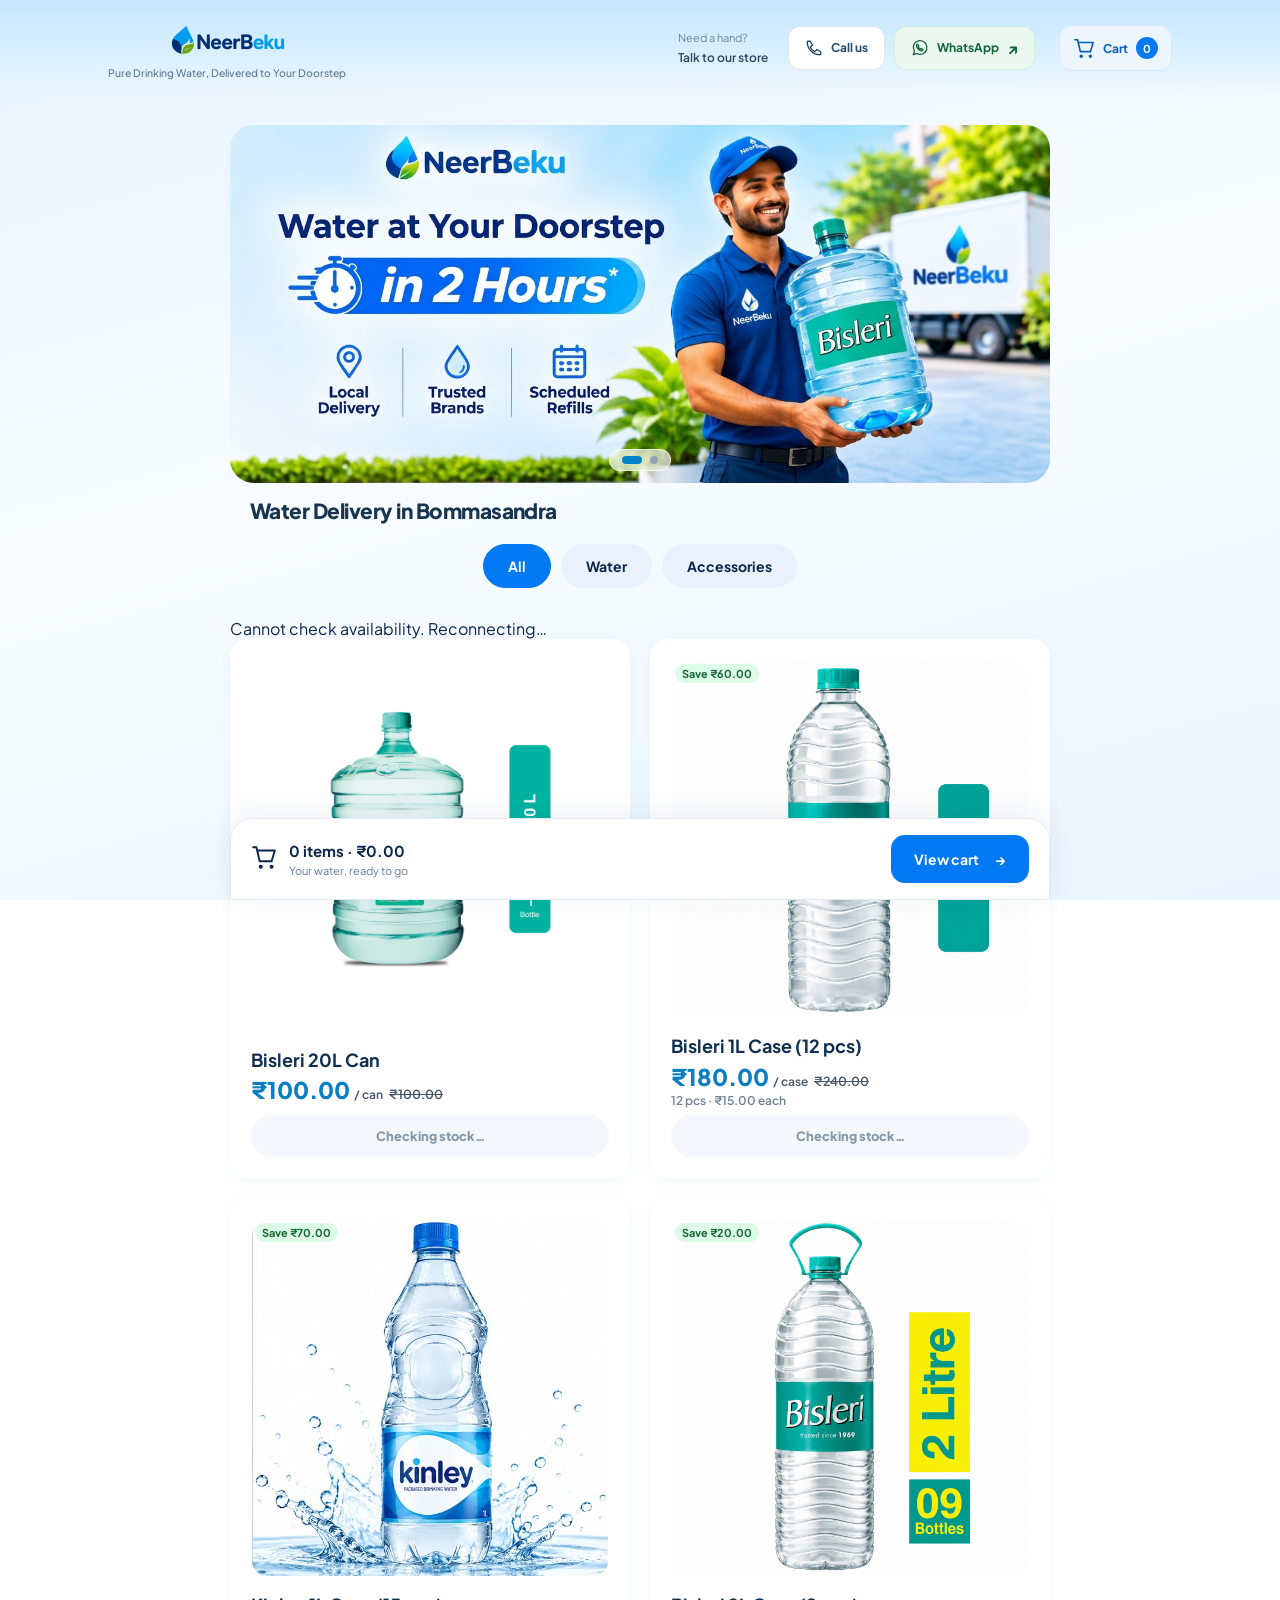
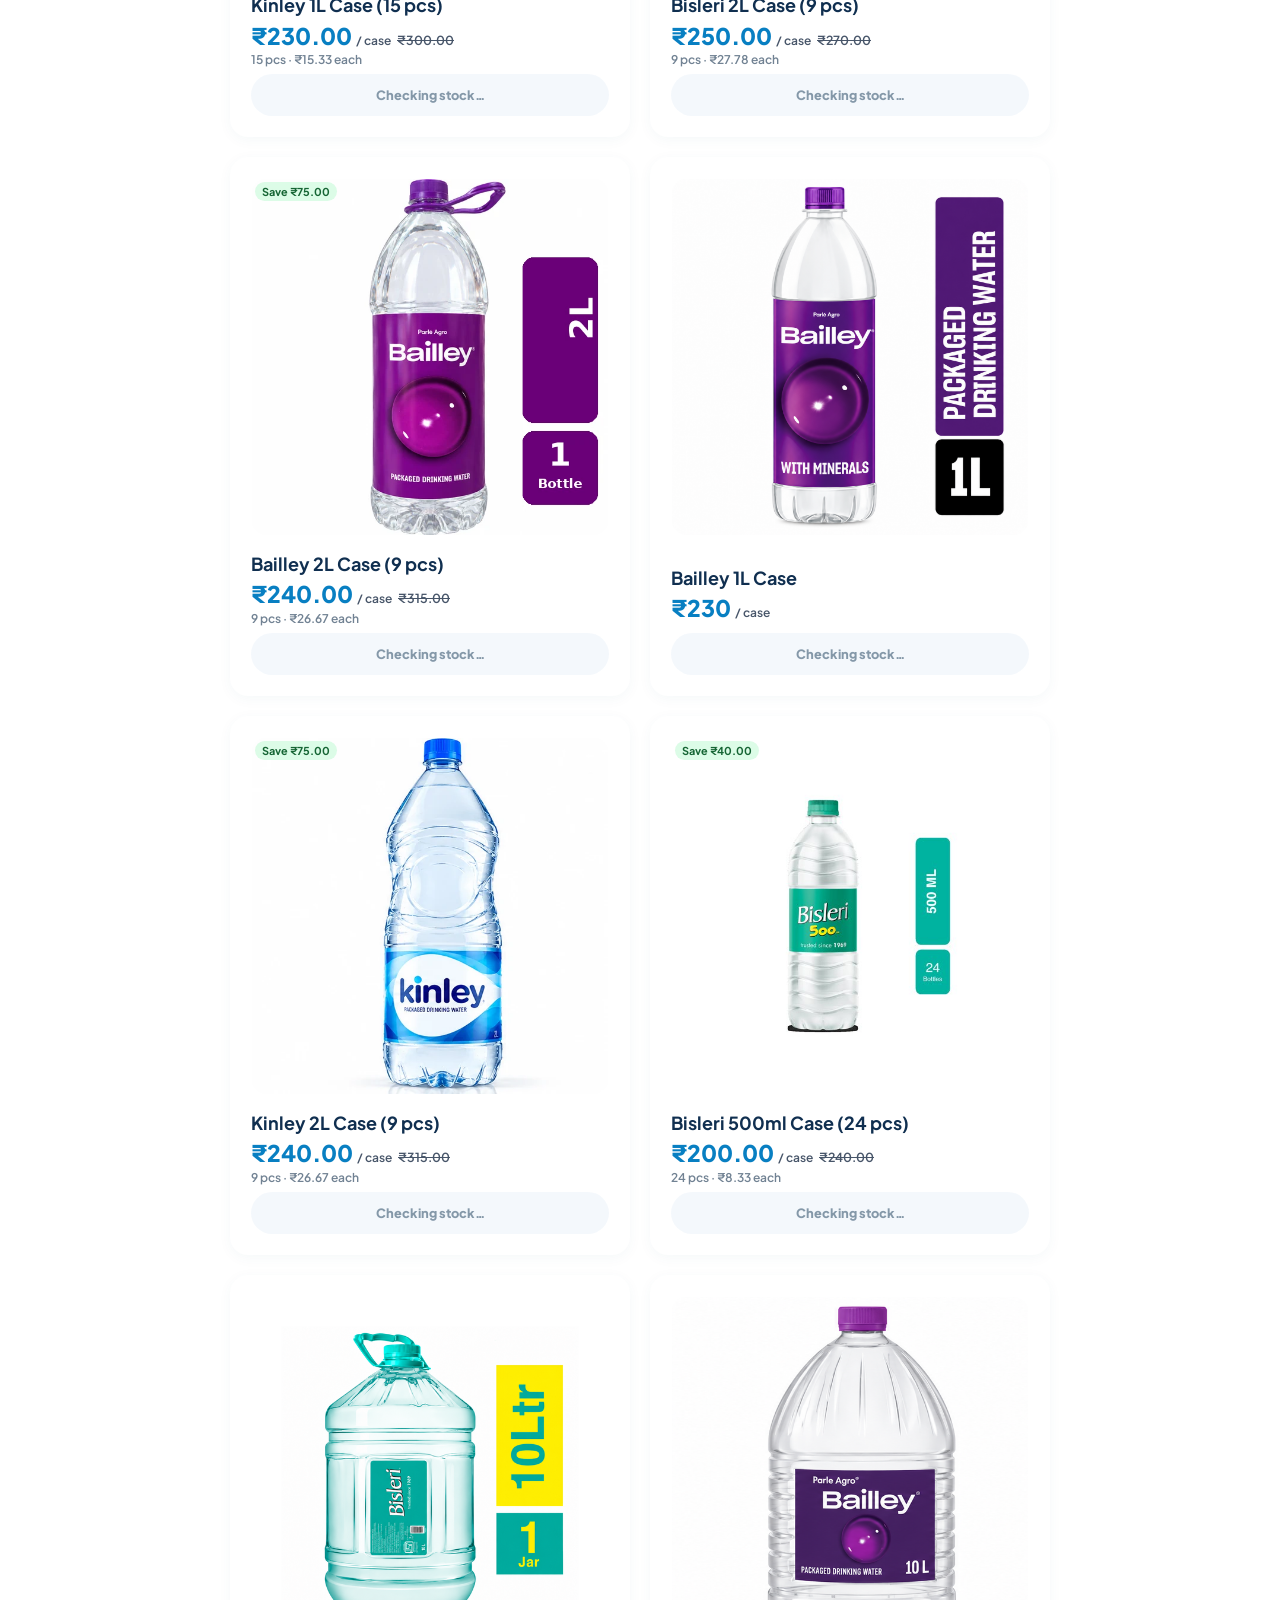
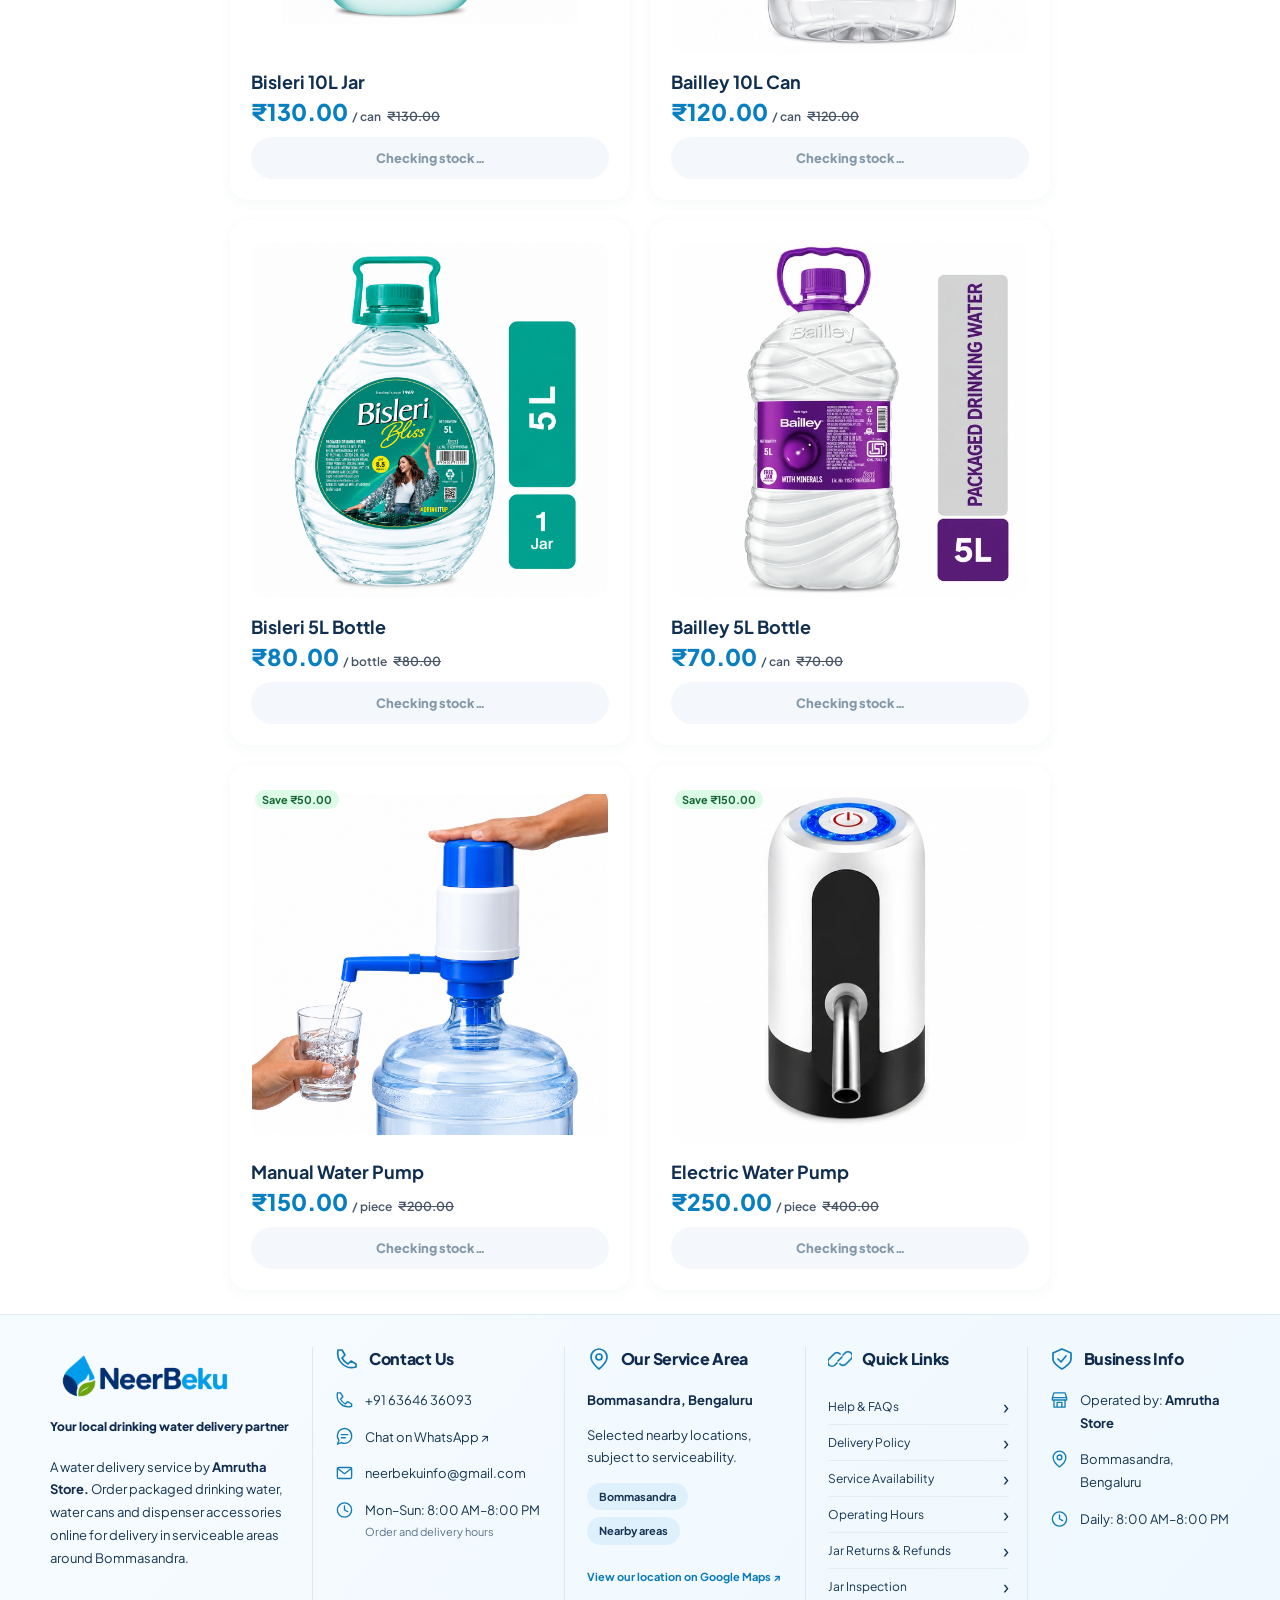
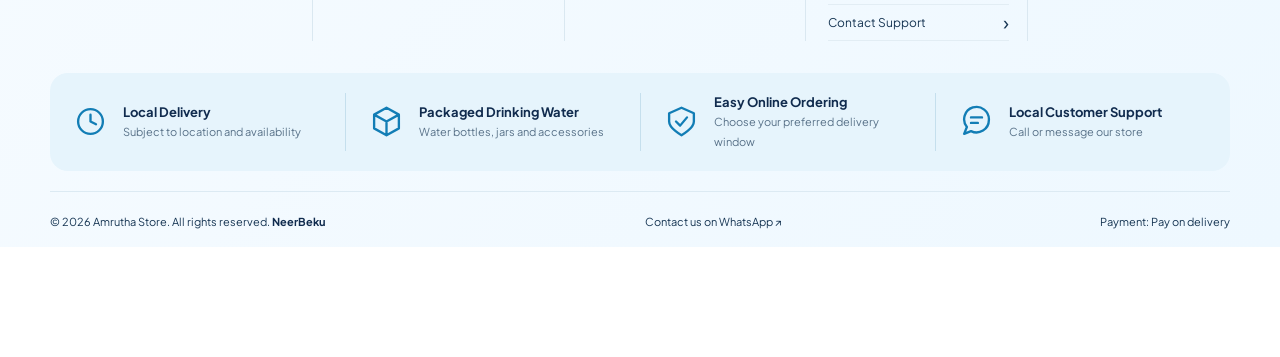
==== index.html @ f7875ce6 "Move homepage help content into dedicated FAQ page" ====
<!DOCTYPE html>
<html lang="en">
<head>
  <meta charset="UTF-8">
  <meta name="viewport" content="width=device-width, initial-scale=1.0">
  <title>NeerBeku | Water Bottle &amp; 20L Can Delivery in Bommasandra, Bengaluru</title>
  <meta name="description" content="Order Bisleri, Kinley, Bailley and other packaged drinking water from NeerBeku. Shop 20L water cans and bottled water cases with doorstep delivery in Bommasandra, Bengaluru.">
  <meta name="robots" content="index, follow, max-image-preview:large">
  <link rel="canonical" href="https://neerbeku.com/">
  <meta property="og:type" content="website">
  <meta property="og:site_name" content="NeerBeku">
  <meta property="og:title" content="NeerBeku | Water Delivery in Bommasandra">
  <meta property="og:description" content="Order packaged drinking water, 20L cans and bottled water cases with NeerBeku.">
  <meta property="og:url" content="https://neerbeku.com/">
  <meta property="og:image" content="https://neerbeku.com/images/banner-1.jpg">
  <meta name="twitter:card" content="summary_large_image">
  <meta name="twitter:title" content="NeerBeku | Water Delivery in Bommasandra">
  <meta name="twitter:description" content="Order water cans and bottled water cases online with NeerBeku.">
  <script type="application/ld+json">
  {
    "@context": "https://schema.org",
    "@type": "LocalBusiness",
    "@id": "https://neerbeku.com/#business",
    "name": "NeerBeku",
    "url": "https://neerbeku.com/",
    "description": "Packaged drinking water, 20L water cans and bottled water delivery in Bommasandra, Bengaluru.",
    "telephone": "+916364636093",
    "email": "neerbekuinfo@gmail.com",
    "address": {"@type": "PostalAddress", "addressLocality": "Bommasandra", "addressRegion": "Karnataka", "addressCountry": "IN"},
    "geo": {"@type": "GeoCoordinates", "latitude": 12.815047, "longitude": 77.691037},
    "hasMap": "https://www.google.com/maps?q=12.815047,77.691037",
    "openingHoursSpecification": {
      "@type": "OpeningHoursSpecification",
      "dayOfWeek": ["Monday", "Tuesday", "Wednesday", "Thursday", "Friday", "Saturday", "Sunday"],
      "opens": "08:00",
      "closes": "20:00"
    },
    "areaServed": {"@type": "Place", "name": "Bommasandra, Bengaluru"}
  }
  </script>

  <!-- Generic Favicon for Browsers -->
  <link rel="icon" type="image/png" sizes="32x32" href="images/favicon.png">
  <!-- Specific size recommended for Google Search crawlers -->
  <link rel="icon" type="image/png" sizes="192x192" href="images/favicon.png">
  <link rel="apple-touch-icon" sizes="180x180" href="images/favicon.png">
  <link rel="preconnect" href="https://fonts.googleapis.com">
  <link rel="preconnect" href="https://fonts.gstatic.com" crossorigin>
  <link href="https://fonts.googleapis.com/css2?family=Plus+Jakarta+Sans:wght@400;500;600;700;800&display=swap" rel="stylesheet">
  <link rel="stylesheet" href="styles.css">
  <link rel="stylesheet" href="cart-design.css">
<link rel="stylesheet" href="footer.css">
</head>
<body class="shop-page">

  <header class="store-header">
    <div class="store-header-inner">
      <a href="index.html" class="store-brand" aria-label="NeerBeku home">
        <img src="images/logo.png" alt="NeerBeku" class="store-logo">
        <span class="store-tagline">Pure Drinking Water, Delivered to Your Doorstep</span>
      </a>
      <div class="store-help">
        <span class="store-help-copy">Need a hand?<strong>Talk to our store</strong></span>
        <nav class="store-contact" aria-label="Contact the store">
          <a href="tel:+916364636093" class="store-contact-link store-call">
            <svg viewBox="0 0 24 24" fill="none" stroke="currentColor" stroke-width="1.8" stroke-linecap="round" stroke-linejoin="round" aria-hidden="true"><path d="m7 3 3 5-3 3a16 16 0 0 0 6 6l3-3 5 3v3a1 1 0 0 1-1 1C10.6 21 3 13.4 3 4a1 1 0 0 1 1-1Z"/></svg>
            <span>Call us</span>
          </a>
          <a href="https://wa.me/916364636093" target="_blank" rel="noopener noreferrer" class="store-contact-link store-whatsapp">
            <svg viewBox="0 0 24 24" fill="none" stroke="currentColor" stroke-width="1.7" stroke-linecap="round" stroke-linejoin="round" aria-hidden="true"><path d="M21 11.5a9 9 0 0 1-13.3 7.9L3 21l1.6-4.7A9 9 0 1 1 21 11.5Z"/><path d="m9 7 1.5 2.5-1 1a8 8 0 0 0 3 3l1-1L16 14c-.5 2-2.5 2-4.5 1S8 12 7.5 10 8 7 9 7Z"/></svg>
            <span>WhatsApp</span><span class="store-external" aria-hidden="true">↗</span>
          </a>
        </nav>
      </div>
      <a class="store-cart" href="cart.html" aria-label="View your cart">
        <svg viewBox="0 0 24 24" fill="none" stroke="currentColor" stroke-width="1.8" stroke-linecap="round" stroke-linejoin="round" aria-hidden="true"><path d="M2 3h3l3 13h11l3-10H6"/><circle cx="9" cy="21" r="1"/><circle cx="19" cy="21" r="1"/></svg>
        <span class="store-cart-label">Cart</span><span class="store-cart-count" data-cart-count>0</span>
      </a>
    </div>
  </header>


  <div class="container" id="order-screen">
    
    <!-- Quick Reorder Banner -->
    <div id="reorder-banner" class="reorder-banner hidden" hidden>
      <div class="reorder-info">
        <div class="reorder-title">
          <span>🔄</span> Welcome back, <span id="reorder-user-name">Customer</span>!
        </div>
        <div class="reorder-details" id="reorder-summary">
          Repeat your previous order with one click.
        </div>
      </div>
      <button type="button" class="reorder-btn" onclick="executeQuickReorder()">⚡ One-Click Reorder</button>
    </div>

    <!-- Top revolving banner carousel -->
    <div class="hero-carousel-wrapper" id="heroCarousel" data-images='["images/banner-1.jpg","images/banner-2.png"]'>
      <div class="hero-carousel-track"></div>
      <button type="button" class="hero-carousel-arrow prev" aria-label="Previous banner slide" onclick="changeHeroSlide(-1)">‹</button>
      <button type="button" class="hero-carousel-arrow next" aria-label="Next banner slide" onclick="changeHeroSlide(1)">›</button>
      <div class="hero-carousel-dots"></div>
    </div>

    <section class="seo-intro" aria-labelledby="seo-main-heading">
      <h1 id="seo-main-heading">Water Delivery in Bommasandra</h1>
    </section>

    <div id="catalogue">


      <!-- Category Filter Tabs -->
      <div class="category-filter-wrapper">
        <div class="category-tabs">
          <button type="button" class="category-tab active" aria-pressed="true" onclick="filterCategory('all', this)">
            All
          </button>
          <button type="button" class="category-tab" aria-pressed="false" onclick="filterCategory('water', this)">
            Water
          </button>
          <button type="button" class="category-tab" aria-pressed="false" onclick="filterCategory('accessories', this)">
            Accessories
          </button>
        </div>
      </div>

      <div class="water-grid">

        <!-- ================= BISLERI PRODUCTS ================= -->
        <!-- 1. Bisleri 20L Can -->
        
        <div class="water-card" data-category="water" data-name="Bisleri 20L Can" data-price="100" data-mrp="100">
          <div class="product-clickable-area" onclick="openProductModal(this)">
            <div class="product-image-carousel" data-images='["images/bisleri-20l-1.png","images/bisleri-20l-2.png"]'>
              <div class="product-image-track"></div>
              <button type="button" class="product-carousel-arrow prev" aria-label="Previous image" onclick="event.stopPropagation(); changeProductImage(this, -1)">‹</button>
              <button type="button" class="product-carousel-arrow next" aria-label="Next image" onclick="event.stopPropagation(); changeProductImage(this, 1)">›</button>
              <div class="product-carousel-dots"></div>
              <div class="product-image-count"></div>
            </div>

            <span class="badge-type">BISLERI • WATER CAN</span>
            <div class="water-title">Bisleri 20L Can</div>
            <div class="water-desc">Pure drinking water in a convenient 20-litre can, ideal for homes, offices and everyday hydration.</div>
          </div>

          <div class="water-price-block"><div class="water-price-top"><span class="water-mrp">₹100.00</span><span class="water-savings" hidden></span></div><div class="water-price">₹100.00 <span style="font-size:.75rem;color:var(--text-muted);font-weight:600;">/ can</span></div></div>

          <div class="card-bottom">
            <button type="button" class="card-qty-btn" aria-label="Decrease quantity" onclick="changeCardQty(this, -1)">−</button>
            <button type="button" class="add-cart-btn" onclick="addToCart(this)">
              <span class="card-add-label">Add</span>
              <span class="card-qty-value" aria-live="polite">1</span>
            </button>
            <button type="button" class="card-qty-btn" aria-label="Increase quantity" onclick="changeCardQty(this, 1)">+</button>
          </div>
        </div>

        <div class="water-card" data-category="water" data-name="Bisleri 1L Case" data-price="180" data-mrp="240" data-case-qty="12">
          <div class="product-clickable-area" onclick="openProductModal(this)">
            <div class="product-image-carousel" data-images='["images/bisleri-1l-1.png","images/bisleri-1l-2.png"]'>
              <div class="product-image-track"></div>
              <button type="button" class="product-carousel-arrow prev" aria-label="Previous image" onclick="event.stopPropagation(); changeProductImage(this, -1)">‹</button>
              <button type="button" class="product-carousel-arrow next" aria-label="Next image" onclick="event.stopPropagation(); changeProductImage(this, 1)">›</button>
              <div class="product-carousel-dots"></div>
              <div class="product-image-count"></div>
            </div>

            <span class="badge-type">BISLERI • WATER CASE</span>
            <div class="water-title">Bisleri 1L Case (12 pcs)</div>
            <div class="water-desc">A convenient pack of 12 one-litre bottles, suitable for offices, families, events and everyday use.</div>
          </div>

          <div class="water-price-block"><div class="water-price-top"><span class="water-mrp">₹240.00</span><span class="water-savings">Save ₹60.00</span></div><div class="water-price">₹180.00 <span style="font-size:.75rem;color:var(--text-muted);font-weight:600;">/ case</span></div><span class="water-case-meta">12 pcs · ₹15.00 each</span></div>

          <div class="card-bottom">
            <button type="button" class="card-qty-btn" aria-label="Decrease quantity" onclick="changeCardQty(this, -1)">−</button>
            <button type="button" class="add-cart-btn" onclick="addToCart(this)">
              <span class="card-add-label">Add</span>
              <span class="card-qty-value" aria-live="polite">1</span>
            </button>
            <button type="button" class="card-qty-btn" aria-label="Increase quantity" onclick="changeCardQty(this, 1)">+</button>
          </div>
        </div>

        <div class="water-card" data-category="water" data-name="Kinley 1L Case" data-price="230" data-mrp="300" data-case-qty="15">
          <div class="product-clickable-area" onclick="openProductModal(this)">
            <div class="product-image-carousel" data-images='["images/kinley-1l-1.png","images/kinley-1l-2.png"]'>
              <div class="product-image-track"></div>
              <button type="button" class="product-carousel-arrow prev" aria-label="Previous image" onclick="event.stopPropagation(); changeProductImage(this, -1)">‹</button>
              <button type="button" class="product-carousel-arrow next" aria-label="Next image" onclick="event.stopPropagation(); changeProductImage(this, 1)">›</button>
              <div class="product-carousel-dots"></div>
              <div class="product-image-count"></div>
            </div>

            <span class="badge-type">KINLEY • WATER CASE</span>
            <div class="water-title">Kinley 1L Case (15 pcs)</div>
            <div class="water-desc">A convenient pack of 15 one-litre bottles, suitable for offices, events and everyday hydration.</div>
          </div>

          <div class="water-price-block"><div class="water-price-top"><span class="water-mrp">₹300.00</span><span class="water-savings">Save ₹70.00</span></div><div class="water-price">₹230.00 <span style="font-size:.75rem;color:var(--text-muted);font-weight:600;">/ case</span></div><span class="water-case-meta">15 pcs · ₹15.33 each</span></div>

          <div class="card-bottom">
            <button type="button" class="card-qty-btn" aria-label="Decrease quantity" onclick="changeCardQty(this, -1)">−</button>
            <button type="button" class="add-cart-btn" onclick="addToCart(this)">
              <span class="card-add-label">Add</span>
              <span class="card-qty-value" aria-live="polite">1</span>
            </button>
            <button type="button" class="card-qty-btn" aria-label="Increase quantity" onclick="changeCardQty(this, 1)">+</button>
          </div>
        </div>

        <div class="water-card" data-category="water" data-name="Bisleri 2L Case" data-price="250" data-mrp="270" data-case-qty="9">
          <div class="product-clickable-area" onclick="openProductModal(this)">
            <div class="product-image-carousel" data-images='["images/bisleri-2l-1.png","images/bisleri-2l-2.png"]'>
              <div class="product-image-track"></div>
              <button type="button" class="product-carousel-arrow prev" aria-label="Previous image" onclick="event.stopPropagation(); changeProductImage(this, -1)">‹</button>
              <button type="button" class="product-carousel-arrow next" aria-label="Next image" onclick="event.stopPropagation(); changeProductImage(this, 1)">›</button>
              <div class="product-carousel-dots"></div>
              <div class="product-image-count"></div>
            </div>

            <span class="badge-type">BISLERI • WATER CASE</span>
            <div class="water-title">Bisleri 2L Case (9 pcs)</div>
            <div class="water-desc">Get 9 bottles of 2-litre packaged drinking water. Ideal for families, gatherings and bulk consumption.</div>
          </div>

          <div class="water-price-block"><div class="water-price-top"><span class="water-mrp">₹270.00</span><span class="water-savings">Save ₹20.00</span></div><div class="water-price">₹250.00 <span style="font-size:.75rem;color:var(--text-muted);font-weight:600;">/ case</span></div><span class="water-case-meta">9 pcs · ₹27.78 each</span></div>

          <div class="card-bottom">
            <button type="button" class="card-qty-btn" aria-label="Decrease quantity" onclick="changeCardQty(this, -1)">−</button>
            <button type="button" class="add-cart-btn" onclick="addToCart(this)">
              <span class="card-add-label">Add</span>
              <span class="card-qty-value" aria-live="polite">1</span>
            </button>
            <button type="button" class="card-qty-btn" aria-label="Increase quantity" onclick="changeCardQty(this, 1)">+</button>
          </div>
        </div>

        <div class="water-card" data-category="water" data-name="Bailey 2L Case" data-price="240" data-mrp="315" data-case-qty="9">
          <div class="product-clickable-area" onclick="openProductModal(this)">
            <div class="product-image-carousel" data-images='["images/bailley-2l-1.png","images/bailley-2l-2.png"]'>
              <div class="product-image-track"></div>
              <button type="button" class="product-carousel-arrow prev" aria-label="Previous image" onclick="event.stopPropagation(); changeProductImage(this, -1)">‹</button>
              <button type="button" class="product-carousel-arrow next" aria-label="Next image" onclick="event.stopPropagation(); changeProductImage(this, 1)">›</button>
              <div class="product-carousel-dots"></div>
              <div class="product-image-count"></div>
            </div>

            <span class="badge-type">Bailley • WATER CASE</span>
            <div class="water-title">Bailley 2L Case (9 pcs)</div>
            <div class="water-desc">Get 9 bottles of 2-litre packaged drinking water, ideal for families, offices and group requirements.</div>
          </div>

          <div class="water-price-block"><div class="water-price-top"><span class="water-mrp">₹315.00</span><span class="water-savings">Save ₹75.00</span></div><div class="water-price">₹240.00 <span style="font-size:.75rem;color:var(--text-muted);font-weight:600;">/ case</span></div><span class="water-case-meta">9 pcs · ₹26.67 each</span></div>

          <div class="card-bottom">
            <button type="button" class="card-qty-btn" aria-label="Decrease quantity" onclick="changeCardQty(this, -1)">−</button>
            <button type="button" class="add-cart-btn" onclick="addToCart(this)">
              <span class="card-add-label">Add</span>
              <span class="card-qty-value" aria-live="polite">1</span>
            </button>
            <button type="button" class="card-qty-btn" aria-label="Increase quantity" onclick="changeCardQty(this, 1)">+</button>
          </div>
        </div>

        <div class="water-card" data-category="water" data-name="Bailey 1L Case" data-price="230">
          <div class="product-clickable-area" onclick="openProductModal(this)">
            <div class="product-image-carousel" data-images='["images/bailley-1l-1.png","images/bailley-1l-2.png"]'>
              <div class="product-image-track"></div>
              <button type="button" class="product-carousel-arrow prev" aria-label="Previous image" onclick="event.stopPropagation(); changeProductImage(this, -1)">‹</button>
              <button type="button" class="product-carousel-arrow next" aria-label="Next image" onclick="event.stopPropagation(); changeProductImage(this, 1)">›</button>
              <div class="product-carousel-dots"></div>
              <div class="product-image-count"></div>
            </div>

            <span class="badge-type">Bailley • WATER CASE</span>
            <div class="water-title">Bailley 1L Case</div>
            <div class="water-desc">A convenient case of one-litre Bailley packaged drinking water bottles, suitable for families, offices and everyday hydration.</div>
          </div>

          <div class="water-price-block"><div class="water-price-top" hidden><span class="water-mrp"></span><span class="water-savings"></span></div><div class="water-price">₹230 <span style="font-size:.75rem;color:var(--text-muted);font-weight:600;">/ case</span></div></div>

          <div class="card-bottom">
            <button type="button" class="card-qty-btn" aria-label="Decrease quantity" onclick="changeCardQty(this, -1)">−</button>
            <button type="button" class="add-cart-btn" onclick="addToCart(this)">
              <span class="card-add-label">Add</span>
              <span class="card-qty-value" aria-live="polite">1</span>
            </button>
            <button type="button" class="card-qty-btn" aria-label="Increase quantity" onclick="changeCardQty(this, 1)">+</button>
          </div>
        </div>

        <div class="water-card" data-category="water" data-name="Kinley 2L Case" data-price="240" data-mrp="315" data-case-qty="9">
          <div class="product-clickable-area" onclick="openProductModal(this)">
            <div class="product-image-carousel" data-images='["images/kinley-2l-1.png","images/kinley-2l-2.png"]'>
              <div class="product-image-track"></div>
              <button type="button" class="product-carousel-arrow prev" aria-label="Previous image" onclick="event.stopPropagation(); changeProductImage(this, -1)">‹</button>
              <button type="button" class="product-carousel-arrow next" aria-label="Next image" onclick="event.stopPropagation(); changeProductImage(this, 1)">›</button>
              <div class="product-carousel-dots"></div>
              <div class="product-image-count"></div>
            </div>

            <span class="badge-type">KINLEY • WATER CASE</span>
            <div class="water-title">Kinley 2L Case (9 pcs)</div>
            <div class="water-desc">A pack of 9 two-litre Kinley bottles, perfect for family gatherings, offices and bulk water requirements.</div>
          </div>

          <div class="water-price-block"><div class="water-price-top"><span class="water-mrp">₹315.00</span><span class="water-savings">Save ₹75.00</span></div><div class="water-price">₹240.00 <span style="font-size:.75rem;color:var(--text-muted);font-weight:600;">/ case</span></div><span class="water-case-meta">9 pcs · ₹26.67 each</span></div>

          <div class="card-bottom">
            <button type="button" class="card-qty-btn" aria-label="Decrease quantity" onclick="changeCardQty(this, -1)">−</button>
            <button type="button" class="add-cart-btn" onclick="addToCart(this)">
              <span class="card-add-label">Add</span>
              <span class="card-qty-value" aria-live="polite">1</span>
            </button>
            <button type="button" class="card-qty-btn" aria-label="Increase quantity" onclick="changeCardQty(this, 1)">+</button>
          </div>
        </div>

        <div class="water-card" data-category="water" data-name="Bisleri 500ml Case" data-price="200" data-mrp="240" data-case-qty="24">
          <div class="product-clickable-area" onclick="openProductModal(this)">
            <div class="product-image-carousel" data-images='["images/bisleri-500ml-1.png","images/bisleri-500ml-2.png"]'>
              <div class="product-image-track"></div>
              <button type="button" class="product-carousel-arrow prev" aria-label="Previous image" onclick="event.stopPropagation(); changeProductImage(this, -1)">‹</button>
              <button type="button" class="product-carousel-arrow next" aria-label="Next image" onclick="event.stopPropagation(); changeProductImage(this, 1)">›</button>
              <div class="product-carousel-dots"></div>
              <div class="product-image-count"></div>
            </div>

            <span class="badge-type">BISLERI • WATER CASE</span>
            <div class="water-title">Bisleri 500ml Case (24 pcs)</div>
            <div class="water-desc">A pack of 24 half-litre bottles, perfect for travel, meetings, events and on-the-go hydration.</div>
          </div>

          <div class="water-price-block"><div class="water-price-top"><span class="water-mrp">₹240.00</span><span class="water-savings">Save ₹40.00</span></div><div class="water-price">₹200.00 <span style="font-size:.75rem;color:var(--text-muted);font-weight:600;">/ case</span></div><span class="water-case-meta">24 pcs · ₹8.33 each</span></div>

          <div class="card-bottom">
            <button type="button" class="card-qty-btn" aria-label="Decrease quantity" onclick="changeCardQty(this, -1)">−</button>
            <button type="button" class="add-cart-btn" onclick="addToCart(this)">
              <span class="card-add-label">Add</span>
              <span class="card-qty-value" aria-live="polite">1</span>
            </button>
            <button type="button" class="card-qty-btn" aria-label="Increase quantity" onclick="changeCardQty(this, 1)">+</button>
          </div>
        </div>

        <div class="water-card" data-category="water" data-name="Bisleri 10L Can" data-price="130" data-mrp="130">
          <div class="product-clickable-area" onclick="openProductModal(this)">
            <div class="product-image-carousel" data-images='["images/bisleri-10l-1.png","images/bisleri-10l-2.png"]'>
              <div class="product-image-track"></div>
              <button type="button" class="product-carousel-arrow prev" aria-label="Previous image" onclick="event.stopPropagation(); changeProductImage(this, -1)">‹</button>
              <button type="button" class="product-carousel-arrow next" aria-label="Next image" onclick="event.stopPropagation(); changeProductImage(this, 1)">›</button>
              <div class="product-carousel-dots"></div>
              <div class="product-image-count"></div>
            </div>

            <span class="badge-type">BISLERI • WATER JAR</span>
            <div class="water-title">Bisleri 10L Jar</div>
            <div class="water-desc">10 litres of packaged drinking water in a convenient handle jar, designed for easy carrying and pouring.</div>
          </div>

          <div class="water-price-block"><div class="water-price-top"><span class="water-mrp">₹130.00</span><span class="water-savings" hidden></span></div><div class="water-price">₹130.00 <span style="font-size:.75rem;color:var(--text-muted);font-weight:600;">/ can</span></div></div>

          <div class="card-bottom">
            <button type="button" class="card-qty-btn" aria-label="Decrease quantity" onclick="changeCardQty(this, -1)">−</button>
            <button type="button" class="add-cart-btn" onclick="addToCart(this)">
              <span class="card-add-label">Add</span>
              <span class="card-qty-value" aria-live="polite">1</span>
            </button>
            <button type="button" class="card-qty-btn" aria-label="Increase quantity" onclick="changeCardQty(this, 1)">+</button>
          </div>
        </div>

        <div class="water-card" data-category="water" data-name="Bailey 10L Can" data-price="120" data-mrp="120">
          <div class="product-clickable-area" onclick="openProductModal(this)">
            <div class="product-image-carousel" data-images='["images/bailley-10l-1.png","images/bailley-10l-2.png"]'>
              <div class="product-image-track"></div>
              <button type="button" class="product-carousel-arrow prev" aria-label="Previous image" onclick="event.stopPropagation(); changeProductImage(this, -1)">‹</button>
              <button type="button" class="product-carousel-arrow next" aria-label="Next image" onclick="event.stopPropagation(); changeProductImage(this, 1)">›</button>
              <div class="product-carousel-dots"></div>
              <div class="product-image-count"></div>
            </div>

            <span class="badge-type">Bailley • WATER CAN</span>
            <div class="water-title">Bailley 10L Can</div>
            <div class="water-desc">10 litres of packaged drinking water, suitable for homes, offices and everyday consumption.</div>
          </div>

          <div class="water-price-block"><div class="water-price-top"><span class="water-mrp">₹120.00</span><span class="water-savings" hidden></span></div><div class="water-price">₹120.00 <span style="font-size:.75rem;color:var(--text-muted);font-weight:600;">/ can</span></div></div>

          <div class="card-bottom">
            <button type="button" class="card-qty-btn" aria-label="Decrease quantity" onclick="changeCardQty(this, -1)">−</button>
            <button type="button" class="add-cart-btn" onclick="addToCart(this)">
              <span class="card-add-label">Add</span>
              <span class="card-qty-value" aria-live="polite">1</span>
            </button>
            <button type="button" class="card-qty-btn" aria-label="Increase quantity" onclick="changeCardQty(this, 1)">+</button>
          </div>
        </div>

        <div class="water-card" data-category="water" data-name="Bisleri 5L Bottle" data-price="80" data-mrp="80">
          <div class="product-clickable-area" onclick="openProductModal(this)">
            <div class="product-image-carousel" data-images='["images/bisleri-5l-1.png","images/bisleri-5l-2.png"]'>
              <div class="product-image-track"></div>
              <button type="button" class="product-carousel-arrow prev" aria-label="Previous image" onclick="event.stopPropagation(); changeProductImage(this, -1)">‹</button>
              <button type="button" class="product-carousel-arrow next" aria-label="Next image" onclick="event.stopPropagation(); changeProductImage(this, 1)">›</button>
              <div class="product-carousel-dots"></div>
              <div class="product-image-count"></div>
            </div>

            <span class="badge-type">BISLERI • WATER BOTTLE</span>
            <div class="water-title">Bisleri 5L Bottle</div>
            <div class="water-desc">5 litres of packaged drinking water, perfect for family use, travel and everyday hydration.</div>
          </div>

          <div class="water-price-block"><div class="water-price-top"><span class="water-mrp">₹80.00</span><span class="water-savings" hidden></span></div><div class="water-price">₹80.00 <span style="font-size:.75rem;color:var(--text-muted);font-weight:600;">/ bottle</span></div></div>

          <div class="card-bottom">
            <button type="button" class="card-qty-btn" aria-label="Decrease quantity" onclick="changeCardQty(this, -1)">−</button>
            <button type="button" class="add-cart-btn" onclick="addToCart(this)">
              <span class="card-add-label">Add</span>
              <span class="card-qty-value" aria-live="polite">1</span>
            </button>
            <button type="button" class="card-qty-btn" aria-label="Increase quantity" onclick="changeCardQty(this, 1)">+</button>
          </div>
        </div>

        <div class="water-card" data-category="water" data-name="Bailey 5L Can" data-price="70" data-mrp="70">
          <div class="product-clickable-area" onclick="openProductModal(this)">
            <div class="product-image-carousel" data-images='["images/bailley-5l-1.png","images/bailley-5l-2.png"]'>
              <div class="product-image-track"></div>
              <button type="button" class="product-carousel-arrow prev" aria-label="Previous image" onclick="event.stopPropagation(); changeProductImage(this, -1)">‹</button>
              <button type="button" class="product-carousel-arrow next" aria-label="Next image" onclick="event.stopPropagation(); changeProductImage(this, 1)">›</button>
              <div class="product-carousel-dots"></div>
              <div class="product-image-count"></div>
            </div>

            <span class="badge-type">Bailley • WATER BOTTLE</span>
            <div class="water-title">Bailley 5L Bottle</div>
            <div class="water-desc">5 litres of packaged drinking water in a convenient bottle, ideal for families and daily use.</div>
          </div>

          <div class="water-price-block"><div class="water-price-top"><span class="water-mrp">₹70.00</span><span class="water-savings" hidden></span></div><div class="water-price">₹70.00 <span style="font-size:.75rem;color:var(--text-muted);font-weight:600;">/ can</span></div></div>

          <div class="card-bottom">
            <button type="button" class="card-qty-btn" aria-label="Decrease quantity" onclick="changeCardQty(this, -1)">−</button>
            <button type="button" class="add-cart-btn" onclick="addToCart(this)">
              <span class="card-add-label">Add</span>
              <span class="card-qty-value" aria-live="polite">1</span>
            </button>
            <button type="button" class="card-qty-btn" aria-label="Increase quantity" onclick="changeCardQty(this, 1)">+</button>
          </div>
        </div>

        <div class="water-card" data-category="accessories" data-name="Manual Water Dispenser Hand Pump" data-price="150" data-mrp="200">
          <div class="product-clickable-area" onclick="openProductModal(this)">
            <div class="product-image-carousel" data-images='["images/hand-pump-1.png","images/hand-pump-2.png"]'>
              <div class="product-image-track"></div>
              <button type="button" class="product-carousel-arrow prev" aria-label="Previous image" onclick="event.stopPropagation(); changeProductImage(this, -1)">‹</button>
              <button type="button" class="product-carousel-arrow next" aria-label="Next image" onclick="event.stopPropagation(); changeProductImage(this, 1)">›</button>
              <div class="product-carousel-dots"></div>
              <div class="product-image-count"></div>
            </div>

            <span class="badge-type">WATER ACCESSORIES</span>
            <div class="water-title">Manual Water Pump</div>
            <div class="water-desc">Easy-to-use manual water dispenser for convenient water dispensing without electricity. A practical addition to your water can.</div>
          </div>

          <div class="water-price-block"><div class="water-price-top"><span class="water-mrp">₹200.00</span><span class="water-savings">Save ₹50.00</span></div><div class="water-price">₹150.00 <span style="font-size:.75rem;color:var(--text-muted);font-weight:600;">/ piece</span></div></div>

          <div class="card-bottom">
            <button type="button" class="card-qty-btn" aria-label="Decrease quantity" onclick="changeCardQty(this, -1)">−</button>
            <button type="button" class="add-cart-btn" onclick="addToCart(this)">
              <span class="card-add-label">Add</span>
              <span class="card-qty-value" aria-live="polite">1</span>
            </button>
            <button type="button" class="card-qty-btn" aria-label="Increase quantity" onclick="changeCardQty(this, 1)">+</button>
          </div>
        </div>

        <div class="water-card" data-category="accessories" data-name="Automatic Electric Water Dispenser Pump" data-price="250" data-mrp="400">
          <div class="product-clickable-area" onclick="openProductModal(this)">
            <div class="product-image-carousel" data-images='["images/electric_water_dispenser_front_view.webp","images/electric_water_dispenser_rear_angle.webp"]'>
              <div class="product-image-track"></div>
              <button type="button" class="product-carousel-arrow prev" aria-label="Previous image" onclick="event.stopPropagation(); changeProductImage(this, -1)">‹</button>
              <button type="button" class="product-carousel-arrow next" aria-label="Next image" onclick="event.stopPropagation(); changeProductImage(this, 1)">›</button>
              <div class="product-carousel-dots"></div>
              <div class="product-image-count"></div>
            </div>

            <span class="badge-type">WATER ACCESSORIES</span>
            <div class="water-title">Electric Water Pump</div>
            <div class="water-desc">Convenient electric water dispenser that makes dispensing drinking water quick and effortless with a simple button press.</div>
          </div>

          <div class="water-price-block"><div class="water-price-top"><span class="water-mrp">₹400.00</span><span class="water-savings">Save ₹150.00</span></div><div class="water-price">₹250.00 <span style="font-size:.75rem;color:var(--text-muted);font-weight:600;">/ piece</span></div></div>

          <div class="card-bottom">
            <button type="button" class="card-qty-btn" aria-label="Decrease quantity" onclick="changeCardQty(this, -1)">−</button>
            <button type="button" class="add-cart-btn" onclick="addToCart(this)">
              <span class="card-add-label">Add</span>
              <span class="card-qty-value" aria-live="polite">1</span>
            </button>
            <button type="button" class="card-qty-btn" aria-label="Increase quantity" onclick="changeCardQty(this, 1)">+</button>
          </div>
        </div>

      </div>

    </div>
  </div>

  <!-- PRODUCT DETAIL POPUP MODAL VIEW -->
  <div class="product-modal-backdrop" id="productModalBackdrop" onclick="closeProductModal(event)">
    <div class="product-modal-card" onclick="event.stopPropagation()">
      <button type="button" class="product-modal-close" onclick="closeProductModalDirect()" aria-label="Close product details"><svg viewBox="0 0 24 24" width="20" height="20" fill="none" stroke="currentColor" stroke-width="2" stroke-linecap="round" aria-hidden="true"><path d="m6 6 12 12M18 6 6 18"/></svg></button>

      <span class="badge-type" id="modalBadge">PACKAGED WATER</span>
      <h2 class="water-title" id="modalTitle" style="font-size:1.4rem; margin-top: 4px;">Product Name</h2>
      <p style="font-size:0.85rem; color:var(--text-muted); margin-bottom:16px;" id="modalSubtitle"></p>

      <div class="modal-image-container">
        <img id="modalImg" src="" alt="Product Image">
      </div>

      <div style="display:flex; align-items:center; justify-content:space-between; margin-bottom: 16px;">
        <div class="water-price" id="modalPrice">₹0</div>
        <div class="card-qty-controls">
          <button type="button" class="card-qty-btn" onclick="changeModalQty(-1)">−</button>
          <span class="card-qty-value" id="modalQtyVal">1</span>
          <button type="button" class="card-qty-btn" onclick="changeModalQty(1)">+</button>
        </div>
      </div>

      <button type="button" class="add-cart-btn" id="modalAddToCartBtn" style="margin-bottom: 20px;" onclick="addModalItemToCart()">
        ADD TO CART
      </button>

      <div class="desc-box">
        <div class="desc-box-title">💧 Key Features & Specifications</div>
        <div class="desc-box-content" id="modalBoxFeatures">
          Multi-stage purification process ensuring optimal mineral balance and pure refreshment. Safe, reliable daily hydration for homes, offices, and events.
        </div>
      </div>

      <div class="desc-box">
        <div class="desc-box-title">🛡️ Usage Guidelines & Hygiene</div>
        <div class="desc-box-content">
          <ul class="desc-box-list" id="modalBoxHygiene">
            <li>Store in a cool, dry place away from direct sunlight.</li>
            <li>Keep the seal intact until ready for consumption or dispenser attachment.</li>
            <li>Ensure dispenser nozzle is cleaned regularly prior to installation.</li>
          </ul>
        </div>
      </div>

      <div class="desc-box">
        <div class="desc-box-title">🚚 Delivery & Bottle Returns</div>
        <div class="desc-box-content" id="modalBoxDelivery">
          Fast local express delivery within 1 to 2 hours. Empty jars will be collected by our delivery driver upon drop-off.
        </div>
      </div>
    </div>
  </div>





<aside class="cart-dock" aria-label="Shopping cart"><div class="cart-dock-inner"><a class="cart-dock-summary" href="cart.html"><span class="dock-icon"><svg viewBox="0 0 24 24" fill="none" stroke="currentColor" stroke-width="1.8" stroke-linecap="round" stroke-linejoin="round" width="26" height="26" aria-hidden="true"><path d="M2 3h3l3 13h11l3-10H6"/><circle cx="9" cy="21" r="1"/><circle cx="19" cy="21" r="1"/></svg></span><span><strong><span data-cart-count>0</span> items · <span data-cart-total>₹0.00</span></strong><small>Your water, ready to go</small></span></a><a class="view-cart-button" href="cart.html">View cart <span aria-hidden="true">→</span></a></div></aside>
  <footer class="nb-footer">
<div class="nb-footer-grid">
<section class="nb-footer-brand"><a href="index.html"><img src="images/logo.png" alt="NeerBeku" width="220" height="70"></a><h2>Your local drinking water delivery partner</h2><p>A water delivery service by <strong>Amrutha Store.</strong> Order packaged drinking water, water cans and dispenser accessories online for delivery in serviceable areas around Bommasandra.</p></section>
<section><h2><svg viewBox="0 0 24 24" fill="none" stroke="currentColor" stroke-width="1.7" stroke-linecap="round" stroke-linejoin="round" aria-hidden="true"><path d="m7 3 3 5-3 3a16 16 0 0 0 6 6l3-3 5 3v3C10 23 1 14 3 3Z"/></svg>Contact Us</h2><ul class="nb-contact-list">
<li><svg viewBox="0 0 24 24" fill="none" stroke="currentColor" stroke-width="1.7" stroke-linecap="round" stroke-linejoin="round" aria-hidden="true"><path d="m7 3 3 5-3 3a16 16 0 0 0 6 6l3-3 5 3v3C10 23 1 14 3 3Z"/></svg><a href="tel:+916364636093">+91 63646 36093</a></li>
<li><svg viewBox="0 0 24 24" fill="none" stroke="currentColor" stroke-width="1.7" stroke-linecap="round" stroke-linejoin="round" aria-hidden="true"><path d="M21 11a9 9 0 0 1-13 8l-5 2 2-5A9 9 0 1 1 21 11Z"/><path d="M8 9h8M8 13h5"/></svg><a href="https://wa.me/916364636093" target="_blank" rel="noopener noreferrer">Chat on WhatsApp ↗</a></li>
<li><svg viewBox="0 0 24 24" fill="none" stroke="currentColor" stroke-width="1.7" stroke-linecap="round" stroke-linejoin="round" aria-hidden="true"><rect x="3" y="5" width="18" height="14" rx="2"/><path d="m3 6 9 7 9-7"/></svg><a href="mailto:neerbekuinfo@gmail.com">neerbekuinfo@gmail.com</a></li>
<li><svg viewBox="0 0 24 24" fill="none" stroke="currentColor" stroke-width="1.7" stroke-linecap="round" stroke-linejoin="round" aria-hidden="true"><circle cx="12" cy="12" r="9"/><path d="M12 7v5l4 2"/></svg><span>Mon–Sun: 8:00 AM–8:00 PM<small>Order and delivery hours</small></span></li></ul></section>
<section><h2><svg viewBox="0 0 24 24" fill="none" stroke="currentColor" stroke-width="1.7" stroke-linecap="round" stroke-linejoin="round" aria-hidden="true"><path d="M20 10c0 6-8 12-8 12S4 16 4 10a8 8 0 1 1 16 0Z"/><circle cx="12" cy="10" r="3"/></svg>Our Service Area</h2><p><strong>Bommasandra, Bengaluru</strong></p><p>Selected nearby locations, subject to serviceability.</p><div class="nb-area-tags"><span>Bommasandra</span><span>Nearby areas</span></div><a class="nb-map-link" href="https://www.google.com/maps?q=12.815047,77.691037" target="_blank" rel="noopener noreferrer">View our location on Google Maps ↗</a></section>
<section><h2><svg viewBox="0 0 24 24" fill="none" stroke="currentColor" stroke-width="1.7" stroke-linecap="round" stroke-linejoin="round" aria-hidden="true"><path d="m10 14 4-4M9 16l-2 2a4 4 0 0 1-6-6l5-5a4 4 0 0 1 6 0m0 10a4 4 0 0 0 6 0l5-5a4 4 0 0 0-6-6l-2 2"/></svg>Quick Links</h2><nav class="nb-policy-links" aria-label="Store policies">
<a href="faq.html">Help &amp; FAQs <span>›</span></a><a href="policies.html#delivery">Delivery Policy <span>›</span></a><a href="policies.html#availability">Service Availability <span>›</span></a><a href="policies.html#hours">Operating Hours <span>›</span></a><a href="policies.html#jar">Jar Returns &amp; Refunds <span>›</span></a><a href="policies.html#inspection">Jar Inspection <span>›</span></a><a href="policies.html#contact">Contact Support <span>›</span></a></nav></section>
<section><h2><svg viewBox="0 0 24 24" fill="none" stroke="currentColor" stroke-width="1.7" stroke-linecap="round" stroke-linejoin="round" aria-hidden="true"><path d="m12 2 9 4v6c0 5-9 10-9 10S3 17 3 12V6Z"/><path d="m8 12 3 3 5-6"/></svg>Business Info</h2><ul class="nb-contact-list"><li><svg viewBox="0 0 24 24" fill="none" stroke="currentColor" stroke-width="1.7" stroke-linecap="round" stroke-linejoin="round" aria-hidden="true"><path d="M3 9 5 3h14l2 6M3 9h18v3H3ZM5 12v9h14v-9M9 21v-6h6v6"/></svg><span>Operated by: <strong>Amrutha Store</strong></span></li><li><svg viewBox="0 0 24 24" fill="none" stroke="currentColor" stroke-width="1.7" stroke-linecap="round" stroke-linejoin="round" aria-hidden="true"><path d="M20 10c0 6-8 12-8 12S4 16 4 10a8 8 0 1 1 16 0Z"/><circle cx="12" cy="10" r="3"/></svg><span>Bommasandra, Bengaluru</span></li><li><svg viewBox="0 0 24 24" fill="none" stroke="currentColor" stroke-width="1.7" stroke-linecap="round" stroke-linejoin="round" aria-hidden="true"><circle cx="12" cy="12" r="9"/><path d="M12 7v5l4 2"/></svg><span>Daily: 8:00 AM–8:00 PM</span></li></ul></section>
</div>
<div class="nb-footer-features">
<div><svg viewBox="0 0 24 24" fill="none" stroke="currentColor" stroke-width="1.7" stroke-linecap="round" stroke-linejoin="round" aria-hidden="true"><circle cx="12" cy="12" r="9"/><path d="M12 7v5l4 2"/></svg><span><strong>Local Delivery</strong><small>Subject to location and availability</small></span></div>
<div><svg viewBox="0 0 24 24" fill="none" stroke="currentColor" stroke-width="1.7" stroke-linecap="round" stroke-linejoin="round" aria-hidden="true"><path d="m3 7 9-5 9 5v10l-9 5-9-5Zm0 0 9 5 9-5M12 12v10"/></svg><span><strong>Packaged Drinking Water</strong><small>Water bottles, jars and accessories</small></span></div>
<div><svg viewBox="0 0 24 24" fill="none" stroke="currentColor" stroke-width="1.7" stroke-linecap="round" stroke-linejoin="round" aria-hidden="true"><path d="m12 2 9 4v6c0 5-9 10-9 10S3 17 3 12V6Z"/><path d="m8 12 3 3 5-6"/></svg><span><strong>Easy Online Ordering</strong><small>Choose your preferred delivery window</small></span></div>
<div><svg viewBox="0 0 24 24" fill="none" stroke="currentColor" stroke-width="1.7" stroke-linecap="round" stroke-linejoin="round" aria-hidden="true"><path d="M21 11a9 9 0 0 1-13 8l-5 2 2-5A9 9 0 1 1 21 11Z"/><path d="M8 9h8M8 13h5"/></svg><span><strong>Local Customer Support</strong><small>Call or message our store</small></span></div>
</div>
<div class="nb-footer-bottom"><p>© 2026 Amrutha Store. All rights reserved. <strong>NeerBeku</strong></p><a href="https://wa.me/916364636093" target="_blank" rel="noopener noreferrer">Contact us on WhatsApp ↗</a><span>Payment: Pay on delivery</span></div>
</footer>

  <script src="catalog.js"></script>
  <script src="app.js"></script>
  <script src="https://unpkg.com/leaflet@1.9.4/dist/leaflet.js"></script>
  <script src="location-picker.js"></script>
  <!-- Testing Staging Deployement env -->
</body>
</html>
---- styles.css ----
:root {
      /* Frosted Glass Base Palette */
      --glass-bg: rgba(255, 255, 255, 0.45);
      --glass-bg-hover: rgba(255, 255, 255, 0.65);
      --glass-border: rgba(255, 255, 255, 0.6);
      --glass-shadow: 0 8px 32px 0 rgba(31, 38, 135, 0.08);
      
      --text: #0f172a;
      --text-muted: #475569;
      --text-dim: #334155;
      
      --accent-gradient: linear-gradient(135deg, #0284c7 0%, #06b6d4 100%);
      --accent-cyan: #0284c7;
      --success: #10b981;
    }

    * { box-sizing: border-box; margin: 0; padding: 0; font-family: 'Plus Jakarta Sans', -apple-system, sans-serif; }
    
    body { 
      background: radial-gradient(circle at 10% 20%, rgba(56, 189, 248, 0.25) 0%, transparent 40%),
                  radial-gradient(circle at 90% 80%, rgba(6, 182, 212, 0.2) 0%, transparent 40%),
                  linear-gradient(135deg, #e0f2fe 0%, #f0f9ff 50%, #e0f2fe 100%);
      background-attachment: fixed;
      color: var(--text); 
      padding-bottom: 80px; 
      min-height: 100vh;
      -webkit-font-smoothing: antialiased; 
    }

    header {
      background: rgba(255, 255, 255, 0.85);
      backdrop-filter: blur(16px);
      -webkit-backdrop-filter: blur(16px);
      border-bottom: 1px solid rgba(255, 255, 255, 0.25);
      padding: 14px 32px;
      display: flex;
      justify-content: space-between;
      align-items: center;
      position: sticky;
      top: 0;
      z-index: 200;
      box-shadow: 0 4px 30px rgba(2, 132, 199, 0.06);
    }

  .brand { 
  display: flex;
  align-items: center;
  justify-content: center;
  flex: 1; /* Allows the logo container to take up available space and center */
}

.brand-logo {
  height: 52px;       /* Increased size (adjust between 48px - 60px if needed) */
  width: auto;       /* Preserves aspect ratio */
  object-fit: contain;
  display: block;
}

    .header-actions {
      display: flex;
      align-items: center;
      gap: 12px;
    }

    .contact-help-label {
      font-size: 0.78rem;
      font-weight: 600;
      color: var(--text-muted);
      display: flex;
      align-items: center;
      gap: 6px;
    }

    .contact-sub-link {
      color: var(--text-dim);
      text-decoration: none;
      font-size: 0.8rem;
      font-weight: 700;
      padding: 8px 12px;
      border-radius: 12px;
      background: rgba(255, 255, 255, 0.25);
      backdrop-filter: blur(10px);
      border: 1px solid rgba(255, 255, 255, 0.3);
      transition: all 0.2s ease;
      display: inline-flex;
      align-items: center;
      gap: 4px;
    }
    
    .contact-sub-link:hover {
      background: rgba(255, 255, 255, 0.5);
      color: #0f172a;
      border-color: rgba(255, 255, 255, 0.6);
    }

    .container { max-width: 860px; margin: 0 auto; padding: 0 20px; }

    .reorder-banner {
      background: linear-gradient(135deg, rgba(2, 132, 199, 0.12) 0%, rgba(6, 182, 212, 0.15) 100%);
      backdrop-filter: blur(16px);
      -webkit-backdrop-filter: blur(16px);
      border: 1.5px solid rgba(2, 132, 199, 0.3);
      border-radius: 20px;
      padding: 16px 20px;
      margin: 20px 0 10px;
      display: flex;
      align-items: center;
      justify-content: space-between;
      gap: 16px;
      box-shadow: 0 8px 24px rgba(2, 132, 199, 0.08);
      animation: fadeIn 0.4s ease-out;
    }

    @keyframes fadeIn {
      from { opacity: 0; transform: translateY(-8px); }
      to { opacity: 1; transform: translateY(0); }
    }

    .reorder-info {
      display: flex;
      flex-direction: column;
      gap: 4px;
    }

    .reorder-title {
      font-size: 0.88rem;
      font-weight: 800;
      color: #0369a1;
      display: flex;
      align-items: center;
      gap: 6px;
    }

    .reorder-details {
      font-size: 0.78rem;
      color: var(--text-muted);
      font-weight: 600;
    }

    .reorder-btn {
      background: var(--accent-gradient);
      color: #ffffff;
      border: none;
      padding: 10px 18px;
      border-radius: 12px;
      font-size: 0.82rem;
      font-weight: 800;
      cursor: pointer;
      white-space: nowrap;
      transition: all 0.25s ease;
      box-shadow: 0 4px 12px rgba(2, 132, 199, 0.3);
    }

    .reorder-btn:hover {
      transform: translateY(-1px);
      box-shadow: 0 6px 16px rgba(2, 132, 199, 0.4);
    }

    .hero-carousel-wrapper {
      position: relative;
      width: 100%;
      margin: 28px 0 10px;
      border-radius: 24px;
      overflow: hidden;
      background: transparent;
      aspect-ratio: 16 / 7;
    }

    .hero-carousel-track {
      width: 100%;
      height: 100%;
      display: flex;
      transition: transform 0.5s cubic-bezier(0.4, 0, 0.2, 1);
    }

    .hero-carousel-slide {
      min-width: 100%;
      width: 100%;
      height: 100%;
      flex: 0 0 100%;
      position: relative;
      overflow: hidden;
    }

    .hero-carousel-slide img {
      width: 100%;
      height: 100%;
      object-fit: cover;
      display: block;
    }

    .hero-carousel-arrow {
      position: absolute;
      top: 50%;
      padding: 0 0 3px;
      transform: translateY(-50%);
      width: 38px;
      height: 38px;
      border-radius: 50%;
      border: 1px solid var(--glass-border);
      background: rgba(255, 255, 255, 0.6);
      backdrop-filter: blur(8px);
      color: #0f172a;
      display: flex;
      align-items: center;
      justify-content: center;
      font-size: 1.4rem;
      line-height: 1;
      cursor: pointer;
      z-index: 5;
      display: none;
      transition: all 0.2s ease;
    }

    .hero-carousel-arrow:hover {
      background: #0284c7;
      color: #ffffff;
      border-color: #0284c7;
    }

    .hero-carousel-arrow.prev { left: 14px; }
    .hero-carousel-arrow.next { right: 14px; }

    .hero-carousel-dots {
      position: absolute;
      left: 50%;
      bottom: 12px;
      transform: translateX(-50%);
      display: flex;
      gap: 8px;
      padding: 6px 12px;
      background: rgba(255, 255, 255, 0.65);
      backdrop-filter: blur(12px);
      border-radius: 999px;
      border: 1px solid var(--glass-border);
      z-index: 5;
    }

    .hero-carousel-dot {
      width: 8px;
      height: 8px;
      padding: 0;
      border: 0;
      border-radius: 50%;
      background: #94a3b8;
      cursor: pointer;
      transition: all 0.25s ease;
    }

    .hero-carousel-dot.active {
      background: var(--accent-cyan);
      width: 20px;
      border-radius: 999px;
    }

    .section-label { 
      font-size: 0.8rem; 
      text-transform: uppercase; 
      letter-spacing: 1.5px; 
      color: #0369a1; 
      font-weight: 800; 
      margin: 36px 0 18px; 
      display: flex;
      align-items: center;
      gap: 12px;
    }
    .section-label::after { content: ''; flex: 1; height: 1px; background: rgba(148, 163, 184, 0.4); }

    .category-filter-wrapper {
      margin: 16px 0 24px;
      padding: 6px 0;
      display: flex;
      justify-content: center;
      width: 100%;
    }

    .category-tabs {
      display: flex;
      align-items: center;
      gap: 6px;
      padding: 6px;
      background: rgba(255, 255, 255, 0.85);
      backdrop-filter: blur(20px);
      -webkit-backdrop-filter: blur(20px);
      border: 1px solid var(--glass-border);
      border-radius: 999px;
      box-shadow: 0 10px 25px -5px rgba(2, 132, 199, 0.15);
      max-width: 100%;
      width: 100%;
      justify-content: space-between;
      overflow-x: auto;
      scrollbar-width: none;
    }

    .category-tabs::-webkit-scrollbar { display: none; }

    .category-tab {
      flex: 1;
      text-align: center;
      justify-content: center;
      border: none;
      background: transparent;
      color: var(--text-muted);
      font-size: 0.78rem;
      font-weight: 700;
      padding: 8px 10px;
      border-radius: 999px;
      cursor: pointer;
      white-space: nowrap;
      transition: all 0.25s cubic-bezier(0.4, 0, 0.2, 1);
      display: flex;
      align-items: center;
      gap: 4px;
    }

    .category-tab:hover {
      color: var(--text);
      background: rgba(255, 255, 255, 0.5);
    }

    .category-tab.active {
      background: var(--accent-gradient);
      color: #ffffff;
      box-shadow: 0 4px 14px rgba(2, 132, 199, 0.35);
    }

    .product-clickable-area {
      cursor: pointer;
    }

    .product-image-carousel {
      position: relative;
      width: 100%;
      aspect-ratio: 1 / 1;
      margin-bottom: 16px;
      border-radius: 16px;
      overflow: hidden;
      background: rgba(255, 255, 255, 0.4);
      border: 1px solid var(--glass-border);
    }

    .product-image-track {
      width: 100%;
      height: 100%;
      display: flex;
      transition: transform 0.3s cubic-bezier(0.4, 0, 0.2, 1);
    }

    .product-image-slide {
      min-width: 100%;
      width: 100%;
      height: 100%;
      flex: 0 0 100%;
      display: flex;
      align-items: center;
      justify-content: center;
      overflow: hidden;
      background: rgba(255, 255, 255, 0.3);
    }

    .product-image-slide img {
      width: 100%;
      height: 100%;
      object-fit: contain;
      padding: 12px;
      display: block;
    }

    .product-carousel-arrow {
      position: absolute;
      top: 50%;
      transform: translateY(-50%);
      width: 32px;
      height: 32px;
      border-radius: 50%;
      border: 1px solid var(--glass-border);
      background: rgba(255, 255, 255, 0.7);
      backdrop-filter: blur(8px);
      color: #0f172a;
      display: flex;
      align-items: center;
      justify-content: center;
      font-size: 1.2rem;
      line-height: 1;
      cursor: pointer;
      z-index: 3;
      transition: all 0.2s ease;
    }

    .product-carousel-arrow:hover {
      background: #0284c7;
      color: #fff;
      border-color: #0284c7;
    }

    .product-carousel-arrow.prev { left: 2px; }
    .product-carousel-arrow.next { right: 2px; }
    .product-carousel-arrow.is-hidden { display: none; }

    .product-image-carousel:has(.product-carousel-arrow:not(.is-hidden)) .product-image-slide img {
      box-sizing: border-box;
      padding-inline: 36px;
    }

    .product-carousel-dots {
      position: absolute;
      left: 50%;
      bottom: 10px;
      transform: translateX(-50%);
      display: flex;
      gap: 6px;
      padding: 4px 8px;
      background: rgba(255, 255, 255, 0.6);
      backdrop-filter: blur(8px);
      border-radius: 999px;
      border: 1px solid var(--glass-border);
      z-index: 3;
    }

    .product-carousel-dot {
      width: 6px;
      height: 6px;
      padding: 0;
      border: 0;
      border-radius: 50%;
      background: #94a3b8;
      cursor: pointer;
      transition: all 0.2s ease;
    }

    .product-carousel-dot.active {
      background: var(--accent-cyan);
      transform: scale(1.3);
    }

    .product-image-count {
      position: absolute;
      top: 10px;
      right: 10px;
      z-index: 3;
      padding: 4px 10px;
      border-radius: 999px;
      background: rgba(255, 255, 255, 0.75);
      backdrop-filter: blur(8px);
      border: 1px solid var(--glass-border);
      color: var(--text-muted);
      font-size: 0.65rem;
      font-weight: 700;
    }

    .water-grid {
      display: grid;
      grid-template-columns: repeat(2, minmax(0, 1fr));
      gap: 20px;
    }

    .water-card {
      background: var(--glass-bg);
      backdrop-filter: blur(16px);
      -webkit-backdrop-filter: blur(16px);
      border: 1px solid var(--glass-border);
      border-radius: 24px;
      padding: 20px;
      text-align: left;
      transition: all 0.3s cubic-bezier(0.4, 0, 0.2, 1);
      position: relative;
      display: flex;
      flex-direction: column;
      box-shadow: var(--glass-shadow);
    }

    .water-card.is-hidden {
      display: none !important;
    }

    .water-card:hover {
      background: var(--glass-bg-hover);
      border-color: rgba(56, 189, 248, 0.8);
      transform: translateY(-4px);
      box-shadow: 0 16px 40px 0 rgba(2, 132, 199, 0.15);
    }

    .water-card .badge-type {
      font-size: 0.68rem;
      text-transform: uppercase;
      letter-spacing: 1px;
      font-weight: 800;
      color: #0284c7;
      margin-bottom: 10px;
      display: block;
    }

    .water-title { font-size: 1.15rem; font-weight: 800; color: var(--text); margin-bottom: 6px; }
    .water-desc { font-size: 0.82rem; color: var(--text-muted); margin-bottom: 16px; line-height: 1.5; font-weight: 500; }
    .water-price { font-size: 1.4rem; font-weight: 800; color: #0369a1; }

    .card-bottom {
      margin-top: auto;
      padding-top: 16px;
    }

    .card-qty-row {
      display: flex;
      align-items: center;
      justify-content: space-between;
      gap: 12px;
      margin-bottom: 14px;
    }

    .card-qty-label {
      font-size: 0.72rem;
      color: var(--text-muted);
      text-transform: uppercase;
      letter-spacing: 0.8px;
      font-weight: 800;
    }

    .card-qty-controls {
      display: flex;
      align-items: center;
      gap: 8px;
      background: rgba(255, 255, 255, 0.6);
      backdrop-filter: blur(8px);
      border: 1px solid var(--glass-border);
      padding: 4px 8px;
      border-radius: 999px;
    }

    .card-qty-btn {
      width: 28px;
      height: 28px;
      border-radius: 50%;
      border: none;
      background: #ffffff;
      color: var(--text);
      font-size: 1.1rem;
      font-weight: 700;
      cursor: pointer;
      display: flex;
      align-items: center;
      justify-content: center;
      transition: all 0.2s ease;
      box-shadow: 0 2px 5px rgba(0,0,0,0.05);
    }

    .card-qty-btn:hover { background: var(--accent-cyan); color: #ffffff; }

    .card-qty-value {
      font-size: 0.95rem;
      font-weight: 800;
      min-width: 20px;
      text-align: center;
      color: #0f172a;
    }

    .add-cart-btn {
      width: 100%;
      border: none;
      border-radius: 14px;
      padding: 14px;
      background: var(--accent-gradient);
      color: #ffffff;
      font-size: 0.88rem;
      font-weight: 800;
      cursor: pointer;
      transition: all 0.25s ease;
      letter-spacing: 0.5px;
      box-shadow: 0 4px 15px rgba(2, 132, 199, 0.3);
    }

    .add-cart-btn:hover {
      transform: translateY(-1px);
      box-shadow: 0 6px 20px rgba(2, 132, 199, 0.4);
    }

    .add-cart-btn.added {
      background: #10b981;
      color: #ffffff;
      box-shadow: 0 4px 15px rgba(16, 185, 129, 0.3);
    }

    /* Product Modal Overlay */
    .product-modal-backdrop {
      position: fixed;
      inset: 0;
      background: rgba(15, 23, 42, 0.6);
      backdrop-filter: blur(8px);
      -webkit-backdrop-filter: blur(8px);
      z-index: 1000;
      display: flex;
      justify-content: center;
      align-items: center;
      padding: 20px;
      opacity: 0;
      pointer-events: none;
      transition: opacity 0.3s ease;
    }

    .product-modal-backdrop.active {
      opacity: 1;
      pointer-events: auto;
    }

    .product-modal-card {
      background: rgba(255, 255, 255, 0.92);
      backdrop-filter: blur(24px);
      -webkit-backdrop-filter: blur(24px);
      border: 1px solid var(--glass-border);
      border-radius: 28px;
      width: 100%;
      max-width: 650px;
      max-height: 90vh;
      overflow-y: auto;
      padding: 28px;
      box-shadow: 0 20px 50px rgba(0, 0, 0, 0.2);
      transform: translateY(20px) scale(0.95);
      transition: transform 0.3s cubic-bezier(0.16, 1, 0.3, 1);
      position: relative;
    }

    .product-modal-backdrop.active .product-modal-card {
      transform: translateY(0) scale(1);
    }

    .product-modal-close {
      position: absolute;
      top: 20px;
      right: 20px;
      width: 36px;
      height: 36px;
      border-radius: 50%;
      border: 1px solid var(--glass-border);
      background: rgba(255, 255, 255, 0.8);
      font-size: 1.2rem;
      font-weight: 700;
      color: var(--text-muted);
      cursor: pointer;
      display: flex;
      align-items: center;
      justify-content: center;
      z-index: 10;
      transition: all 0.2s ease;
    }

    .product-modal-close:hover {
      background: #0f172a;
      color: #ffffff;
    }

    .modal-image-container {
      width: 100%;
      height: 260px;
      border-radius: 20px;
      background: rgba(255, 255, 255, 0.6);
      border: 1px solid var(--glass-border);
      display: flex;
      align-items: center;
      justify-content: center;
      overflow: hidden;
      margin-bottom: 20px;
    }

    .modal-image-container img {
      max-height: 100%;
      max-width: 100%;
      object-fit: contain;
      padding: 12px;
    }

    .desc-box {
      background: rgba(241, 245, 249, 0.7);
      border: 1px solid var(--glass-border);
      border-radius: 16px;
      padding: 16px 20px;
      margin-top: 16px;
    }

    .desc-box-title {
      font-size: 0.85rem;
      font-weight: 800;
      color: #0369a1;
      text-transform: uppercase;
      letter-spacing: 0.8px;
      margin-bottom: 8px;
      display: flex;
      align-items: center;
      gap: 6px;
    }

    .desc-box-content {
      font-size: 0.88rem;
      color: var(--text-dim);
      line-height: 1.6;
      font-weight: 500;
    }

    .desc-box-list {
      margin-left: 18px;
      margin-top: 6px;
    }

    .desc-box-list li {
      margin-bottom: 4px;
    }

    .cart-panel, .panel {
      background: var(--glass-bg);
      backdrop-filter: blur(16px);
      -webkit-backdrop-filter: blur(16px);
      border: 1px solid var(--glass-border);
      border-radius: 24px;
      padding: 24px;
      margin-top: 24px;
      box-shadow: var(--glass-shadow);
    }

    .cart-header {
      display: flex;
      align-items: center;
      justify-content: space-between;
      gap: 10px;
      margin-bottom: 16px;
    }

    .cart-header h3 { font-size: 1.05rem; font-weight: 800; color: #0f172a; }

    .cart-count {
      display: inline-flex;
      align-items: center;
      justify-content: center;
      min-width: 28px;
      height: 28px;
      padding: 0 8px;
      border-radius: 999px;
      background: rgba(224, 242, 254, 0.8);
      border: 1px solid rgba(186, 230, 253, 0.8);
      color: #0369a1;
      font-size: 0.78rem;
      font-weight: 800;
    }

    .cart-empty { color: var(--text-muted); font-size: 0.9rem; padding: 12px 0; font-weight: 500; }

    .cart-item {
      display: grid;
      grid-template-columns: 1fr auto auto;
      align-items: center;
      gap: 12px;
      padding: 14px 0;
      border-bottom: 1px solid rgba(226, 232, 240, 0.5);
    }

    .cart-item:last-child { border-bottom: 0; }
    .cart-item-name { font-size: 0.92rem; font-weight: 700; color: #0f172a; }
    .cart-item-meta { color: var(--text-muted); font-size: 0.78rem; margin-top: 2px; font-weight: 500; }
    .cart-item-total { font-size: 0.95rem; font-weight: 800; color: #0369a1; }

    .remove-cart-btn {
      border: 0;
      background: transparent;
      color: #ef4444;
      cursor: pointer;
      font-size: 0.8rem;
      font-weight: 600;
      padding: 4px 8px;
      border-radius: 6px;
      transition: background 0.2s;
    }
    .remove-cart-btn:hover { background: rgba(254, 226, 226, 0.6); }

    .cart-total-row {
      display: flex;
      justify-content: space-between;
      align-items: center;
      padding-top: 18px;
      margin-top: 6px;
      border-top: 2px dashed rgba(203, 213, 225, 0.6);
    }

    .cart-total-row span:first-child { color: var(--text-dim); font-size: 0.95rem; font-weight: 700; }
    .cart-total-row span:last-child { color: #0284c7; font-size: 1.3rem; font-weight: 800; }

    .checkbox-group { display: flex; align-items: center; gap: 12px; }
    .checkbox-group input { width: 20px; height: 20px; accent-color: var(--accent-cyan); border-radius: 6px; cursor: pointer; }
    .checkbox-group label { font-size: 0.9rem; color: var(--text-dim); cursor: pointer; font-weight: 600; }

    .form-group { margin-bottom: 20px; }
    label { display: block; font-size: 0.78rem; font-weight: 800; letter-spacing: 0.8px; text-transform: uppercase; margin-bottom: 8px; color: var(--text-dim); }
    
    input, select, textarea {
      width: 100%; 
      padding: 14px 16px; 
      border: 1.5px solid var(--glass-border);
      border-radius: 14px; 
      font-size: 0.95rem; 
      background: rgba(255, 255, 255, 0.5); 
      backdrop-filter: blur(8px);
      color: var(--text);
      font-weight: 500;
      transition: all 0.2s ease;
    }
    input::placeholder, textarea::placeholder { color: #94a3b8; }
    input:focus, select:focus, textarea:focus { 
      outline: none; 
      background: rgba(255, 255, 255, 0.85);
      border-color: var(--accent-cyan); 
      box-shadow: 0 0 0 4px rgba(2, 132, 199, 0.15);
    }

    .total-banner {
      display: flex;
      justify-content: space-between;
      align-items: center;
      background: rgba(224, 242, 254, 0.5);
      border: 1px solid rgba(186, 230, 253, 0.8);
      padding: 20px 24px;
      border-radius: 16px;
      margin: 28px 0 20px;
    }
    .total-label { font-size: 0.95rem; font-weight: 700; color: #0369a1; }
    .total-price { font-size: 1.65rem; font-weight: 800; color: #0284c7; }

    .submit-btn {
      width: 100%; 
      background: var(--accent-gradient); 
      color: #ffffff;
      border: none; 
      padding: 18px; 
      border-radius: 16px; 
      font-size: 1.05rem;
      font-weight: 800; 
      letter-spacing: 0.5px;
      cursor: pointer; 
      transition: all 0.3s ease;
      box-shadow: 0 8px 24px rgba(2, 132, 199, 0.35);
    }
    .submit-btn:hover { 
      opacity: 0.95;
      transform: translateY(-2px);
      box-shadow: 0 12px 30px rgba(2, 132, 199, 0.45);
    }

    .hidden { display: none !important; }
        /* Order confirmation */
    .confirmation { max-width: 560px; margin: 0 auto; padding: 40px 28px; text-align: left; }
    .confirm-icon {
      width: 52px; height: 52px; border-radius: 50%;
      display: flex; align-items: center; justify-content: center;
      background: #ecfdf5; color: #059669; border: 1px solid #a7f3d0;
      margin-bottom: 18px;
    }
    .confirmation h2 { color: var(--text); font-size: 1.6rem; font-weight: 800; margin-bottom: 8px; }
    .confirm-lead { color: var(--text-muted); font-size: 0.95rem; line-height: 1.6; margin-bottom: 24px; }

    .confirm-ref {
      display: flex; flex-direction: column; gap: 4px;
      padding: 16px 18px; margin-bottom: 24px;
      background: rgba(255, 255, 255, 0.7);
      border: 1px solid rgba(2, 132, 199, 0.25); border-left: 4px solid #0284c7;
      border-radius: 10px;
    }
    .confirm-ref-label { font-size: 0.72rem; font-weight: 700; letter-spacing: 0.08em; text-transform: uppercase; color: var(--text-muted); }
    .confirm-ref-code { font-size: 1.35rem; font-weight: 800; letter-spacing: 0.04em; color: #0369a1; font-variant-numeric: tabular-nums; }
    .confirm-ref-note { font-size: 0.8rem; color: var(--text-muted); }

    .confirm-summary { margin-bottom: 8px; }
    .confirm-summary h3 { font-size: 0.8rem; font-weight: 700; letter-spacing: 0.08em; text-transform: uppercase; color: var(--text-muted); margin-bottom: 8px; }
    .confirm-item, .confirm-total { display: flex; justify-content: space-between; gap: 16px; padding: 10px 0; font-size: 0.92rem; border-bottom: 1px solid rgba(15, 23, 42, 0.08); }
    .confirm-item span:last-child { font-variant-numeric: tabular-nums; }
    .confirm-total { border-bottom: 0; border-top: 2px solid rgba(15, 23, 42, 0.15); font-weight: 700; }
    .confirm-total strong { font-size: 1.1rem; font-variant-numeric: tabular-nums; }

    .confirm-details { margin: 16px 0 24px; }
    .confirm-details > div { display: grid; grid-template-columns: 130px 1fr; gap: 12px; padding: 10px 0; border-bottom: 1px solid rgba(15, 23, 42, 0.08); font-size: 0.9rem; }
    .confirm-details dt { color: var(--text-muted); font-weight: 600; }
    .confirm-details dd { color: var(--text); overflow-wrap: anywhere; }

    .confirm-help { font-size: 0.85rem; color: var(--text-muted); margin-bottom: 20px; }
    .confirm-help a { color: #0369a1; font-weight: 700; text-decoration: none; }
    .confirm-help a:hover { text-decoration: underline; }
    .confirm-btn { width: 100%; }
    @media (max-width: 480px) {
      .confirmation { padding: 28px 18px; }
      .confirm-details > div { grid-template-columns: 1fr; gap: 2px; }
    }

    .site-footer {
      max-width: 860px;
      margin: 48px auto 0;
      padding: 0 20px 24px;
    }
    .footer-inner {
      padding: 28px;
      border: 1px solid var(--glass-border);
      border-radius: 24px;
      background: var(--glass-bg);
      box-shadow: var(--glass-shadow);
    }
    .footer-heading { font-size: 1.1rem; font-weight: 800; color: #0369a1; }
    .footer-byline { margin-top: 4px; color: var(--text-dim); font-size: 0.88rem; }
    .footer-description { max-width: 620px; margin-top: 14px; color: var(--text-muted); font-size: 0.85rem; line-height: 1.6; }
    .footer-links { display: flex; flex-wrap: wrap; gap: 10px 24px; margin-top: 18px; }
    .footer-links a { color: #0369a1; font-size: 0.85rem; font-weight: 700; text-decoration: none; }
    .footer-links a:hover, .footer-links a:focus-visible { text-decoration: underline; }
    .footer-bottom { display: flex; justify-content: space-between; align-items: center; gap: 12px; margin-top: 24px; padding-top: 16px; border-top: 1px solid rgba(2, 132, 199, 0.14); color: var(--text-muted); font-size: 0.73rem; }
    .footer-admin-link { color: var(--text-muted); text-decoration: none; font-size: 0.72rem; }
    .footer-admin-link:hover, .footer-admin-link:focus-visible { color: #0369a1; text-decoration: underline; }

    @media (max-width: 620px) {
      header { padding: 12px 16px; }
      .brand-logo { height: 40px; }
      .contact-help-label { display: none; }
      .hero-carousel-wrapper { aspect-ratio: 16 / 9; margin: 16px 0 10px; }
      .container { padding: 0 12px; }
      .water-grid { grid-template-columns: repeat(2, minmax(0, 1fr)); gap: 10px; }
      .water-card { min-width: 0; padding: 7px; border-radius: 15px; }
      .water-card .badge-type { font-size: 0.55rem; font-weight: 600; letter-spacing: 0; margin: 2px 3px 4px; line-height: 1.2; color: var(--text-muted); }
      .water-card .water-title { font-size: 0.84rem; font-weight: 700; line-height: 1.25; margin: 0 3px 5px; overflow-wrap: anywhere; }
      .water-card .water-desc { display: none; }
      .water-card .water-price { font-size: 1rem; margin: 0 3px; }
      .water-card .water-price span { font-size: 0.62rem !important; }
      .water-card .product-image-carousel {
        width: 100%; height: auto; padding: 0; aspect-ratio: 1 / 1;
        margin-bottom: 8px; border: 0; border-radius: 12px;
      }
      .water-card .product-image-track { position: absolute; inset: 0; width: 100%; height: 100%; }
      .water-card .product-image-slide img { padding: 2px; }
      .water-card .product-image-count { display: none; }
      .water-card .product-carousel-arrow { width: 24px; height: 28px; font-size: 1rem; }
      .water-card .product-carousel-arrow.prev { left: 0; }
      .water-card .product-carousel-arrow.next { right: 0; }
      .water-card .product-image-carousel:has(.product-carousel-arrow:not(.is-hidden)) .product-image-slide img {
        padding-inline: 24px;
      }
      .water-card .card-bottom { display: flex; align-items: center; gap: 6px; padding-top: 9px; }
      .water-card .card-qty-row { flex: 0 0 auto; justify-content: flex-start; margin: 0; }
      .water-card .card-qty-label { display: none; }
      .water-card .card-qty-controls { gap: 3px; padding: 3px; }
      .water-card .card-qty-btn { width: 27px; height: 27px; }
      .water-card .card-qty-value { font-size: 0.82rem; min-width: 14px; }
      .water-card .add-cart-btn {
        flex: 1; min-width: 0; width: auto; min-height: 37px;
        padding: 8px 2px; font-size: 0; letter-spacing: 0; border-radius: 10px;
        box-shadow: 0 2px 8px rgba(2, 132, 199, 0.17);
      }
      .cart-item { grid-template-columns: 1fr auto; }
      .cart-item .remove-cart-btn { grid-column: 2; grid-row: 1; justify-self: end; }
      .cart-item-total { grid-column: 2; grid-row: 2; }
      .reorder-banner { flex-direction: column; align-items: flex-start; }
      .reorder-btn { width: 100%; }
      .product-modal-card { padding: 20px; }
      .site-footer { padding: 0 12px 20px; margin-top: 30px; }
      .footer-inner { padding: 20px 16px; }
      .footer-bottom { align-items: flex-start; }
    }

    .location-section {
  margin: 22px 0;
  padding: 18px;
  border: 1px solid var(--glass-border, #dce5e7);
  border-radius: 18px;
}

.location-section h3 {
  margin: 0 0 8px;
}

.location-help {
  margin: 8px 0 14px;
  color: var(--text-muted, #64748b);
  font-size: 0.88rem;
  line-height: 1.5;
}

.address-mode {
  display: grid;
  grid-template-columns: 1fr 1fr;
  gap: 10px;
  margin: 18px 0;
}

.address-mode-btn {
  min-height: 54px;
  padding: 12px 8px;
  border: 1px solid var(--glass-border, #dce5e7);
  border-radius: 13px;
  background: transparent;
  color: var(--text, #17212b);
  font: inherit;
  font-size: 0.85rem;
  font-weight: 700;
  cursor: pointer;
}

.address-mode-btn.active {
  border: 2px solid #087f65;
  background: #e8f6f0;
  color: #075b49;
}

.location-action-btn {
  width: 100%;
  min-height: 48px;
  margin: 10px 0;
  border: 1px solid #b7d9ce;
  border-radius: 12px;
  background: #e8f6f0;
  color: #075b49;
  font: inherit;
  font-weight: 700;
  cursor: pointer;
}

.location-action-btn:disabled {
  opacity: 0.6;
  cursor: wait;
}

.location-status {
  min-height: 20px;
  font-size: 0.85rem;
  color: var(--text-muted, #64748b);
}

#delivery-map {
  height: 260px;
  width: 100%;
  margin: 12px 0;
  border-radius: 14px;
  overflow: hidden;
  background: #e7eee9;
  z-index: 1;
}

.location-suggestions {
  display: flex;
  flex-direction: column;
  margin-top: 6px;
}

.location-suggestion {
  padding: 12px;
  border: 1px solid #dce5e7;
  background: white;
  color: #17212b;
  text-align: left;
  font: inherit;
  font-size: 0.85rem;
  cursor: pointer;
}

.location-suggestion + .location-suggestion {
  border-top: 0;
}

#delivery-address-fields {
  margin-top: 18px;
  padding-top: 16px;
  border-top: 1px solid var(--glass-border, #dce5e7);
}

#delivery-address-fields[hidden],
#manual-address-panel[hidden],
#location-picker-panel[hidden] {
  display: none !important;
}

.location-section .form-group {
  margin-bottom: 16px;
}

.location-section input {
  box-sizing: border-box;
  width: 100%;
  min-height: 44px;
}

@media (max-width: 480px) {
  .location-section {
    padding: 13px;
  }

  .address-mode {
    gap: 7px;
  }

  .address-mode-btn {
    font-size: 0.78rem;
  }

  #delivery-map {
    height: 230px;
  }
}
/* Product card MRP and selling-price presentation — retain Aqua's existing blue palette */
.water-price-block { margin: 8px 0 0; }
.water-price-top { display:flex; align-items:center; justify-content:space-between; gap:8px; min-height:18px; margin-bottom:5px; }
.water-mrp { color:var(--text-muted); font-size:.78rem; font-weight:600; text-decoration:line-through; text-decoration-thickness:1px; }
.water-savings { color:#0369a1; background:rgba(2,132,199,.10); border-radius:999px; padding:3px 7px; font-size:.68rem; font-weight:700; white-space:nowrap; }
.water-price-block .water-price { color:#0369a1; font-size:1.35rem; font-weight:800; line-height:1.2; }
.water-case-meta { display:block; margin-top:4px; color:var(--text-muted); font-size:.72rem; font-weight:600; }
@media (max-width:620px) {
  .water-price-block { margin:5px 2px 0; min-width:0; }
  .water-price-top { min-height:15px; margin-bottom:3px; gap:4px; }
  .water-mrp { font-size:.65rem; }
  .water-savings { font-size:.56rem; padding:2px 5px; }
  .water-price-block .water-price { font-size:.92rem; }
  .water-case-meta { font-size:.59rem; line-height:1.25; }
}


/* Order confirmation summary styled like the compact NeerBeku order receipt. */
.confirmation .confirm-summary-card{margin:20px 0 18px;padding:20px;border:1px solid #dce9f3;border-radius:16px;background:#fff;text-align:left}
.confirm-summary-top{display:flex;align-items:center;justify-content:space-between;gap:12px;margin-bottom:10px}.confirm-summary-top h3{margin:0;color:#142f49;font-size:18px;font-weight:800;letter-spacing:0;text-transform:none}
.confirm-ready{padding:5px 9px;border-radius:999px;background:#e8f8ee;color:#17804b;font-size:10px;font-weight:800;white-space:nowrap}.confirm-payment-method{margin:0 0 18px;color:#63778a;font-size:12px}
.confirm-section-title,.confirm-exchange h4,.confirm-delivery-charges h4{margin:0 0 10px;color:#173b58;font-size:13px;font-weight:800}.confirm-summary-card .confirm-item{padding:10px 0;border-bottom:1px solid #edf1f5;font-size:13px;color:#172f45}.confirm-summary-card .confirm-item span:last-child{font-weight:800;white-space:nowrap}
.confirm-exchange{margin:16px 0;padding:15px 0;border-top:1px solid #e8eef3;border-bottom:1px solid #e8eef3}.confirm-exchange h4{margin-bottom:12px}.confirm-breakdown-row{display:flex;justify-content:space-between;align-items:flex-start;gap:14px;padding:7px 0;color:#607184;font-size:12px;line-height:1.45}.confirm-breakdown-row strong{color:#182f43;font-size:13px;font-weight:800;text-align:right;font-variant-numeric:tabular-nums}.confirm-breakdown-row .confirm-return-value{color:#16a05a}.confirm-exchange-note{margin:8px 0 0;color:#68798a;font-size:11px;line-height:1.5}
.confirm-delivery-charges{margin:16px 0}.confirm-delivery-charges h4{margin-bottom:8px}.confirm-price-card{margin-top:16px;padding:14px 15px;border-radius:13px;background:#eef7ff;color:#1b4568}.confirm-price-card .confirm-breakdown-row{color:#244d70}.confirm-price-card .confirm-breakdown-row strong{color:#244d70}.confirm-price-card .confirm-total{display:flex;justify-content:space-between;align-items:center;gap:12px;margin-top:9px;padding:14px 0 4px;border-top:1px solid #cbddeb;border-bottom:0;color:#152b3d;font-size:13px;font-weight:800}.confirm-price-card .confirm-total strong{color:#0086c9;font-size:22px;font-weight:900;white-space:nowrap}.confirm-price-card>small{display:block;color:#718398;font-size:10px}
@media(max-width:480px){.confirmation .confirm-summary-card{padding:15px 13px}.confirm-summary-top h3{font-size:16px}.confirm-price-card .confirm-total strong{font-size:20px}}


/* Consistent NEERBEKU storefront product-card typography */
.shop-page .water-card .badge-type { display: none; }
.shop-page .water-card .water-title{
  margin:0 0 7px;color:#102f50;font-size:18px;line-height:1.35;font-weight:700;
}
.shop-page .water-card .water-desc{
  margin:0 0 15px;color:#667789;font-size:13.5px;line-height:1.5;font-weight:400;
}
.shop-page .water-card .water-price{
  color:#087fc2;font-size:23px;line-height:1.25;font-weight:800;
}
.shop-page .water-card .water-case-meta{
  display:block;margin-top:5px;color:#718293;font-size:12px;line-height:1.4;
}
.shop-page .water-card .product-clickable-area { display: flex; flex: 1; flex-direction: column; align-items: stretch; }
.shop-page .water-card .product-image-carousel{flex:none}
@media(max-width:560px){
  .shop-page .water-card .water-title{font-size:17px}
  .shop-page .water-card .water-desc{font-size:13px}
  .shop-page .water-card .water-price{font-size:22px}
}

.water-price-top[hidden], .water-savings[hidden] { display: none; }

.shop-page .water-card:hover { transform: none; }
.shop-page .water-card .water-desc { display: none; }
.shop-page .water-card .water-title { margin-top: auto; margin-bottom: 4px; }
.shop-page .water-card .water-price-block {
  display: grid;
  grid-template-columns: max-content minmax(0, 1fr);
  grid-template-areas: "price mrp" "details details";
  align-content: center;
  align-items: baseline;
  gap: 3px 6px;
  margin: 0;
}
.shop-page .water-card .water-price {
  grid-area: price;
  margin: 0;
  white-space: nowrap;
}
.shop-page .water-card .water-price-top {
  grid-area: mrp;
  min-height: 0;
  margin: 0;
  white-space: nowrap;
}
.shop-page .water-card .water-savings {
  position: absolute;
  z-index: 3;
  top: 24px;
  left: 24px;
  pointer-events: none;
  color: #166534;
  background: #dcfce7;
}
.shop-page .water-card .water-case-meta {
  grid-area: details;
  margin: 0;
  line-height: 1.15;
}
.shop-page .water-card .card-bottom {
  display: grid;
  grid-template-columns: 42px minmax(0, 1fr) 42px;
  align-items: center;
  gap: 6px;
  padding-top: 7px;
}
.shop-page .water-card .card-qty-btn {
  position: relative;
  padding: 0;
  font-size: 0;
  width: 100%;
  aspect-ratio: 1;
  height: auto;
  border-radius: 50%;
  background: var(--shop-cart-control-bg);
  color: var(--shop-cart-control-ink);
  box-shadow: none;
  touch-action: manipulation;
  transition: background-color 140ms ease, color 140ms ease, transform 140ms ease;
}
.shop-page .water-card .card-qty-btn::before,
.shop-page .water-card .card-qty-btn:last-child::after {
  content: "";
  position: absolute;
  inset: 0;
  margin: auto;
  width: 12px;
  height: 2px;
  border-radius: 1px;
  background: currentColor;
}
.shop-page .water-card .card-qty-btn:last-child::after {
  width: 2px;
  height: 12px;
}
@media (hover: hover) {
  .shop-page .water-card .card-qty-btn:hover { background: #d9edff; }
}
.shop-page .water-card .card-qty-btn:active {
  background: #086cbc;
  color: #fff;
  transform: scale(.92);
}
.shop-page .water-card .add-cart-btn {
  display: flex;
  justify-content: center;
  align-items: center;
  gap: 6px;
  width: 100%;
  min-width: 0;
  min-height: 42px;
  padding: 4px;
  border-radius: 999px;
  letter-spacing: 0;
  font-size: 1rem;
  background: linear-gradient(180deg, #f1f8ff, #e1effc);
  color: #15548a;
  box-shadow: 0 3px 8px #1769c424;
}
.shop-page .water-card .add-cart-btn:active:not(:disabled):not([aria-disabled="true"]) {
  transform: translateY(1px);
  box-shadow: 0 1px 4px #1769c424;
}
.shop-page .water-card .add-cart-btn.is-added:not(:disabled) {
  background: #dcf5e9;
  color: #176341;
  box-shadow: 0 3px 8px #17634124;
}
.shop-page .water-card .add-cart-btn.is-added:not(:disabled) .card-qty-value { color: #176341; }
.shop-page .water-card .card-add-label { white-space: nowrap; }
.shop-page .add-cart-btn[aria-disabled="true"]:not(:disabled):not(.is-added) {
  opacity: .65;
  box-shadow: none;
  transform: none;
  cursor: default;
}
.shop-page .water-card .card-qty-value {
  display: grid;
  place-items: center;
  min-width: 20px;
  height: 20px;
  padding-inline: 3px;
  border-radius: 999px;
  background: #fff;
  color: #1769c4;
  font-size: .75rem;
  font-variant-numeric: tabular-nums;
}
.shop-page .water-card .card-bottom:has(.add-cart-btn:disabled) { grid-template-columns: 1fr; }
.shop-page .water-card .card-bottom:has(.add-cart-btn:disabled) .card-qty-btn,
.shop-page .water-card .add-cart-btn:disabled .card-qty-value,
.product-modal-card:has(#modalAddToCartBtn:disabled) .card-qty-controls { display: none; }
.shop-page .water-card .add-cart-btn:disabled {
  background: #edf4fb;
  color: #335470;
  font-size: .8rem;
  box-shadow: none;
  transform: none;
}
@media (max-width: 620px) {
  .shop-page .water-card .card-bottom {
    grid-template-columns: 34px minmax(0, 1fr) 34px;
    gap: 4px;
  }
  .shop-page .water-card .add-cart-btn { min-height: 36px; gap: 4px; }
  .shop-page .water-card .add-cart-btn.is-added:not(:disabled) {
    font-size: clamp(.625rem, 2.8vw, .875rem);
    padding-inline: 2px;
  }
}
@media (max-width: 380px) {
  .shop-page .water-card .card-bottom { grid-template-columns: 26px minmax(0, 1fr) 26px; gap: 3px; }
  .shop-page .water-card .card-qty-btn { min-height: 32px; }
  .shop-page .water-card .add-cart-btn { gap: 3px; }
}
@media (prefers-reduced-motion: reduce) {
  .shop-page .water-card .card-qty-btn,
  .shop-page .water-card .add-cart-btn { transition: none; transform: none; }
  .shop-page .water-card .card-qty-btn:active,
  .shop-page .water-card .add-cart-btn:active:not(:disabled) { transform: none; }
}

@media (max-width: 620px) {
  .shop-page .water-card .product-clickable-area { flex: none; }
  .shop-page .water-card .product-image-carousel {
    width: calc(100% + 6px);
    margin-inline: -3px;
    margin-bottom: 2px;
    aspect-ratio: 1.08 / 1;
  }
  .shop-page .water-card .product-image-carousel .product-image-slide img {
    object-position: center bottom;
  }
  .shop-page .water-card .water-title { font-size: clamp(.78rem, 3.6vw, 1rem); line-height: 1.2; }
  .shop-page .water-card .water-price { font-size: clamp(.84rem, 3.8vw, 1.2rem); }
  .shop-page .water-card .water-price span { font-size: .58rem !important; }
  .shop-page .water-card .water-savings { top: 11px; left: 11px; font-size: .65rem; }
  .shop-page .water-card .water-case-meta { font-size: clamp(.55rem, 2.55vw, .7rem); overflow-wrap: anywhere; }
}

.shop-page .water-card .product-image-count { display: none; }

.shop-page .water-card .product-carousel-arrow { display: none; }
.shop-page .water-card .product-image-carousel .product-image-slide img {
  box-sizing: border-box;
  padding: 0;
  object-fit: contain;
}
.shop-page .water-card .product-image-carousel { touch-action: pan-y pinch-zoom; }
.shop-page .water-card .product-carousel-dots { display: none; }
.shop-page .water-card .product-carousel-dot {
  display: grid;
  place-items: center;
  width: 24px;
  height: 24px;
  background: transparent;
  transform: none;
}
.shop-page .water-card .product-carousel-dot::before {
  content: "";
  width: 6px;
  height: 6px;
  border-radius: 999px;
  background: #74879a;
}
.shop-page .water-card .product-carousel-dot.active::before {
  width: 14px;
  background: #087fc2;
}


/* SEO content sections: match the existing NeerBeku blue-and-white storefront */
.seo-intro{max-width:1180px;margin:24px auto 18px;padding:0 20px;color:var(--text-color,#18344f)}
.seo-intro h1{margin:0 0 9px;font-size:clamp(1.35rem,2.5vw,2rem);line-height:1.25;font-weight:800;letter-spacing:-.035em}
.seo-intro p{max-width:850px;margin:0;color:var(--text-muted,#64748b);font-size:.96rem;line-height:1.7}
.seo-faq{margin:34px auto 42px;padding:0 20px}
.seo-faq-inner{max-width:1180px;margin:auto;padding:24px;background:#f5faff;border:1px solid #dcecf8;border-radius:18px}
.seo-faq h2{margin:0 0 14px;color:#123b60;font-size:1.35rem}
.seo-faq details{padding:13px 0;border-top:1px solid #dce8f2}
.seo-faq summary{cursor:pointer;color:#173d60;font-weight:700;line-height:1.5}
.seo-faq details p{margin:8px 0 0;color:#536b80;line-height:1.65}
@media(max-width:600px){.seo-intro{margin:18px auto 14px;padding:0 14px}.seo-faq{padding:0 14px}.seo-faq-inner{padding:18px 15px}}


/* Compact homepage SEO heading; keep the catalogue above the longer supporting copy. */
.shop-page .seo-intro {
  max-width: 1180px;
  margin: 14px auto 8px;
  padding: 0 20px;
}
.shop-page .seo-intro h1 {
  margin: 0;
  color: #18344f;
  font-size: clamp(1.05rem, 2vw, 1.3rem);
  line-height: 1.3;
  font-weight: 800;
  letter-spacing: -.025em;
}
.shop-page .seo-support-copy {
  max-width: 1180px;
  margin: 28px auto 24px;
  padding: 0 20px;
}
.shop-page .seo-support-copy h2 {
  margin: 0 0 7px;
  color: #18344f;
  font-size: 1.08rem;
  line-height: 1.4;
  font-weight: 800;
}
.shop-page .seo-support-copy p {
  max-width: 850px;
  margin: 0;
  color: #64748b;
  font-size: .9rem;
  line-height: 1.65;
}
@media (max-width: 600px) {
  .shop-page .seo-intro { margin: 10px auto 6px; padding: 0 14px; }
  .shop-page .seo-intro h1 { font-size: 1.05rem; line-height: 1.3; }
  .shop-page .seo-support-copy { margin: 24px auto 20px; padding: 0 14px; }
  .shop-page .seo-support-copy h2 { font-size: 1rem; }
  .shop-page .seo-support-copy p { font-size: .84rem; line-height: 1.6; }
}
---- cart-design.css ----
/* Shared storefront and separate checkout. Loaded after styles.css. */
:root{--shop-blue:#0079f2;--shop-navy:#0b254d;--shop-header-height:84px;--shop-cart-control-bg:#e9f6ff;--shop-cart-control-ink:#0070df}
body.shop-page,body.cart-page{background:var(--public-page-background) fixed;color:var(--shop-navy)}
body.shop-page{padding-bottom:110px}
header{background:rgba(255,255,255,.97);border-bottom:1px solid #e0eaf4;box-shadow:0 4px 18px #16466b06;gap:12px}
.header-actions{flex-wrap:wrap;justify-content:flex-end;gap:8px}
.header-cart{display:inline-flex;align-items:center;gap:5px;text-decoration:none;color:var(--shop-navy);padding:8px;border-radius:12px;min-height:44px}
.header-cart span{background:var(--shop-blue);color:#fff;border-radius:20px;padding:3px 7px;font-size:11px}
.category-filter-wrapper{background:transparent;padding:12px 0;margin:0 0 18px;border:0;box-shadow:none}
.category-tabs{display:flex;justify-content:center;align-items:center;gap:10px;padding:0;overflow:visible;border:0;background:transparent;backdrop-filter:none;-webkit-backdrop-filter:none;box-shadow:none;border-radius:0}
.category-tab{flex:0 1 auto;min-width:0;min-height:44px;padding:11px 24px;border:1px solid transparent;border-radius:999px;background:#e8f1fc;color:var(--shop-navy);font-size:14px;font-weight:700;white-space:nowrap;box-shadow:none}
.category-tab.active{background:var(--shop-blue);color:white;box-shadow:none;border-color:var(--shop-blue)}
.category-tab:hover:not(.active){background:#dcecff}
.shop-page .water-card {
  background: #fff;
  border: 1px solid transparent;
  border-radius: 18px;
  box-shadow: 0 3px 14px #22567a0b;
  backdrop-filter: none;
  -webkit-backdrop-filter: none;
}
.shop-page .water-card:hover {
  background: #fff;
  border-color: transparent;
  box-shadow: 0 3px 14px #22567a0b;
}
.shop-page .water-card .product-image-carousel {
  background: transparent;
  border-color: transparent;
}
.shop-page .water-card .product-image-slide { background: transparent; }
.water-title{color:var(--shop-navy)}
.add-cart-btn{background:var(--shop-cart-control-bg);color:var(--shop-cart-control-ink);border:0;border-radius:14px}
.cart-dock{position:fixed;bottom:0;left:0;right:0;z-index:210;padding:0 16px env(safe-area-inset-bottom);pointer-events:none}
.cart-dock-inner{max-width:820px;margin:auto;padding:16px 20px;display:flex;align-items:center;justify-content:space-between;gap:16px;background:white;border:1px solid #e0eaf4;border-radius:22px 22px 0 0;box-shadow:0 -6px 30px #17436412;pointer-events:auto}
.cart-dock-summary{display:flex;align-items:center;gap:12px;color:var(--shop-navy);text-decoration:none;font-size:15px}
.cart-dock-summary small{display:block;font-size:11px;color:#657b93;margin-top:4px}
.dock-icon{font-size:26px}
.view-cart-button{display:inline-flex;align-items:center;justify-content:center;gap:16px;background:var(--shop-blue);color:#fff;text-decoration:none;border-radius:14px;padding:15px 23px;font-weight:700;font-size:14px;min-height:48px;white-space:nowrap}
.view-cart-button:hover,.cart-page .submit-btn:hover{background:#0062cb}
.cart-page .container{max-width:820px}
.continue-shopping{display:inline-block;margin:25px 0 16px;color:#0070df;text-decoration:none;font-size:14px;min-height:30px}
.cart-page-title{font-size:30px;letter-spacing:-1px;margin:0 0 15px}
#cart-feedback{font-size:13px;line-height:1.6;color:#375f82}
.cart-page .panel,.cart-page .cart-panel{background:#fff;border:1px solid #e0eaf4;border-radius:18px;box-shadow:none;padding:24px;margin:18px 0}
.cart-page .cart-total-row{display:none}
.cart-page .cart-header{margin-bottom:10px}
.checkout-item{display:grid;grid-template-columns:90px minmax(0,1fr) auto;gap:18px;align-items:start;padding:24px 0;border-bottom:1px solid #e5edf4}
.checkout-item:last-child{border-bottom:0;padding-bottom:0}
.checkout-item>img{width:90px;height:110px;object-fit:contain;background:#f5f9fc;border-radius:12px;padding:8px}
.checkout-item-info h3{font-size:15px;line-height:1.5;color:var(--shop-navy)}
.checkout-item-info p{font-size:13px;color:#687c95;margin:3px 0 12px}
.checkout-qty{display:inline-flex;align-items:center;justify-content:center;border:1px solid #dce7f2;border-radius:10px;overflow:hidden;background:#f8fbff}
.checkout-qty button{width:40px;height:40px;background:transparent;border:0;color:#006bd4;font-size:22px;cursor:pointer}
.checkout-qty span{min-width:36px;text-align:center;font-size:14px;font-weight:700}
.checkout-remove{display:block;background:none;border:0;color:#0070df;text-decoration:underline;font-size:12px;margin-top:8px;padding:7px 0;cursor:pointer}
.checkout-line-total{font-size:18px;padding-top:6px;white-space:nowrap}
.cart-page .section-label{font-size:23px;letter-spacing:-.5px;text-transform:none;color:var(--shop-navy);margin:28px 0 12px}
.cart-page input:not([type=checkbox]):not([type=hidden]),.cart-page select{width:100%;border:1px solid #cfdae8;border-radius:9px;background:#fff;color:var(--shop-navy);padding:13px;font-size:16px;min-height:48px;box-sizing:border-box}
.cart-page label{color:#163355;font-size:13px;line-height:1.6}
.cart-page .form-group{margin-bottom:18px}
.cart-page hr{border:0;border-top:1px solid #e6edf4;margin:22px 0}
.cart-page .location-section{background:none;border:0;padding:0;box-shadow:none}
.cart-page .location-section h3{font-size:18px;margin-bottom:12px}
.cart-page .location-help,#location-status{font-size:12px;line-height:1.7;color:#657b93}
.address-mode{display:flex;gap:10px;margin:14px 0}
.cart-page .address-mode-btn{flex:1;padding:12px 8px;font-size:12px;background:#f2f7fd;color:#164b7b;border:1px solid #dae6f3;border-radius:10px;cursor:pointer}
.cart-page .address-mode-btn.active{color:#006fdf;border-color:#0079f2;background:#edf7ff}
.cart-page .location-action-btn{width:100%;margin:12px 0;background:white;color:#0079f2;border:1px solid #0079f2;border-radius:9px;min-height:48px;font-weight:700;cursor:pointer}
#delivery-map{height:220px;border-radius:12px;margin:12px 0;z-index:1}
#address-form-heading{font-size:14px;margin:18px 0}
.summary-heading{font-size:21px;margin:24px 0 14px;padding-top:20px;border-top:1px solid #e0eaf4}
.payment-note{font-size:13px;color:#657b93}
.cart-page .total-banner{background:#f2f8ff;border:0;padding:18px;margin:15px 0;border-radius:12px}
.cart-page .total-price{color:var(--shop-navy);font-size:25px}
.cart-page .submit-btn{background:var(--shop-blue);color:#fff;border:0;border-radius:10px;min-height:52px;font-size:14px;letter-spacing:0;box-shadow:none}
.cart-page .submit-btn:disabled{opacity:.55;cursor:not-allowed}
.cart-empty{text-align:center;padding:30px 10px}.cart-empty p{margin:12px 0 20px}
button:focus-visible,a:focus-visible,input:focus-visible,select:focus-visible{outline:3px solid #0079f2;outline-offset:3px}
[hidden]{display:none!important}
@media(max-width:620px){
 header{padding:10px 14px}.brand-logo{max-width:145px!important;height:auto!important;max-height:54px;object-fit:contain}.header-actions{gap:2px}.contact-sub-link{padding:8px 5px;font-size:11px}.contact-sub-link span{display:none}.header-cart{padding:5px;font-size:16px}
 .category-tab{padding:10px 20px;font-size:13px}.category-tabs{gap:8px}
 .cart-dock{padding-left:0;padding-right:0;background:white}.cart-dock-inner{padding:13px 16px;gap:12px}.cart-dock-summary{font-size:13px;gap:8px}.cart-dock-summary small{display:none}.view-cart-button{padding:13px 17px;font-size:13px;gap:8px}.dock-icon{font-size:22px}
 .cart-page .container{padding:0 16px}.cart-page .panel,.cart-page .cart-panel{padding:18px 14px}.checkout-item{grid-template-columns:62px minmax(0,1fr) auto;gap:10px}.checkout-item>img{width:62px;height:90px}.checkout-item-info h3{font-size:13px}.checkout-line-total{font-size:14px}.checkout-qty button{width:34px;height:38px}.checkout-qty span{min-width:28px}
 .cart-page-title{font-size:27px}.cart-page .total-label{font-size:12px}.cart-page .total-price{font-size:23px}
}
@media(prefers-reduced-motion:reduce){*{scroll-behavior:auto!important;transition:none!important;animation:none!important}}


/* Refined shared header: logo + support links + live cart count. */
header.store-header{display:block;padding:0;background:var(--public-header-background);backdrop-filter:none;-webkit-backdrop-filter:none;border-bottom:0;box-shadow:none}
.store-header-inner{max-width:1120px;margin:0 auto;padding:16px 28px;display:grid;grid-template-columns:auto 1fr auto;align-items:center;gap:24px}
.store-brand{display:flex;flex-direction:column;align-items:flex-start;gap:4px;text-decoration:none;min-width:0}
.store-logo{display:block;width:154px;height:48px;object-fit:contain;object-position:left center}
.store-tagline{font-size:10px;font-weight:500;letter-spacing:.8px;color:#60798b;line-height:1.5}
.store-header-inner > .store-tagline { grid-column: 1 / -1; margin-top: -18px; max-width: none; }
.staging-live-badge{align-self:flex-start;margin-top:2px;padding:3px 6px;border:1px solid #d5e8f5;border-radius:999px;background:#f1f8fc;color:#55748a;font-size:8px;font-weight:800;letter-spacing:.07em;line-height:1;text-transform:uppercase}
.store-help{display:flex;align-items:center;justify-content:flex-end;gap:20px;min-width:0}
.store-help-copy{display:flex;flex-direction:column;gap:3px;color:#718594;font-size:11px;line-height:1.5;white-space:nowrap}
.store-help-copy strong{font-weight:600;color:#29475d;font-size:12px}
.store-contact{display:flex;gap:9px}
.store-contact-link{display:inline-flex;align-items:center;justify-content:center;gap:8px;min-height:44px;padding:11px 16px;border-radius:12px;border:1px solid #dce7f0;text-decoration:none;font-size:12px;font-weight:700;white-space:nowrap;line-height:1.4;transition:background .15s ease}
.store-contact-link svg{width:18px;height:18px;flex-shrink:0}
.store-call{background:white;color:#234b68}.store-call:hover{background:#eef6fc}
.store-whatsapp{background:#eaf8f0;border-color:#d0ecdc;color:#14643c}.store-whatsapp:hover{background:#d9f1e3}
.store-external{font-size:16px;line-height:1}
.store-cart{display:inline-flex;align-items:center;justify-content:center;gap:8px;min-height:46px;padding:11px 13px;background:#edf5ff;border:1px solid #d7e8fa;border-radius:13px;text-decoration:none;color:#075fb7;font-size:12px;font-weight:700;white-space:nowrap}
.store-cart:hover{background:#dfedff}.store-cart svg{width:22px;height:22px}
.store-cart-count{display:grid;place-items:center;min-width:22px;height:22px;border-radius:20px;padding:0 6px;color:white;background:#0079f2;font-size:11px}
.stock-error-notice{background:#fff5e8;border:1px solid #efd5ad;color:#78531e;border-radius:10px;font-size:13px;line-height:1.6;padding:12px 16px;margin:12px 0}
@media(max-width:850px){.store-help-copy{display:none}.store-header-inner{gap:16px;padding:14px 20px}}
@media (max-width: 580px) {
  .store-header .store-header-inner { padding-block: 7px; }
  .store-header .store-logo { height: 44px; }
  .store-header .store-brand { align-items: center; }
  .store-header .store-header-inner > .store-tagline {
    grid-column: 1 / -1;
    grid-row: 2;
    width: auto;
    max-width: none;
    margin: -4px 0 0;
    text-align: center;
    white-space: nowrap;
    font-size: clamp(.625rem, 2.75vw, .8125rem);
    line-height: 1.25;
  }
  .shop-page .category-filter-wrapper { padding-block: 6px; margin-bottom: 10px; }
  .store-header-inner {
    grid-template-columns: minmax(0, 1fr) auto auto;
    gap: 8px;
    padding: 10px 12px;
  }

  .store-brand {
    grid-column: 1;
    grid-row: 1;
    gap: 3px;
    min-width: 0;
  }

  .store-logo {
    width: min(220px, 100%);
    height: 58px;
  }

  .store-tagline {
    width: min(215px, calc(100% - 14px));
    max-width: 215px;
    margin-left: 14px;
    font-size: 15px;
    font-weight: 700;
    letter-spacing: 0;
    line-height: 1.2;
    color: #173a61;
  }

  .store-help {
    grid-column: 2;
    grid-row: 1;
  }

  .store-help-copy,
  .store-contact-link span {
    display: none;
  }

  .store-contact {
    gap: 6px;
  }

  .store-contact-link {
    width: 38px;
    height: 38px;
    min-height: 38px;
    padding: 0;
    border-radius: 50%;
  }

  .store-contact-link svg {
    width: 18px;
    height: 18px;
  }

  .store-cart {
    grid-column: 3;
    grid-row: 1;
    min-height: 40px;
    padding: 7px;
    gap: 4px;
  }

  .store-cart-label {
    display: none;
  }
}

@media (max-width: 360px) {
  .store-header-inner {
    gap: 5px;
    padding-inline: 9px;
  }

  .store-logo {
    width: min(165px, 100%);
    height: 46px;
  }

  .store-tagline {
    width: min(161px, calc(100% - 14px));
    max-width: 161px;
    margin-left: 14px;
    font-size: 12px;
    line-height: 1.2;
  }

  .store-contact {
    gap: 4px;
  }

  .store-contact-link {
    width: 34px;
    height: 34px;
    min-height: 34px;
  }

  .store-cart {
    min-height: 36px;
    padding: 5px;
  }
}
@media(prefers-reduced-motion:reduce){.store-contact-link{transition:none}}

header.store-header{position:sticky;top:0;z-index:200}
[hidden]{display:none!important}


/* Google sign-in panel */
.google-signin-panel { display: grid; gap: 10px; }
.google-signin-panel > p { margin: 0; color: #29475d; font-size: 14px; }
.google-account-status { color: #29475d; font-size: 13px; }
.google-signout { justify-self: start; border: 1px solid #d7e8fa; border-radius: 8px; padding: 8px 12px; background: #edf5ff; color: #075fb7; font-weight: 700; cursor: pointer; }

/* NeerBeku account and saved delivery address */
.google-signin-panel > p { margin: 0 0 9px; }
.google-signin-panel > p + p { max-width: 620px; color: var(--text-muted); font-size: .9rem; line-height: 1.55; }
.account-address-panel { border: 1px solid #cce7f2; background: linear-gradient(145deg, #f4fbff, #fff); }
.account-address-top { display:flex; align-items:center; justify-content:space-between; gap:12px; margin-bottom:14px; }
.account-address-top h3 { margin:0; color:#123b5a; }
.account-eyebrow { margin:0 0 4px; color:#087eaf; font-size:.72rem; font-weight:800; letter-spacing:.11em; }
.account-secure-badge { padding:7px 10px; border-radius:999px; background:#e3f5ed; color:#18734c; font-size:.72rem; font-weight:700; white-space:nowrap; }
.account-active-address { display:grid; gap:6px; padding:15px; border:1px solid #d9e8ef; border-radius:14px; background:#fff; color:#31495a; line-height:1.5; overflow-wrap:anywhere; }
.saved-address-label { color:#103a58; font-size:1.02rem; }
.account-active-address small { color:#667c89; }
.account-address-actions,.saved-address-option-actions { display:flex; flex-wrap:wrap; gap:9px; margin-top:12px; }
.account-action-primary,.account-action-secondary,.saved-address-option-actions button { min-height:42px; padding:10px 14px; border:0; border-radius:10px; font:inherit; font-weight:700; cursor:pointer; }
.account-action-primary { background:#087fba; color:#fff; }
.account-action-primary:hover { background:#066b9e; }
.account-action-secondary,.saved-address-option-actions button { border:1px solid #d5e3eb; background:#fff; color:#24465c; }
.account-save-address-row {
  display: grid;
  grid-template-columns: minmax(0, 1fr) auto;
  align-items: stretch;
  gap: 8px 12px;
  margin-top: 12px;
  padding-top: 12px;
  border-top: 1px solid #e2edf2;
}
.account-save-address-row > button {
  min-width: 0;
  min-height: 44px;
  padding: 7px 12px;
  border: 1px solid transparent;
  border-radius: 10px;
  font-size: clamp(.75rem, 3vw, .9rem);
  line-height: 1.2;
}
.account-save-address-row > .account-action-secondary {
  border-color: #cbdde9;
  background: #f7fbfe;
  color: #24465c;
}
.account-save-address-row > .account-action-secondary:hover { background: #edf5fb; }
.account-save-address-row > button:focus-visible { outline: 2px solid #087eaf; outline-offset: 2px; }
.account-save-address-row > button[hidden],
.account-save-address-row > .account-address-message:empty { display: none; }
.account-save-address-row > .account-address-message {
  grid-column: 1 / -1;
  margin: 0;
  min-height: 0;
}
.account-address-message { min-height:1.3em; margin:9px 0 0; color:#557080; font-size:.88rem; }
.saved-address-list { display:grid; gap:10px; margin-top:14px; }
.saved-address-option { padding:13px; border:1px solid #d8e7ee; border-radius:12px; background:#fff; }
.saved-address-option.is-selected { border-color:#1689bd; box-shadow:0 0 0 2px #1689bd18; }
.saved-address-option p { margin:5px 0; color:#405a69; line-height:1.45; }
.saved-address-option small { color:#647c89; }
.saved-address-option-actions { margin-top:10px; }
.saved-address-option-actions .saved-address-delete { color:#9a3c36; }
#delivery-entry-panel[hidden],#account-address-panel[hidden],#saved-address-list[hidden],#account-save-address-row[hidden] { display:none !important; }

/* Wide, prominent account sign-in section in checkout */
.cart-page .container { max-width: 1080px; }
.cart-page .account-section-label { margin-top: 32px; margin-bottom: 10px; color: #087eaf; font-size: 24px; font-weight: 800; letter-spacing: -.35px; }
.cart-page .google-signin-panel {
  position: relative;
  display: grid;
  grid-template-columns: minmax(0, 1fr) minmax(280px, 400px);
  align-items: center;
  gap: 28px;
  width: 100%;
  min-height: 150px;
  box-sizing: border-box;
  overflow: hidden;
  padding: 28px 34px;
  border: 2px solid #9bd7ef;
  border-radius: 22px;
  background: linear-gradient(112deg, #e8f8ff 0%, #f4fbff 48%, #fff 100%);
  box-shadow: 0 12px 34px rgba(15, 105, 153, .12);
}
.cart-page .google-signin-panel::before { content: ""; position: absolute; inset: 0 auto 0 0; width: 7px; background: linear-gradient(180deg, #05a5d4, #0878e8); }
.account-card-heading { display: flex; align-items: center; gap: 19px; min-width: 0; }
.account-card-icon { display: grid; place-items: center; flex: 0 0 62px; width: 62px; height: 62px; border-radius: 19px; background: linear-gradient(145deg, #0878e8, #08a3cf); color: white; box-shadow: 0 8px 18px rgba(0, 112, 204, .2); }
.account-card-icon svg { width: 32px; height: 32px; }
.account-card-heading h2 { margin: 0 0 8px; color: #0c3152; font-size: 22px; line-height: 1.2; letter-spacing: -.45px; }
.account-card-heading p { max-width: 620px; margin: 0; color: #526e80; font-size: 14px; line-height: 1.65; }
.account-card-controls { display: grid; justify-items: stretch; gap: 10px; min-width: 0; }
#google-signin-button { display: flex; justify-content: flex-end; min-height: 44px; }
.google-account-status { color: #244c64; font-size: 14px; font-weight: 700; line-height: 1.5; text-align: right; overflow-wrap: anywhere; }
.google-signout { justify-self: end; min-height: 42px; padding: 9px 17px; border: 1px solid #bdd9ea; border-radius: 11px; background: #fff; color: #075fb7; font: inherit; font-weight: 700; cursor: pointer; }
.google-signout:hover { background: #edf8ff; }
.cart-page .delivery-section-label { margin-top: 24px; }
@media (max-width: 700px) {
  .cart-page .google-signin-panel { grid-template-columns: 1fr; gap: 17px; min-height: 0; padding: 22px 19px 22px 23px; border-radius: 18px; }
  .account-card-heading { align-items: flex-start; gap: 13px; }
  .account-card-icon { flex-basis: 48px; width: 48px; height: 48px; border-radius: 15px; }
  .account-card-icon svg { width: 26px; height: 26px; }
  .account-card-heading h2 { font-size: 19px; }
  .account-card-heading p { font-size: 13px; }
  .account-card-controls { justify-items: start; padding-left: 61px; }
  #google-signin-button { justify-content: flex-start; width: 100%; }
  .google-account-status { text-align: left; }
  .google-signout { justify-self: start; }
}
@media (max-width: 400px) {
  .account-card-controls { padding-left: 0; }
  .cart-page .google-signin-panel { padding-left: 19px; }
}

/* The fixed cart dock is storefront-only; checkout should end at its footer. */
body.cart-page { padding-bottom: 0 !important; }
.cart-page .nb-footer { margin-bottom: 0; }

/* Make the Google provider visible after the account is connected. */
.account-connected-badge { display:flex; align-items:center; justify-content:flex-start; gap:13px; min-height:64px; padding:11px 15px; border:1px solid #d4e5ef; border-radius:14px; background:rgba(255,255,255,.92); box-shadow:0 4px 14px rgba(25,80,110,.06); }
.account-connected-badge[hidden] { display:none !important; }
.google-brand-mark { display:block; flex:0 0 34px; width:34px; height:34px; }
.account-connected-badge>span { display:grid; gap:3px; min-width:0; }
.account-connected-badge strong { color:#173b58; font-size:13px; line-height:1.35; }
.account-connected-badge small { color:#526e80; font-size:12px; line-height:1.4; overflow-wrap:anywhere; }
@media(max-width:700px) {
  .account-connected-badge { width:100%; box-sizing:border-box; }
}


/* Clearly identify the four mandatory manual delivery-address fields. */
.cart-page .required-address-label {
  color: #c62828 !important;
  font-weight: 800 !important;
}
.cart-page .required-address-label span[aria-hidden="true"] {
  color: #c62828 !important;
  font-weight: 900 !important;
}


/* Cart checkout requirements notice */
.cart-notice-backdrop[hidden] { display: none !important; }
.cart-notice-backdrop {
  position: fixed;
  inset: 0;
  z-index: 10000;
  display: flex;
  align-items: center;
  justify-content: center;
  padding: 20px;
  background: rgba(15, 23, 42, 0.62);
}
.cart-notice-card {
  position: relative;
  width: min(100%, 440px);
  max-height: min(85vh, 680px);
  overflow-y: auto;
  padding: 28px 26px 24px;
  border-radius: 20px;
  background: #fff;
  color: #172033;
  box-shadow: 0 24px 70px rgba(0, 0, 0, 0.24);
  font-family: inherit;
}
.cart-notice-close {
  position: absolute;
  top: 12px;
  right: 14px;
  width: 34px;
  height: 34px;
  border: 0;
  border-radius: 50%;
  background: #f1f5f9;
  color: #334155;
  font-size: 25px;
  line-height: 1;
  cursor: pointer;
}
.cart-notice-icon {
  display: grid;
  place-items: center;
  width: 42px;
  height: 42px;
  margin-bottom: 14px;
  border-radius: 50%;
  background: #e8f3ff;
  color: #1769aa;
  font-size: 23px;
  font-weight: 800;
}
.cart-notice-card h2 {
  margin: 0 34px 10px 0;
  color: #14243a;
  font-size: 21px;
  line-height: 1.3;
}
.cart-notice-card p {
  margin: 0 0 12px;
  color: #475569;
  font-size: 14px;
  line-height: 1.55;
}
.cart-notice-card ul {
  margin: 0 0 20px;
  padding-left: 21px;
  color: #26364b;
  font-size: 14px;
  line-height: 1.8;
}
.cart-notice-confirm {
  width: 100%;
  min-height: 46px;
  border: 0;
  border-radius: 12px;
  background: #0877bd;
  color: #fff;
  font: inherit;
  font-weight: 700;
  cursor: pointer;
}
.cart-notice-confirm:hover { background: #06659f; }
body.cart-notice-open { overflow: hidden; }
@media (max-width: 480px) {
  .cart-notice-card { padding: 24px 20px 20px; border-radius: 16px; }
  .cart-notice-card h2 { font-size: 19px; }
}

/* Inline Bisleri 20L empty-jar exchange controls in the cart item. */
.bisleri-exchange-inline{display:grid;gap:7px;margin:12px 0 8px;padding:12px;border:1px solid #d9e8f2;border-radius:12px;background:#f5faff;max-width:430px}
.bisleri-exchange-inline>label,.bisleri-return-quantity>label{font-size:12px;font-weight:800;color:#173b58}
.bisleri-exchange-inline select{min-height:40px;padding:9px 11px;border:1px solid #cbdbea;border-radius:9px;background:#fff;color:#173b58;font:inherit;font-size:13px}
.bisleri-return-quantity{display:grid;gap:7px;padding-top:7px}
.bisleri-return-quantity small{color:#18734c;font-size:11px;line-height:1.4}


.checkout-order-summary{margin-top:26px;padding:22px 20px;border:1px solid #dce9f3;border-radius:18px;background:#fff;color:#17324a}.checkout-summary-heading{display:flex;justify-content:space-between;align-items:center;gap:12px}.checkout-summary-heading h2{margin:0;color:#142f49;font-size:21px;font-weight:800;letter-spacing:-.02em;text-transform:none}.checkout-payment-badge{padding:5px 9px;border-radius:999px;background:#e8f8ee;color:#17804b;font-size:10px;font-weight:800}.checkout-payment-note{margin:8px 0 18px;color:#687e92;font-size:12px}.checkout-summary-section-title,.checkout-jar-exchange h3,.checkout-delivery-charges h3{margin:0 0 10px;color:#173b58;font-size:14px;font-weight:800}.checkout-summary-row{display:flex;justify-content:space-between;align-items:flex-start;gap:14px;padding:8px 0;color:#607184;font-size:13px;line-height:1.45}.checkout-summary-row strong{color:#182f43;font-size:13px;font-weight:800;text-align:right;font-variant-numeric:tabular-nums}.checkout-summary-items{padding-bottom:8px;border-bottom:1px solid #e8eef3}.checkout-summary-empty{color:#718398;font-size:13px}.checkout-jar-exchange{margin:16px 0;padding:15px 0;border-top:1px solid #e8eef3;border-bottom:1px solid #e8eef3}.checkout-jar-exchange h3{margin-bottom:10px}.checkout-summary-row .checkout-return-count{color:#16a05a}.checkout-jar-note{margin:7px 0 0;color:#68798a;font-size:11px;line-height:1.5}.checkout-delivery-charges{margin:16px 0}.checkout-delivery-charges h3{margin-bottom:5px}.checkout-summary-total-card{margin-top:16px;padding:14px 15px;border-radius:13px;background:#eef7ff;color:#1b4568}.checkout-summary-total-card .checkout-summary-row{color:#244d70}.checkout-summary-total-card .checkout-summary-row strong{color:#244d70}.checkout-grand-total{display:flex;justify-content:space-between;align-items:center;gap:12px;margin-top:9px;padding:14px 0 4px;border-top:1px solid #cbddeb;color:#152b3d;font-size:14px;font-weight:800}.checkout-grand-total strong{color:#0086c9;font-size:25px;font-weight:900;white-space:nowrap}.checkout-summary-total-card>small{display:block;color:#718398;font-size:10px}@media(max-width:480px){.checkout-order-summary{padding:16px 13px}.checkout-summary-heading h2{font-size:19px}.checkout-grand-total strong{font-size:22px}}


/* Checkout layout aligned with the supplied NEERBEKU checkout reference.
   Existing live cart, account, map, jar-return and order logic remains in app.js. */
body.cart-page{color:#20384d}
.cart-page .container{max-width:900px;padding-left:16px;padding-right:16px}
.cart-page .cart-page-title{color:#12365b;font-size:28px;letter-spacing:-.6px}
.cart-page .panel,.cart-page .cart-panel,.cart-page .checkout-order-summary{
  background:#fff;border:1px solid #dce7ee;border-radius:22px;
  box-shadow:0 8px 24px rgba(31,76,108,.045);padding:22px;margin:16px 0
}
.cart-page .cart-header h3,.cart-page .checkout-summary-heading h2{color:#12365b}
.cart-page .checkout-item{grid-template-columns:76px minmax(0,1fr) auto;gap:14px;padding:18px 0;border-color:#e8eef2}
.cart-page .checkout-item>img{width:76px;height:76px;object-fit:contain;border-radius:15px;background:#f0f7fb;padding:6px}
.cart-page .checkout-item-info h3{color:#12365b;font-size:15px}
.cart-page .checkout-item-info p{margin:3px 0 10px;color:#718293}
.cart-page .checkout-qty{border-radius:12px;background:#f4f9fc}
.cart-page .checkout-qty button{width:38px;height:34px;color:#087bc1;font-weight:800}
.cart-page .checkout-line-total{font-size:16px;color:#20384d}
.cart-page .checkout-step-title{margin:0 0 16px;color:#12365b;font-size:20px;font-weight:800;letter-spacing:-.2px}
.cart-page .account-section-label,.cart-page .delivery-section-label{color:#12365b;font-size:20px;font-weight:800;letter-spacing:0;margin:24px 0 12px}
.cart-page .google-signin-panel{border:1px solid #dce7ee;border-radius:22px;background:#fff;box-shadow:0 8px 24px rgba(31,76,108,.045);padding:22px;min-height:0;grid-template-columns:minmax(0,1fr) minmax(220px,330px);gap:18px}
.cart-page .google-signin-panel::before{display:none}
.cart-page .account-card-icon{width:48px;height:48px;flex-basis:48px;border-radius:14px}
.cart-page .account-card-heading{gap:14px}
.cart-page .account-card-heading h2{font-size:18px;color:#12365b}
.cart-page .account-card-heading p{font-size:13px;line-height:1.5}
.cart-page .account-card-controls{gap:8px}
.cart-page .google-account-status{text-align:left}
.cart-page #google-signin-button{justify-content:flex-start}
.cart-page .account-address-panel{background:#fff;border:1px solid #dce7ee}
.cart-page .location-section{margin-top:18px;padding:16px;border:1px solid #dce7ee;border-radius:17px;background:#f8fbfd}
.cart-page .location-section>h3:not(.checkout-step-title){color:#12365b}
.cart-page .location-help,.cart-page .delivery-help{color:#718293}
.cart-page .address-mode-btn{border-radius:13px}
.cart-page #delivery-map{border-radius:14px;overflow:hidden}
.cart-page input:not([type=checkbox]):not([type=hidden]),.cart-page select{border:1px solid #cfdae3;border-radius:11px;background:#fff;color:#20384d;padding:13px 14px;min-height:46px}
.cart-page .checkout-order-summary{background:#fff}
.cart-page .checkout-payment-note{color:#718293}
.cart-page .checkout-summary-total-card{background:#eff7fd;border-radius:16px}
.cart-page .checkout-grand-total strong{color:#087bc1}
.cart-page .submit-btn{width:100%;min-height:54px;border-radius:14px;background:linear-gradient(100deg,#087bc1,#0b91bd);font-size:16px;font-weight:850;box-shadow:0 7px 16px #087bc133}
.cart-page .submit-btn:disabled{opacity:.45}
@media(max-width:700px){
 .cart-page .panel,.cart-page .cart-panel,.cart-page .checkout-order-summary{padding:17px;border-radius:18px}
 .cart-page .google-signin-panel{grid-template-columns:1fr;padding:18px}
 .cart-page .account-card-controls{padding-left:0}
}
@media(max-width:480px){
 .cart-page .checkout-item{grid-template-columns:62px minmax(0,1fr) auto;gap:10px;padding:15px 0}
 .cart-page .checkout-item>img{width:62px;height:66px}
 .cart-page .checkout-line-total{font-size:14px}
}


/* Reference checkout refinements: dynamic items, jar exchange, customer and delivery steps. */
.cart-page .container{max-width:850px}
.cart-page .cart-page-title{color:#12365b;font-size:28px;letter-spacing:-.6px;margin-bottom:3px}
.cart-page .checkout-intro{margin:4px 0 18px;color:#718293;font-size:14px}
.cart-page .cart-panel,.cart-page .panel,.cart-page .checkout-order-summary{background:#fff;border:1px solid #dce7ee;border-radius:22px;box-shadow:0 8px 24px rgba(31,76,108,.045);padding:22px;margin:16px 0}
.cart-page .cart-header h3{font-size:20px;color:#12365b}
.cart-page .checkout-item{grid-template-columns:76px minmax(0,1fr) auto;gap:14px;align-items:center;padding:18px 0;border-bottom:1px solid #e8eef2}
.cart-page .checkout-item>img{width:76px;height:76px;object-fit:contain;border-radius:15px;background:#f0f7fb;padding:6px}
.cart-page .checkout-item-info h3{color:#12365b;font-size:15px;margin:0}
.cart-page .checkout-item-info p{margin:3px 0 10px;color:#718293;font-size:13px}
.cart-page .checkout-qty{border:1px solid #dce7ee;border-radius:12px;background:#f4f9fc}
.cart-page .checkout-qty button{width:38px;height:34px;color:#087bc1;font-weight:800}
.cart-page .checkout-line-total{font-size:15px;color:#20384d;white-space:nowrap}
.cart-page .checkout-remove{display:inline-block;margin:8px 0 0;padding:4px 0;border:0;background:transparent;color:#a64b4b;font-size:12px;font-weight:700;cursor:pointer}
.cart-page .checkout-exchange-card{margin:14px 0 4px 90px;padding:16px;background:#f3f9fd;border:1px solid #dcecf5;border-radius:17px;display:grid;gap:9px}
.cart-page .checkout-exchange-title{font-weight:850;letter-spacing:.4px;color:#12365b}
.cart-page .checkout-exchange-card label{font-size:13px;font-weight:750;color:#12365b}
.cart-page .checkout-exchange-card select{width:100%;min-height:43px;padding:10px 12px;border:1px solid #cfdae3;border-radius:11px;background:#fff;color:#20384d;font:inherit}
.cart-page .checkout-exchange-card small{font-size:12px;color:#718293;line-height:1.45}
.cart-page .checkout-exchange-quantity{display:grid;gap:7px}
.cart-page .checkout-exchange-credit{display:flex;justify-content:space-between;gap:10px;padding-top:10px;border-top:1px solid #d9e8e2;color:#16845d;font-weight:800}
.cart-page .checkout-step-title{margin:0 0 14px;color:#12365b;font-size:20px;font-weight:800}
.cart-page .account-section-label,.cart-page .delivery-section-label{margin:24px 0 12px;color:#12365b;font-size:20px;font-weight:800}
.cart-page .google-signin-panel{grid-template-columns:minmax(0,1fr) minmax(220px,330px);gap:18px;background:#fff;border:1px solid #dce7ee;border-radius:22px;box-shadow:0 8px 24px rgba(31,76,108,.045);padding:22px}
.cart-page .google-signin-panel::before{display:none}
.cart-page .account-card-heading{gap:14px}
.cart-page .account-card-heading h2{font-size:18px;color:#12365b}
.cart-page .account-card-heading p{font-size:13px;line-height:1.5}
.cart-page .account-card-controls{gap:8px}
.cart-page .google-account-status{text-align:left}
.cart-page .location-section{margin-top:16px;padding:16px;border:1px solid #dce7ee;border-radius:17px;background:#f8fbfd}
.cart-page .location-section>h3:not(.checkout-step-title){color:#12365b}
.cart-page .address-mode-btn{border-radius:13px}
.cart-page #delivery-map{border-radius:14px;overflow:hidden}
.cart-page input:not([type=checkbox]):not([type=hidden]),.cart-page select{border:1px solid #cfdae3;border-radius:11px;background:#fff;color:#20384d;padding:13px 14px;min-height:46px}
.cart-page .checkout-order-summary{background:#fff}
.cart-page .checkout-summary-total-card{background:#eff7fd;border-radius:16px}
.cart-page .checkout-grand-total strong{color:#087bc1}
.cart-page .submit-btn{width:100%;min-height:54px;border-radius:14px;background:linear-gradient(100deg,#087bc1,#0b91bd);font-size:16px;font-weight:850;box-shadow:0 7px 16px #087bc133}
.cart-page .submit-btn:disabled{opacity:.45}
@media(max-width:700px){
 .cart-page .cart-panel,.cart-page .panel,.cart-page .checkout-order-summary{padding:17px;border-radius:18px}
 .cart-page .google-signin-panel{grid-template-columns:1fr;padding:18px}
 .cart-page .account-card-controls{padding-left:0}
}
@media(max-width:480px){
 .cart-page .checkout-item{grid-template-columns:62px minmax(0,1fr) auto;gap:10px;padding:15px 0}
 .cart-page .checkout-item>img{width:62px;height:66px}
 .cart-page .checkout-line-total{font-size:14px}
 .cart-page .checkout-exchange-card{margin:12px 0 4px;padding:14px}
}

/* Customer and delivery cards: match the supplied checkout reference. */
.cart-page .reference-checkout-card{
  box-sizing:border-box;background:#fff;border:1px solid #dce7ee;border-radius:24px;
  box-shadow:0 5px 18px rgba(31,76,108,.035);padding:24px;margin:16px 0;
}
.cart-page .reference-checkout-card>h2{
  margin:0 0 18px;color:#12365b;font-size:21px;line-height:1.3;font-weight:800;letter-spacing:-.25px;
}
.cart-page .reference-customer-card>.google-signin-panel{
  display:block;min-height:0;margin:0 0 16px;padding:15px;border:1px solid #cce9dc;
  border-radius:16px;background:#f0faf5;box-shadow:none;
}
.cart-page .reference-customer-card .google-signin-panel::before{display:none}
.cart-page .reference-customer-card .account-card-heading{display:none}
.cart-page .reference-customer-card .account-card-controls{display:block}
.cart-page .reference-customer-card #google-signin-button:empty{display:none}
.cart-page .reference-customer-card .account-connected-badge{
  min-height:0;padding:0;border:0;border-radius:0;background:transparent;box-shadow:none;
  display:flex;align-items:center;gap:12px;
}
.cart-page .reference-customer-card .account-connected-badge strong{font-size:16px;color:#087b58}
.cart-page .reference-customer-card .account-connected-badge small{font-size:13px;color:#607c91}
.cart-page .reference-customer-card .google-brand-mark{width:30px;height:30px;flex-basis:30px}
.cart-page .reference-customer-card .google-account-status{margin-top:10px;color:#607c91;text-align:left;font-size:13px;font-weight:400}
.cart-page .reference-customer-card .panel,
.cart-page .reference-customer-card #delivery-entry-panel,
.cart-page .reference-delivery-card>.checkout-details-panel{
  margin:0;padding:0;border:0;border-radius:0;background:transparent;box-shadow:none;
}
.cart-page .reference-customer-card .checkout-step-title{display:none}
.cart-page .reference-customer-card .form-group,
.cart-page .reference-delivery-card .form-group{margin:0 0 14px}
.cart-page .reference-checkout-card label{
  display:block;margin:0 0 8px;color:#12365b;font-size:13px;font-weight:800;text-transform:uppercase;
}
.cart-page .reference-checkout-card input:not([type=checkbox]):not([type=hidden]),
.cart-page .reference-checkout-card select{
  box-sizing:border-box;width:100%;min-height:56px;padding:14px 16px;border:1px solid #cbdbe8;
  border-radius:13px;background:#fff;color:#20384d;font-size:16px;
}
.cart-page .reference-checkout-card input::placeholder{color:#8798a8;opacity:1}
.cart-page .reference-customer-card .form-group small{display:block;margin-top:7px;color:#718293;font-size:13px}
.cart-page .phone-input-row{display:grid;grid-template-columns:67px minmax(0,1fr);gap:9px}
.cart-page .phone-country-code{
  display:flex;align-items:center;justify-content:center;min-height:56px;border:1px solid #cbdbe8;
  border-radius:13px;background:#f7fafc;color:#12365b;font-weight:800;
}
.cart-page .phone-input-row input{min-width:0}
.cart-page .reference-customer-card #delivery-entry-panel hr{display:none}
.cart-page .reference-customer-card .account-address-panel{margin:0 0 15px;padding:15px;border-radius:14px}
.cart-page .reference-delivery-card .checkout-step-title{margin:0 0 8px;font-size:13px;text-transform:uppercase;letter-spacing:0}
.cart-page .reference-delivery-card .delivery-help{margin:7px 0 16px;color:#718293;font-size:13px}
.cart-page .reference-delivery-card .location-section{
  margin:0;padding:0;border:0;border-radius:0;background:transparent;box-shadow:none;
}
.cart-page .reference-delivery-card .location-section>.checkout-step-title,
.cart-page .reference-delivery-card .location-section>h3{display:none}
.cart-page .reference-delivery-card .location-help{margin:8px 0 14px;color:#718293;font-size:13px}
.cart-page .reference-delivery-card .address-mode{display:grid;grid-template-columns:1fr 1fr;gap:12px;margin:0 0 8px}
.cart-page .reference-delivery-card .address-mode-btn{
  min-height:52px;border:1px solid #d7e4ed;border-radius:14px;background:#f7fafc;
  color:#12365b;font:inherit;font-size:14px;font-weight:800;
}
.cart-page .reference-delivery-card .address-mode-btn.active{
  border-color:#0788d1;background:#eaf6ff;color:#0781c4;
}
.cart-page .reference-delivery-card #location-status{
  margin:12px 0 16px;padding:17px 15px;border:1px solid #cce9dc;border-radius:15px;
  background:#f0faf5;color:#087b58;font-size:14px;line-height:1.5;
}
.cart-page .reference-delivery-card #delivery-address-fields{
  display:grid;grid-template-columns:1fr 1fr;column-gap:13px;align-items:start;
}
.cart-page .reference-delivery-card #address-form-heading{display:none}
.cart-page .reference-delivery-card #delivery-address-fields>.form-group:first-of-type,
.cart-page .reference-delivery-card #delivery-address-fields>.form-group:last-of-type{grid-column:1/-1}
.cart-page .reference-delivery-card #delivery-address-fields>.form-group{min-width:0}
.cart-page .reference-delivery-card #delivery-address-fields>.form-group:nth-of-type(2){grid-column:1}
.cart-page .reference-delivery-card #delivery-address-fields>.form-group:nth-of-type(3){grid-column:2}
.cart-page .reference-delivery-card #delivery-address-fields>.form-group:nth-of-type(4){grid-column:1}
.cart-page .reference-delivery-card #delivery-address-fields>.form-group:nth-of-type(5){grid-column:2}
.cart-page .reference-delivery-card #delivery-address-fields>.form-group:nth-of-type(6){grid-column:1/-1}
.saved-address-preview .account-address-label-field,
.saved-address-preview > .location-help,
.saved-address-preview .address-mode,
.saved-address-preview #location-picker-panel > :not(#delivery-map),
.saved-address-preview #delivery-address-fields,
.saved-address-preview #account-save-address-row { display: none !important; }
.cart-page .reference-summary-card{padding:0;border:0;background:transparent;box-shadow:none}
.cart-page .reference-summary-card>.checkout-order-summary{margin:16px 0;padding:22px;border:1px solid #dce7ee;border-radius:24px;box-shadow:0 5px 18px rgba(31,76,108,.035)}
/* Minimal delivery selection in checkout, with a focused mobile bottom sheet. */
.delivery-window-native-select{
  position:absolute!important;width:1px!important;height:1px!important;padding:0!important;margin:-1px!important;
  overflow:hidden!important;clip:rect(0,0,0,0)!important;white-space:nowrap!important;border:0!important;
}
.delivery-window-summary{
  display:flex;align-items:center;gap:13px;min-height:74px;padding:13px 15px;
  border:1px solid #dce7ee;border-radius:16px;background:#f8fbfd;
}
.delivery-window-summary-icon{
  display:grid;place-items:center;flex:0 0 42px;width:42px;height:42px;border-radius:13px;
  background:#e8f4fc;color:#087bc1;font-size:25px;font-weight:700;
}
.delivery-window-summary-copy{display:grid;gap:4px;min-width:0;flex:1}
.delivery-window-summary-copy>span{color:#718293;font-size:11px;font-weight:700;letter-spacing:.04em;text-transform:uppercase}
.delivery-window-summary-copy>strong{color:#12365b;font-size:15px;line-height:1.35;font-weight:800}
.delivery-window-change{flex:0 0 auto;padding:9px 12px;border:1px solid #d6e7f2;border-radius:10px;background:#fff;color:#087bc1;font:inherit;font-size:13px;font-weight:800;cursor:pointer}
.delivery-window-change:hover{background:#eef8ff}
.delivery-window-dialog{
  position:fixed;inset:0 0 0 auto;margin:auto 0 0;width:min(100%,560px);max-width:560px;max-height:min(86dvh,760px);
  padding:0;border:0;border-radius:24px 24px 0 0;background:#fff;color:#20384d;box-shadow:0 -14px 50px #102f481f;overflow:auto;
}
.delivery-window-dialog::backdrop{background:rgba(11,29,47,.48);backdrop-filter:blur(3px)}
.delivery-window-sheet{padding:10px 22px max(24px,env(safe-area-inset-bottom))}
.delivery-window-sheet-handle{width:42px;height:4px;margin:0 auto 20px;border-radius:99px;background:#d9e2e9}
.delivery-window-sheet-header{display:flex;justify-content:space-between;align-items:center;gap:16px;margin-bottom:20px}
.delivery-window-eyebrow{color:#77899a;font-size:10px;font-weight:850;letter-spacing:.11em}
.delivery-window-sheet-header h2{margin:5px 0 0;color:#12365b;font-size:21px;line-height:1.25;letter-spacing:-.35px}
.delivery-window-close{display:grid;place-items:center;flex:0 0 40px;width:40px;height:40px;border:1px solid #e0e8ee;border-radius:50%;background:#fff;color:#53697c;font:inherit;font-size:25px;line-height:1;cursor:pointer}
.delivery-window-tabs{display:grid;grid-template-columns:1fr 1fr 1.15fr;gap:7px;margin-bottom:17px;padding:4px;border-radius:13px;background:#f2f6f9}
.delivery-window-tab{min-height:42px;padding:9px 8px;border:1px solid transparent;border-radius:10px;background:transparent;color:#62778a;font:inherit;font-size:13px;font-weight:750;white-space:nowrap;cursor:pointer}
.delivery-window-tab.active{border-color:#d5e8f5;background:#fff;color:#087bc1;box-shadow:0 2px 8px #183c570c}
.delivery-window-options{display:grid;gap:8px}
.delivery-window-options[hidden]{display:none}
.delivery-window-option{display:flex;align-items:center;gap:13px;width:100%;min-height:68px;padding:11px 13px;border:1px solid #e0e8ee;border-radius:14px;background:#fff;color:#12365b;text-align:left;cursor:pointer;transition:border-color .15s ease,background .15s ease,transform .15s ease}
.delivery-window-option:hover:not(:disabled){border-color:#9bcce9;background:#f8fcff}
.delivery-window-option[aria-checked="true"]{border-color:#1687cf;background:#eff8ff;box-shadow:0 0 0 1px #1687cf inset}
.delivery-window-option:disabled{opacity:.42;cursor:not-allowed;background:#f7f8f9}
.delivery-window-option-icon{display:grid;place-items:center;flex:0 0 40px;width:40px;height:40px;border-radius:12px;background:#f0f7fb;color:#087bc1;font-size:21px}
.delivery-window-option[aria-checked="true"] .delivery-window-option-icon{background:#dcefff}
.delivery-window-option-copy{display:grid;gap:3px;flex:1;min-width:0}
.delivery-window-option-copy strong{font-size:14px;font-weight:800}
.delivery-window-option-copy small{color:#718293;font-size:12px}
.delivery-window-radio-mark{position:relative;flex:0 0 19px;width:19px;height:19px;border:1.6px solid #bccbd6;border-radius:50%}
.delivery-window-option[aria-checked="true"] .delivery-window-radio-mark{border:6px solid #087bc1}
.delivery-window-custom-date{padding-top:2px}
.delivery-window-custom-date .form-group{margin:0 0 14px}
.delivery-window-custom-date label{display:block;margin:0 0 7px;color:#12365b;font-size:12px;font-weight:800;text-transform:uppercase}
.delivery-window-custom-date input,.delivery-window-custom-date select{box-sizing:border-box;width:100%;min-height:50px;padding:12px 14px;border:1px solid #cbdbe8;border-radius:12px;background:#fff;color:#20384d;font:inherit;font-size:15px}
.delivery-window-apply{width:100%;min-height:50px;margin-top:4px;border:0;border-radius:13px;background:#087bc1;color:#fff;font:inherit;font-size:14px;font-weight:850;cursor:pointer}
.delivery-window-apply:hover{background:#066aa8}
.delivery-window-sheet-note{margin:15px 0 0;color:#718293;font-size:11px;line-height:1.5;text-align:center}
@media(min-width:700px){
 .delivery-window-dialog{inset:0;margin:auto;max-height:min(84vh,720px);border-radius:24px}
 .delivery-window-sheet{padding:20px 26px 26px}
 .delivery-window-sheet-handle{display:none}
}
@media(max-width:380px){
 .delivery-window-summary{gap:9px;padding:11px}
 .delivery-window-summary-icon{flex-basis:36px;width:36px;height:36px}
 .delivery-window-summary-copy>strong{font-size:13px}
 .delivery-window-change{padding:8px 10px}
 .delivery-window-sheet{padding-left:16px;padding-right:16px}
 .delivery-window-tab{font-size:12px}
}
@media(prefers-reduced-motion:no-preference){
 .delivery-window-dialog[open]{animation:delivery-sheet-in .2s ease-out}
 @keyframes delivery-sheet-in{from{transform:translateY(20px);opacity:.7}to{transform:translateY(0);opacity:1}}
}
@media(max-width:600px){
 .cart-page .reference-checkout-card{padding:18px;border-radius:19px}
 .cart-page .reference-delivery-card #delivery-address-fields{grid-template-columns:1fr}
 .cart-page .reference-delivery-card #delivery-address-fields>.form-group{grid-column:1/-1!important}
 .cart-page .reference-delivery-card .address-mode{grid-template-columns:1fr}
 .cart-page .reference-customer-card .account-connected-badge{flex-wrap:wrap}
}

.checkout-order-summary .checkout-deposit-summary {
  display: grid;
  grid-template-columns: minmax(0, 1fr) auto;
  gap: 4px 10px;
  padding: 10px 12px;
  border: 1px solid #bfe3d2;
  border-radius: 12px;
  background: #eefaf4;
  color: #176044;
}
.checkout-order-summary .checkout-deposit-summary[hidden] { display: none; }
.checkout-deposit-summary span { font-weight: 800; }
.checkout-order-summary .checkout-deposit-summary strong { color: #176044; white-space: nowrap; }
.checkout-deposit-summary p { grid-column: 1 / -1; margin: 0; font-size: .75rem; }

.store-header .store-brand { gap: 1px; align-items: center; }
.store-header .store-logo { object-position: center; }
.store-header .store-brand > .store-tagline {
  display: block;
  text-align: center;
  width: 100%;
  max-width: none;
  margin: 0;
  font-size: .65rem;
  white-space: nowrap;
}
@media (max-width: 580px) {
  .store-header .store-brand > .store-tagline {
    font-size: clamp(.455rem, 2.05vw, .65rem);
    white-space: normal;
  }
}

.cart-page .reference-checkout-card.reference-summary-card { padding: 0; }
.cart-page .reference-summary-card > .checkout-order-summary {
  margin: 0 0 12px;
  padding: 16px;
}
.reference-summary-card .checkout-summary-row { gap: 8px; padding-block: 6px; }
.reference-summary-card .checkout-payment-note { margin-bottom: 12px; }
.reference-summary-card .checkout-delivery-charges { margin-block: 12px; }
.reference-summary-card .checkout-summary-total-card { margin-top: 12px; padding: 10px 12px; }
.reference-summary-card .checkout-grand-total { margin-top: 0; padding-top: 3px; border-top: 0; }

@media (max-width: 620px) {
  .cart-page .reference-summary-card > .checkout-order-summary {
    padding: 12px;
    border-radius: 16px;
  }
  .reference-summary-card .checkout-summary-heading { gap: 6px; flex-wrap: wrap; }
}

.cart-page .checkout-page-heading {
  display: flex;
  justify-content: space-between;
  align-items: center;
  gap: 8px;
  margin-top: 16px;
}
.cart-page .checkout-page-heading .cart-page-title { margin: 0; font-size: clamp(1.25rem, 5vw, 1.875rem); }
.cart-page .checkout-page-heading .continue-shopping {
  margin: 0;
  padding: 6px 9px;
  border: 1px solid #cfdfed;
  border-radius: 8px;
  font-size: .75rem;
  font-weight: 700;
  white-space: nowrap;
}
.cart-page #cart-feedback:empty { display: none; }
.cart-page .checkout-item {
  grid-template-columns: clamp(76px, 22vw, 105px) minmax(0, 1fr);
  align-items: center;
  gap: 10px;
  padding: 10px 0;
}
.cart-page .checkout-item > img {
  width: 100%;
  height: auto;
  aspect-ratio: 1;
  padding: 2px;
}
.cart-page .checkout-item-info {
  display: grid;
  grid-template-columns: minmax(0, 1fr) auto;
  align-items: baseline;
  column-gap: 6px;
  row-gap: 4px;
  min-width: 0;
}
.cart-page .checkout-item-info h3, .checkout-item-actions { grid-column: 1 / -1; }
.cart-page .checkout-item-info h3 { line-height: 1.25; }
.cart-page .checkout-item-info p, .cart-page .checkout-line-total { margin: 0; padding: 0; }
.cart-page .checkout-line-total { justify-self: end; }
.checkout-item-actions { display: flex; align-items: center; justify-content: space-between; flex-wrap: wrap; gap: 4px; }
.cart-page .checkout-item-actions .checkout-qty button { width: 28px; height: 32px; }
.cart-page .checkout-item-actions .checkout-qty span { min-width: 22px; }
.cart-page .checkout-item-actions .checkout-remove {
  margin: 0;
  padding: 4px 7px;
  min-height: 30px;
  border-radius: 7px;
  background: #fff1f0;
  color: #963731;
  text-decoration: none;
}
.cart-page .checkout-item-actions .checkout-remove:hover { background: #fce1df; }
.cart-page .checkout-exchange-card { margin: 8px 0 4px; padding: 10px; gap: 5px; }
.cart-page .checkout-exchange-card.needs-review { background: #fff3f2; border-color: #eab0aa; }
.cart-page .checkout-exchange-card.needs-review .checkout-exchange-title { color: #9d3029; }
.cart-page #delivery-address-fields .form-group:has(input[required]:not(:placeholder-shown)) .required-address-label,
.cart-page #delivery-entry-panel .form-group:has(input:valid) .required-address-label,
.cart-page #delivery-entry-panel .form-group:has(input:valid) .required-address-label span {
  color: #163355 !important;
}
.cart-page #delivery-address-fields .form-group:has(input[required]:not(:placeholder-shown)) .required-address-label span { display: none; }
.cart-page .reference-customer-card .account-card-controls:has(.account-connected-badge:not([hidden])) {
  display: flex;
  align-items: center;
  gap: 8px;
}
.cart-page .reference-customer-card .account-connected-badge {
  flex: 1;
  min-width: 0;
  flex-wrap: nowrap;
  gap: 7px;
}
.cart-page .reference-customer-card .account-connected-badge strong { font-size: .875rem; }
.cart-page .reference-customer-card .account-connected-badge small { font-size: .72rem; }
.cart-page .reference-customer-card .google-signout { margin: 0; white-space: nowrap; }
.cart-page .reference-customer-card .account-address-panel { padding: 8px; }
.cart-page .account-address-top { margin-bottom: 6px; }
.cart-page .account-active-address { padding: 8px; }
.cart-page .saved-address-list { margin-top: 8px; }
.cart-page .saved-address-option { padding: 8px; }
.cart-page .account-address-actions, .cart-page .saved-address-option-actions { margin-top: 6px; gap: 5px; }
.cart-page .account-address-actions button, .cart-page .saved-address-option-actions button {
  min-height: 34px;
  padding: 5px 9px;
  border-radius: 8px;
  box-shadow: none;
}
.cart-page .saved-address-option-actions button[data-edit-address] { color: #135c90; background: #f3f8fc; }

@media (max-width: 620px) {
  .cart-page .reference-checkout-card.reference-customer-card { padding-inline: 8px; }
  .cart-page .reference-summary-card > .checkout-order-summary { padding-inline: 8px; }
  .cart-page .reference-summary-card .checkout-summary-total-card { padding-inline: 8px; }
  .cart-page .cart-panel { padding-inline: 10px; }
}

.cart-page .reference-customer-card .google-signin-panel { padding: 8px 10px; }
.cart-page .reference-customer-card .account-card-controls:has(.account-connected-badge:not([hidden])) { gap: 6px; }
.cart-page .reference-customer-card .account-connected-badge {
  justify-content: center;
  text-align: center;
}
.cart-page .reference-customer-card .google-brand-mark { width: 24px; height: 24px; flex-basis: 24px; }
.cart-page .reference-customer-card #google-connected-user { overflow-wrap: anywhere; }
.cart-page .reference-customer-card .google-signout {
  min-height: 34px;
  padding: 4px 8px;
  background: transparent;
  border-color: #b9dacf;
  color: #176044;
  font-size: .75rem;
}
.cart-page .account-address-actions { display: flex; }
.cart-page .account-address-actions button {
  display: inline-flex;
  flex: 1;
  justify-content: center;
  align-items: center;
  gap: 5px;
  min-height: 40px;
  font-size: .85rem;
}
.cart-page .account-address-actions button[hidden] { display: none; }
.cart-page .saved-address-option {
  border-radius: 12px;
  background: #f7fbfe;
}
.cart-page .saved-address-option.is-selected { border-color: #95c4de; box-shadow: none; }
.cart-page .saved-address-option-actions button {
  background: #fff;
  font-size: .78rem;
}
.cart-page .saved-address-option-actions button[data-use-address] {
  background: #e8f5fc;
  color: #15567d;
  border-color: #c8dfef;
}

.cart-page #selected-items { scroll-margin-top: calc(var(--shop-header-height, 64px) + 8px); }

.basket-page .basket-summary {
  width: 100%;
  padding: 12px 14px;
  margin: 0 0 16px;
  background: #fff;
  border: 1px solid #dce7ee;
  border-radius: 16px;
}
.basket-page .basket-summary[hidden], .basket-page #checkout-deposit-summary-row[hidden] { display: none; }
.basket-summary p, .checkout-address-trigger p { margin: 4px 0 10px; color: #526b81; font-size: .85rem; }
.basket-summary .submit-btn { margin: 0; }
.checkout-address-trigger {
  display: flex;
  align-items: center;
  justify-content: space-between;
  gap: 10px;
  padding: 10px;
  border: 1px solid #d7e7f1;
  border-radius: 12px;
  background: #f7fbff;
}
.checkout-address-trigger p { margin: 2px 0 0; overflow-wrap: anywhere; }
.checkout-address-trigger button {
  border: 1px solid #c9e2f2;
  border-radius: 9px;
  padding: 7px 9px;
  background: #fff;
  color: #15567d;
  font: inherit;
  font-weight: 700;
  font-size: .8rem;
  cursor: pointer;
}
.checkout-address-trigger button { flex-shrink: 0; }
.checkout-address-sheet .saved-address-list { margin-bottom: 12px; }
.checkout-address-sheet #confirm-checkout-address { width: 100%; margin-top: 8px; }
.checkout-address-sheet #checkout-address-error { color: #9d3029; font-size: .85rem; }
.checkout-address-sheet #checkout-address-error:empty { display: none; }
.checkout-address-sheet #delivery-address-entry[hidden],
.checkout-address-sheet #confirm-checkout-address[hidden] { display: none; }

.checkout-pin-preview {
  margin: 8px 0 0;
  border: 1px solid #d7e7f1;
  border-radius: 12px;
  overflow: hidden;
  background: #f7fbff;
}
.checkout-pin-preview[hidden] { display: none; }
.checkout-pin-preview #checkout-pin-map { height: clamp(130px, 38vw, 180px); }
.checkout-pin-preview figcaption { padding: 6px 9px; color: #526b81; font-size: .75rem; }

.checkout-progress { padding: 9px 0; }
.checkout-progress ol {
  display: flex;
  align-items: center;
  justify-content: center;
  gap: 10px;
  margin: 0;
  padding: 0;
  list-style: none;
}
.checkout-progress li, .checkout-progress a { display: inline-flex; align-items: center; gap: 6px; color: #526b81; font-size: .82rem; font-weight: 700; }
.checkout-progress li + li::before { content: ""; width: clamp(20px, 9vw, 58px); height: 2px; background: #d8e7f2; margin-right: 4px; }
.checkout-progress li span {
  display: inline-grid;
  place-items: center;
  width: 24px;
  height: 24px;
  border-radius: 50%;
  background: #edf4fa;
  color: #42627c;
}
.checkout-progress [aria-current="step"] { color: #104775; }
.checkout-progress [aria-current="step"] span { color: #fff; background: #0876ba; }
.checkout-progress .is-complete span { color: #176044; background: #e3f5ec; }
.checkout-progress + .checkout-page-heading { margin-top: 6px; }
.checkout-address-sheet .saved-address-option,
.checkout-address-sheet .saved-address-option.is-selected {
  padding: 0;
  background: transparent;
  border: 0;
  box-shadow: none;
}
.checkout-address-sheet .saved-address-select[aria-pressed="true"] {
  border-color: #1687cf;
  background: #eff8ff;
  box-shadow: 0 0 0 1px #1687cf inset;
}
.checkout-address-sheet .saved-address-select[aria-pressed="true"] .delivery-window-radio-mark { border: 6px solid #087bc1; }
.checkout-address-sheet .saved-address-option-actions {
  display: grid;
  grid-template-columns: repeat(2, minmax(0, 1fr));
  gap: 8px;
  margin: 5px 0 9px;
}
.checkout-address-sheet .saved-address-option-actions button { min-height: 38px; text-align: center; }
.checkout-address-sheet .saved-address-option-actions .saved-address-delete { border-color: #efd0ce; background: #fff4f3; color: #963731; }

.checkout-address-card {
  margin: 18px 0 4px;
  padding: 14px;
  border: 1px solid #beddef;
  background: #f0f8fe;
  border-radius: 16px;
}
.checkout-address-card .checkout-address-trigger {
  padding: 0;
  gap: 12px;
  background: transparent;
  border: 0;
}
.checkout-address-card .checkout-address-trigger h3 { margin: 0 0 4px; color: #12365b; font-size: 1rem; }
.checkout-address-card #checkout-address-preview { color: #244d70; font-size: .9rem; }
.checkout-address-card .checkout-address-trigger button { min-height: 40px; }
.checkout-address-card .checkout-pin-preview { margin-top: 12px; }
.checkout-address-card #delivery-route-status { color: #526b81; font-size: .8rem; line-height: 1.45; margin: 10px 0 0; }
.checkout-address-card #delivery-route-status:empty { display: none; }

.cart-page .reference-customer-card #google-signin-button {
  justify-content: center;
  width: 100%;
}
.cart-page .reference-customer-card #google-signin-button[hidden],
.cart-page .reference-customer-card .google-account-status:empty,
.account-card-controls:has(.account-connected-badge:not([hidden])) .google-signin-prompt { display: none; }
.google-signin-prompt { margin: 2px 0 9px; text-align: center; color: #173b58; font-size: .85rem; }
.google-signin-prompt p { margin: 2px 0 0; color: #526b81; font-size: .78rem; }
.cart-page .reference-customer-card .google-account-status { text-align: center; }
.cart-page .reference-customer-card .account-connected-badge small { color: #176044; font-size: .7rem; }

.delivery-checkout-page .reference-checkout-card:is(.reference-customer-card, .reference-delivery-card),
.delivery-checkout-page .reference-summary-card > .checkout-order-summary {
  padding: 14px 0;
  border: 0;
  border-top: 1px solid #dce7ee;
  border-radius: 0;
  background: transparent;
  box-shadow: none;
}
.delivery-checkout-page .reference-customer-card > .google-signin-panel {
  margin: 0 0 12px;
  padding: 8px 4px 12px;
  border: 0;
  border-bottom: 1px solid #e0eaf1;
  border-radius: 0;
  background: transparent;
  box-shadow: none;
}
.delivery-checkout-page .reference-customer-card .account-address-panel {
  margin: 0 0 8px;
  padding: 0;
  border: 0;
  border-radius: 0;
  background: transparent;
}
.delivery-checkout-page .checkout-address-card { border: 0; border-radius: 10px; }
.delivery-checkout-page .checkout-pin-preview { border: 0; }
.delivery-checkout-page .checkout-summary-total-card { border-radius: 10px; }

.basket-page .cart-panel,
.basket-page .basket-summary {
  margin: 12px 0 16px;
  padding: 12px 0 0;
  border: 0;
  border-top: 1px solid #dce7ee;
  border-radius: 0;
  background: transparent;
  box-shadow: none;
}
.basket-page .cart-header { margin-bottom: 4px; }
.basket-page .checkout-item { padding-block: 9px; }
.basket-page .checkout-item > img { background: transparent; }
.basket-page .checkout-exchange-card { border: 0; border-radius: 10px; }
.basket-page .checkout-exchange-card.needs-review { border-inline-start: 3px solid #eab0aa; }
.basket-page .basket-summary .submit-btn { margin-top: 4px; }

.checkout-progress {
  margin: 8px 0 10px;
  padding: 11px;
  border-radius: 12px;
  background: #edf6fd;
}
.checkout-progress ol { gap: 13px; }
.checkout-progress li, .checkout-progress a { gap: 8px; font-size: .875rem; }
.checkout-progress a { text-decoration: none; }
.checkout-progress a:hover { color: #0876ba; }
.checkout-progress li span { width: 28px; height: 28px; }
.checkout-progress li + li::before { background: #bcd8ec; }
.cart-page .checkout-page-heading .continue-shopping { display: inline-flex; align-items: center; gap: 5px; }
.cart-page .checkout-page-heading .continue-shopping svg { flex: none; }
.delivery-window-summary.needs-window { border-color: #e9c99e; background: #fff9f1; }
.delivery-window-required { font-weight: 600; }
.checkout-address-card .checkout-pin-preview { margin-inline: -7px; }
.checkout-address-card .checkout-pin-preview #checkout-pin-map { width: 100%; }
.delivery-window-close, .cart-notice-close, .product-modal-close { display: grid; place-items: center; padding: 0; }
.delivery-window-close svg, .cart-notice-close svg, .product-modal-close svg { display: block; }
.cart-page .account-address-message:empty { display: none; }

.cart-page .submit-btn[data-checkout-incomplete] { opacity: .55; }
.cart-page .submit-btn[aria-busy="true"] { cursor: wait; }
.place-order-feedback { color: #9e2b26; font-size: .875rem; margin: 0 0 .5rem; }
.place-order-feedback:empty { margin: 0; }
---- footer.css ----
:root {
  --public-page-background: linear-gradient(165deg, #e7f4ff, #f8fcff 46%, #eaf5ff);
  --public-header-background: linear-gradient(180deg, #c5e6ff, #dbf0ff 58%, transparent);
}

/* Footer shared by storefront, cart and supplied policies. */
.nb-footer{margin-top:64px;padding:42px 28px 22px;background:linear-gradient(130deg,#f6fbff,#eef8ff);border-top:1px solid #deebf4;color:#163553;font-family:'Plus Jakarta Sans',Arial,sans-serif;font-size:13px;line-height:1.75}
.nb-footer *{box-sizing:border-box}.nb-footer a{color:inherit;text-decoration:none}.nb-footer a:hover{color:#087bbb;text-decoration:underline}.nb-footer a:focus-visible{outline:3px solid #087bbb;outline-offset:4px}
.nb-footer-grid{display:grid;grid-template-columns:1.2fr 1.15fr 1.1fr 1fr 1fr;max-width:1500px;margin:auto;gap:24px}
.nb-footer-grid>section{min-width:0;padding-left:22px;border-left:1px solid #dae8f1}.nb-footer-grid>section:first-child{border:0;padding:0}
.nb-footer h2{font-size:16px;font-weight:800;line-height:1.4;display:flex;align-items:center;gap:10px;color:#102b4e;letter-spacing:-.3px;margin:0 0 18px}
.nb-footer svg{width:24px;height:24px;flex-shrink:0;color:#127db5}.nb-footer p{margin:0 0 12px}.nb-footer strong{color:#102b4e}.nb-footer small{display:block;font-size:11px;color:#587188}
.nb-footer-brand img{display:block;max-width:100%;width:220px;height:70px;object-fit:contain;object-position:left center;margin:-6px 0 8px}.nb-footer-brand h2{font-size:12px;letter-spacing:0;margin-bottom:20px}
.nb-contact-list{padding:0;margin:0;list-style:none}.nb-contact-list li{display:flex;align-items:flex-start;gap:11px;margin:0 0 14px;padding:0;color:#163553;font-size:13px}.nb-contact-list a{overflow-wrap:anywhere}.nb-contact-list svg{width:19px;height:22px}
.nb-area-tags{display:flex;flex-wrap:wrap;gap:7px;margin:14px 0}.nb-area-tags span{border-radius:20px;background:#dff0fd;padding:4px 12px;font-size:11px;font-weight:700}.nb-map-link{display:inline-block;font-weight:700;font-size:11px;color:#087bbb!important;margin-top:8px}
.nb-policy-links{display:grid}.nb-policy-links a{display:flex;align-items:center;justify-content:space-between;gap:12px;padding:7px 0;border-bottom:1px solid #e2edf4;font-size:12px}.nb-policy-links span{font-size:20px;line-height:1}.nb-footer-features{max-width:1500px;margin:32px auto 20px;display:grid;grid-template-columns:repeat(4,minmax(0,1fr));padding:20px 0;background:#e6f4fc;border-radius:18px}.nb-footer-features>div{display:flex;align-items:center;gap:16px;padding:0 24px;border-left:1px solid #c5dfed}.nb-footer-features>div:first-child{border:0}.nb-footer-features svg{width:33px;height:33px}.nb-footer-features strong{display:block;font-size:13px;line-height:1.5}
.nb-footer-bottom{max-width:1500px;margin:auto;border-top:1px solid #dceaf3;padding-top:20px;display:flex;align-items:center;justify-content:space-between;gap:20px;font-size:11px;flex-wrap:wrap}.nb-footer-bottom p{margin:0}
#scheduled-delivery-fields{margin-top:18px;padding:16px;border:1px solid #dce7f2;border-radius:12px;background:#f4f9fe}#scheduled-delivery-fields label{display:block;margin:0 0 8px}#scheduled-slot{margin-bottom:0}#delivery-date{margin-bottom:16px}.delivery-help{font-size:12px;line-height:1.7;color:#587188;margin-top:12px}.delivery-help a{color:#0074c9;text-decoration:underline}
[hidden]{display:none!important}
@media(max-width:1200px){.nb-footer-grid{grid-template-columns:repeat(3,minmax(0,1fr));gap:28px}.nb-footer-grid>section{padding-left:0;border:0}.nb-footer-features{grid-template-columns:repeat(2,minmax(0,1fr));gap:22px}.nb-footer-features>div:nth-child(3){border:0}}
@media(max-width:650px){.nb-footer{padding:28px 18px 24px;margin-top:40px}.nb-footer-grid{grid-template-columns:repeat(2,minmax(0,1fr));gap:24px 18px}.nb-footer-brand{grid-column:1 / -1}.nb-footer h2{font-size:14px;gap:7px}.nb-footer h2 svg{width:21px}.nb-contact-list li{gap:7px;font-size:12px}.nb-footer-features{padding:18px 0;gap:18px}.nb-footer-features>div{padding:0 12px;gap:9px}.nb-footer-features svg{width:25px;height:25px}.nb-footer-features strong{font-size:11px}.nb-footer-features small{font-size:10px}.nb-footer-bottom{align-items:flex-start;flex-direction:column;gap:10px}}
@media(max-width:360px){.nb-footer-grid{grid-template-columns:1fr}.nb-footer-brand{grid-column:auto}.nb-footer-features{grid-template-columns:1fr}.nb-footer-features>div{border:0}}

/* Shared logo tagline and the policy page's actual brand image. */
.store-tagline{max-width:230px;white-space:normal;letter-spacing:0;font-size:10px;line-height:1.5}
.policy-brand{display:flex;flex-direction:column;align-items:flex-start;gap:5px;min-width:0;text-decoration:none}
.policy-brand img{display:block;width:154px;height:48px;object-fit:contain;object-position:left center}
.policy-brand span{max-width:230px;font-size:10px;line-height:1.5;color:#60798b;font-weight:500}
.top .nav{gap:18px}.top .nav>small{flex-shrink:0}
@media(max-width:580px){.store-tagline,.policy-brand span{max-width:190px;font-size:9px}.policy-brand img{width:142px;height:40px}.top .nav{padding:12px 16px}.top .nav>small{font-size:11px}}

/* Compact, viewport-safe footer; especially tuned for mobile checkout. */
.nb-footer { width:100%; max-width:100%; box-sizing:border-box; margin-top:24px; padding:32px 24px 16px; overflow-x:clip; }
.nb-footer-grid,.nb-footer-features,.nb-footer-bottom { width:100%; max-width:1180px; }
.nb-footer-grid { gap:18px; }
.nb-footer-grid>section { min-width:0; overflow-wrap:anywhere; }
@media(max-width:650px) {
  .nb-footer { margin-top:12px; padding:20px 14px 12px; font-size:11px; line-height:1.5; }
  .nb-footer-grid { grid-template-columns:repeat(2,minmax(0,1fr)); gap:14px 12px; }
  .nb-footer-brand { grid-column:1 / -1; }
  .nb-footer-brand img { width:170px; height:52px; margin:0 0 4px; }
  .nb-footer-brand h2 { margin:0 0 6px; font-size:11px; }
  .nb-footer-brand p { max-width:620px; margin:0; font-size:11px; line-height:1.5; }
  .nb-footer h2 { gap:6px; margin:0 0 8px; font-size:12px; line-height:1.3; }
  .nb-footer h2 svg { width:18px; height:18px; }
  .nb-contact-list li { gap:6px; margin:0 0 7px; font-size:11px; line-height:1.45; }
  .nb-contact-list li:last-child { margin-bottom:0; }
  .nb-contact-list svg { width:16px; height:18px; }
  .nb-area-tags { gap:5px; margin:8px 0; }
  .nb-area-tags span { padding:3px 8px; font-size:10px; }
  .nb-map-link { margin-top:4px; font-size:10px; }
  .nb-policy-links a { gap:5px; padding:4px 0; font-size:10px; line-height:1.35; }
  .nb-policy-links span { font-size:16px; }
    .nb-footer-features { display:none; }
  .nb-footer-bottom { display:grid; grid-template-columns:minmax(0,1fr) auto; align-items:start; gap:7px 12px; margin-top:14px; padding-top:10px; font-size:10px; }
  .nb-footer-bottom p { grid-column:1 / -1; line-height:1.4; }
  .nb-footer-bottom a,.nb-footer-bottom span { min-width:0; overflow-wrap:anywhere; }
}
@media(max-width:360px) {
  .nb-footer { padding-inline:12px; }
  .nb-footer-grid { grid-template-columns:minmax(0,1fr); gap:12px; }
  .nb-footer-brand { grid-column:auto; }
  .nb-footer-bottom { grid-template-columns:minmax(0,1fr); }
  .nb-footer-bottom p { grid-column:auto; }
}
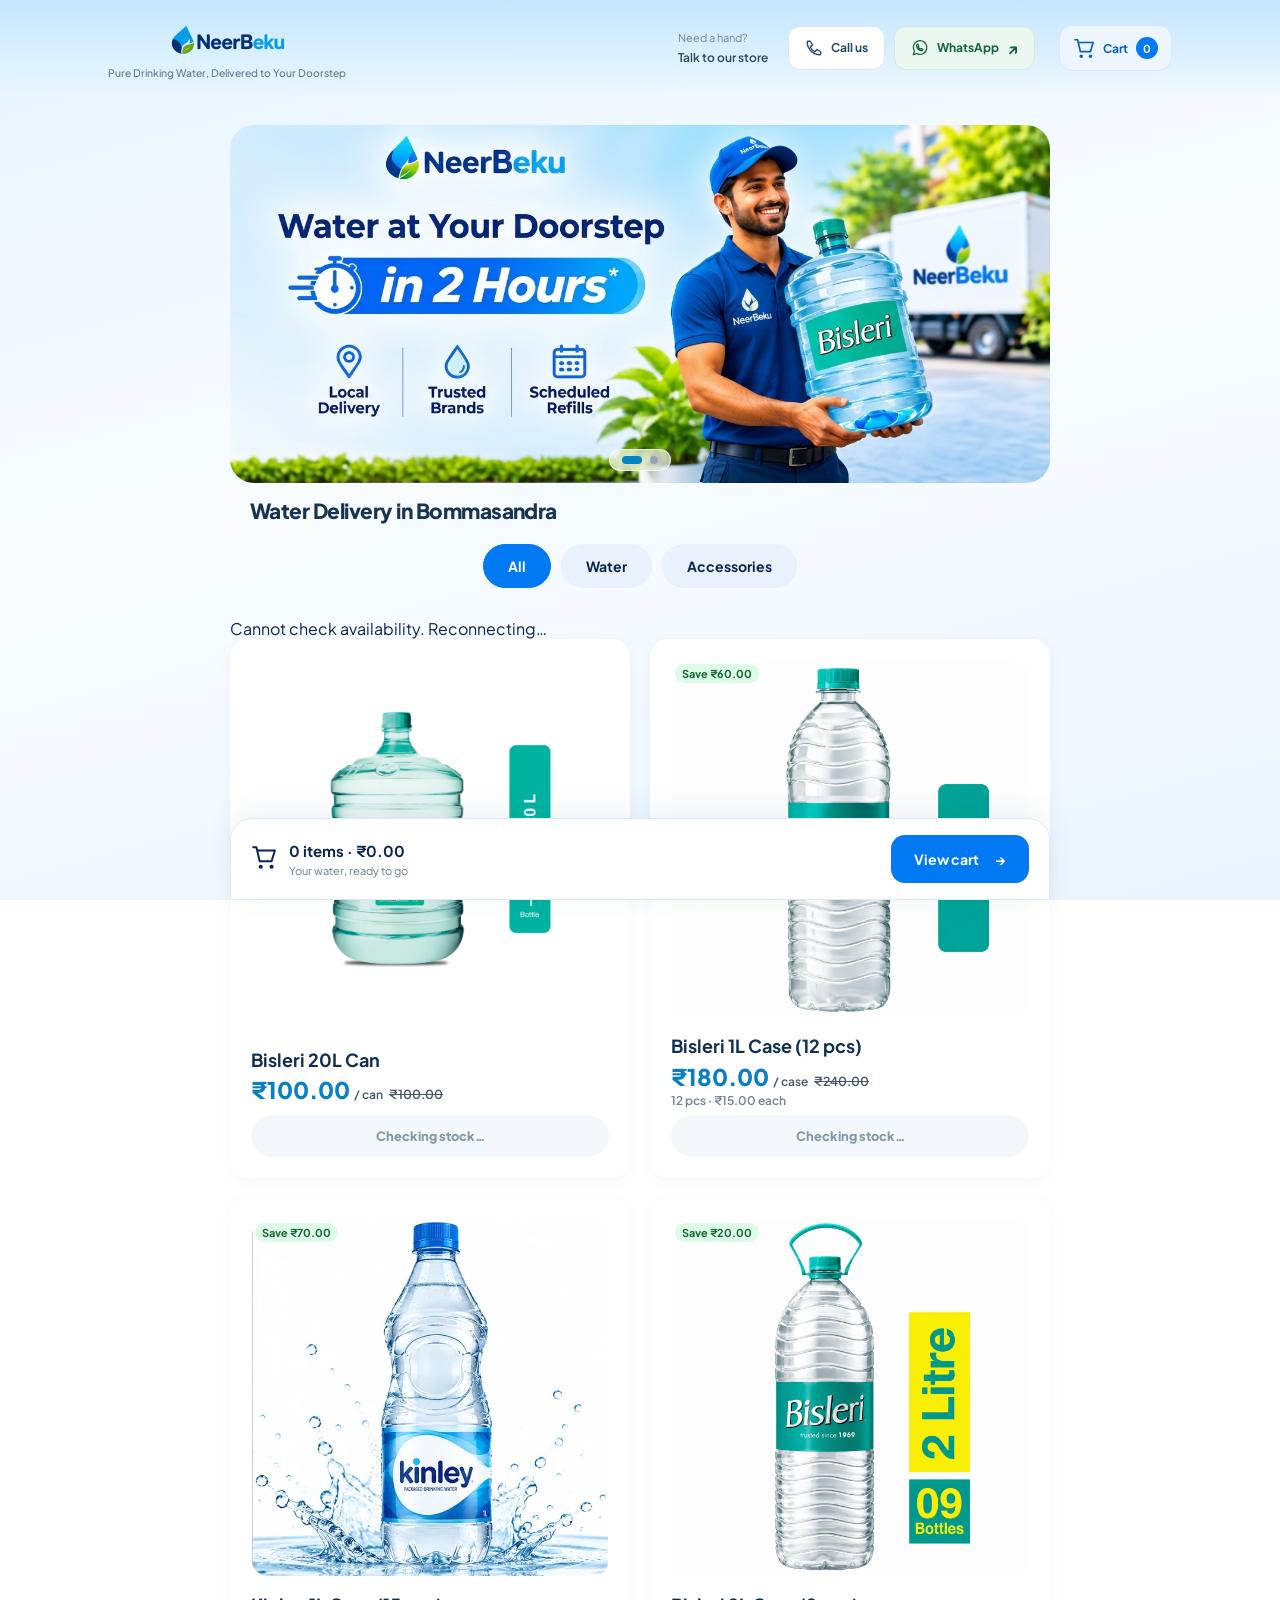
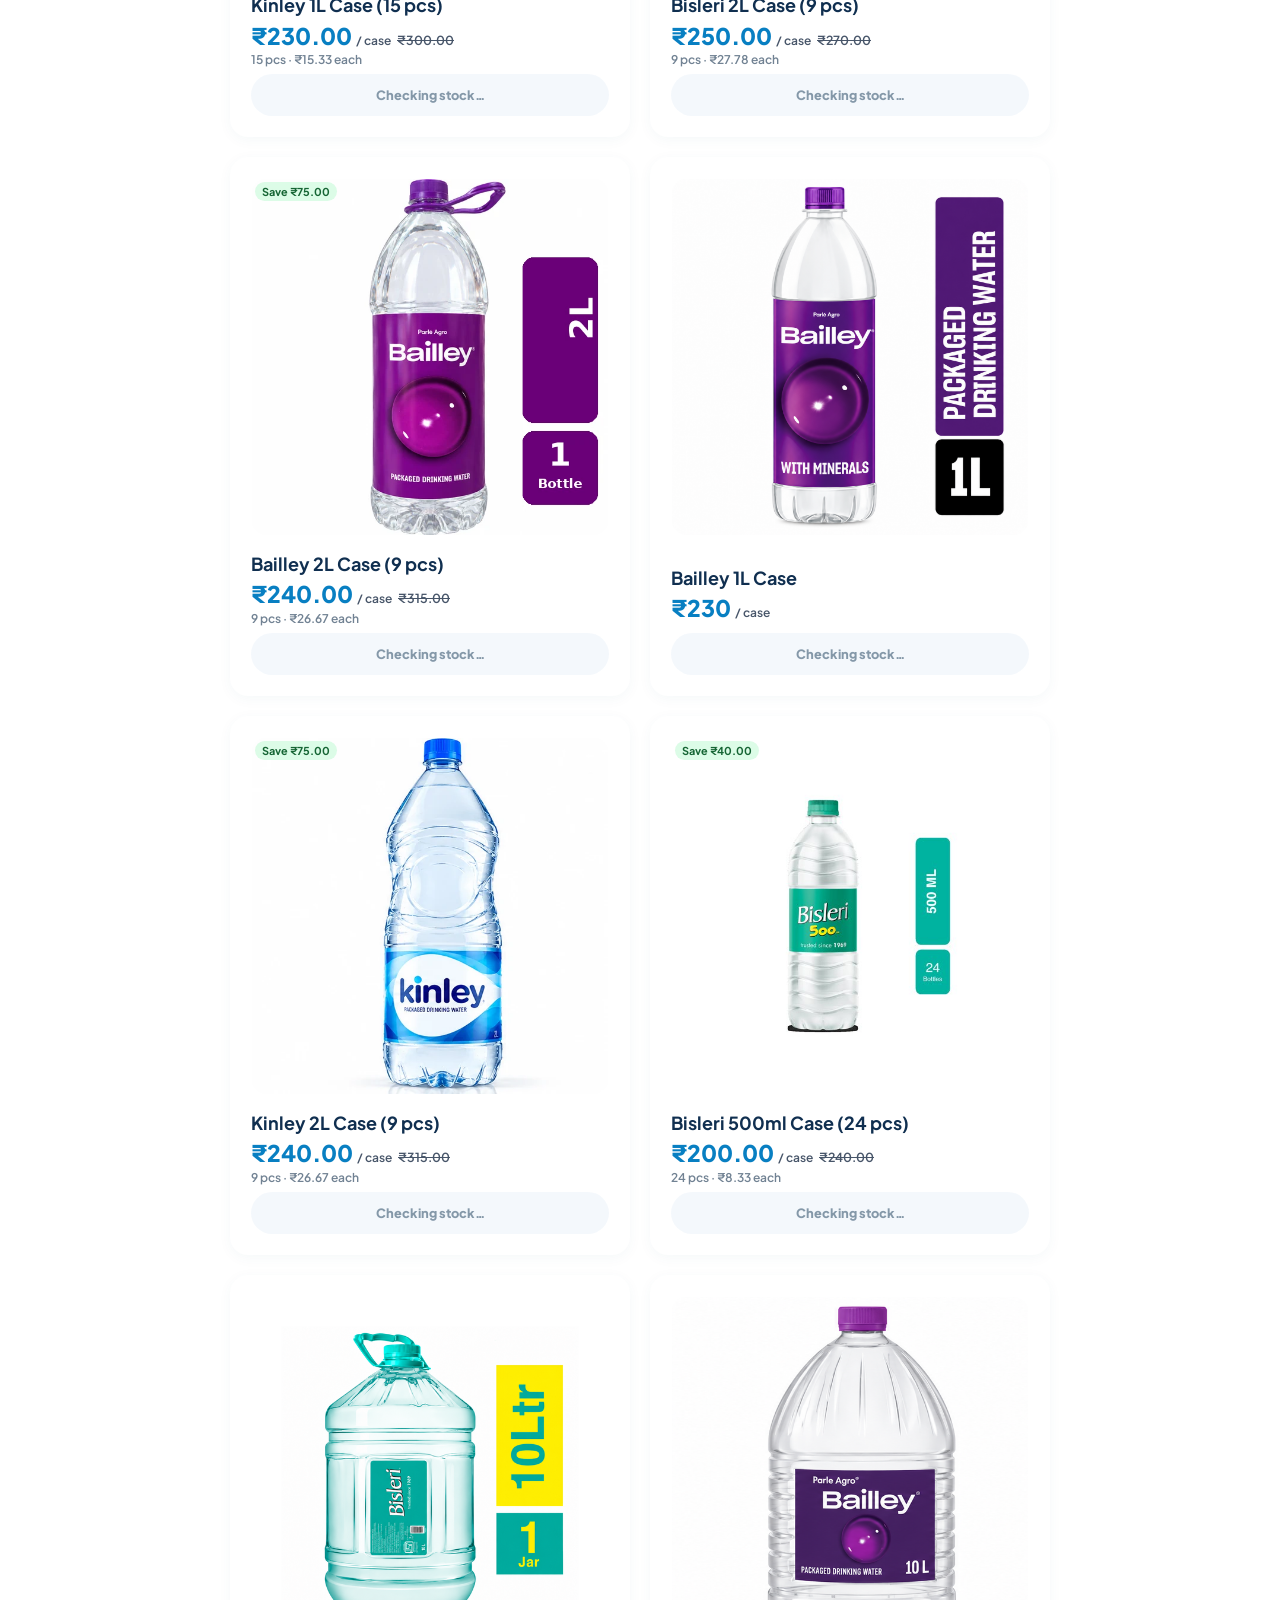
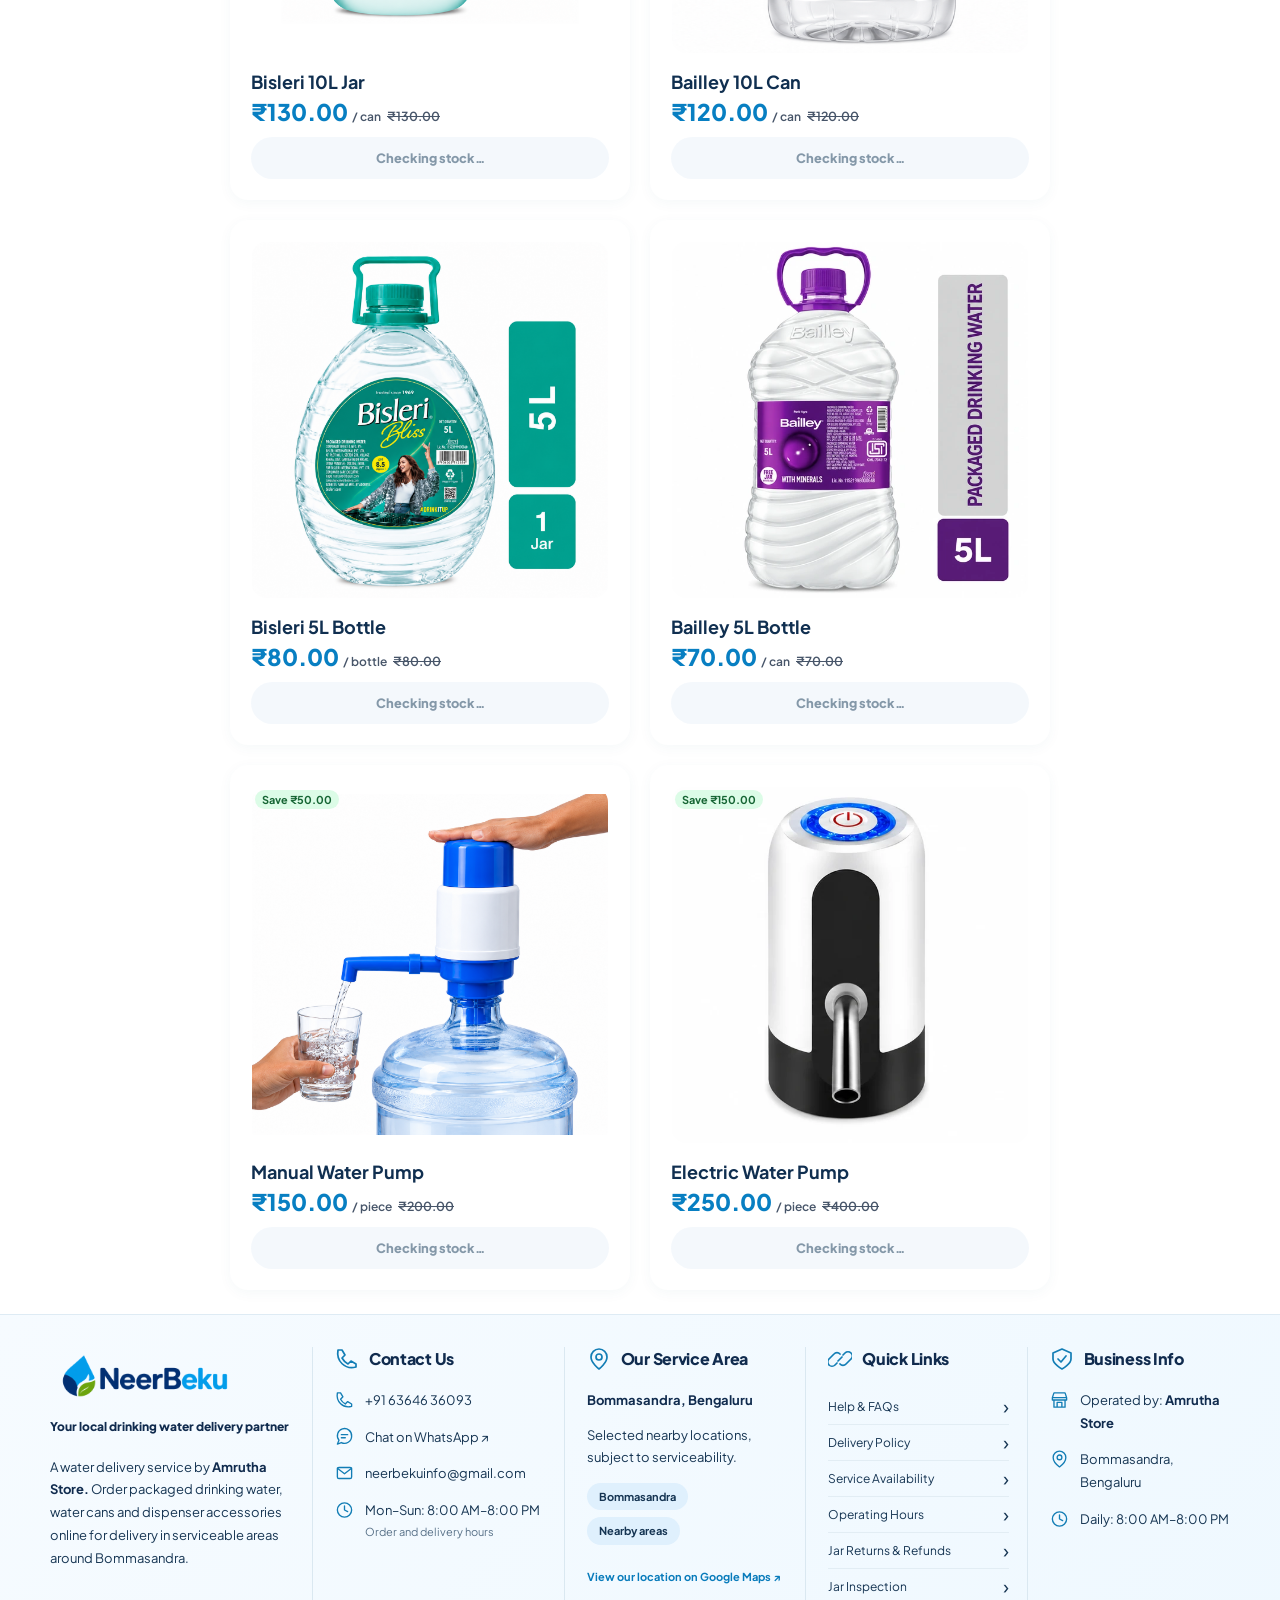
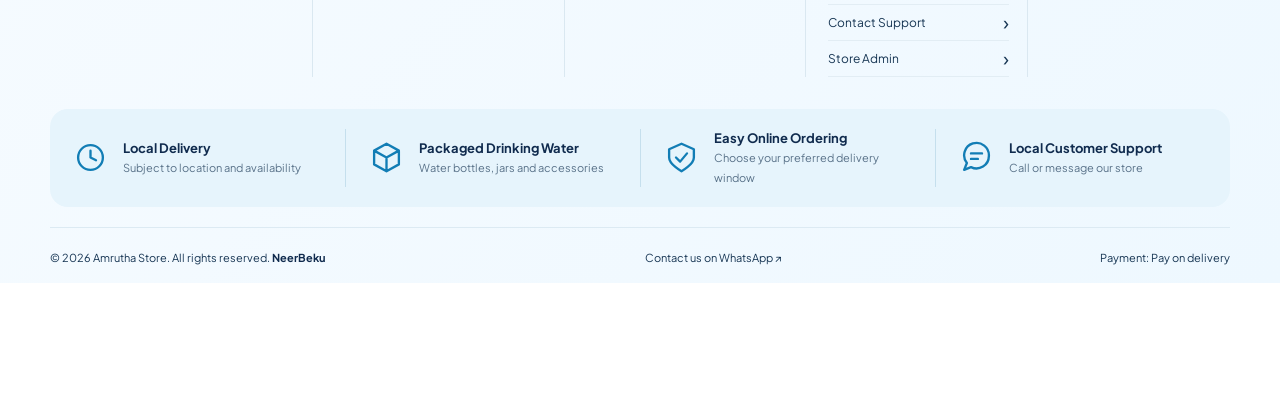
==== commit 749d6fcf: "Add Store Admin link to website footer" ====
--- a/index.html
+++ b/index.html
@@ -581,7 +581,7 @@
 <li><svg viewBox="0 0 24 24" fill="none" stroke="currentColor" stroke-width="1.7" stroke-linecap="round" stroke-linejoin="round" aria-hidden="true"><circle cx="12" cy="12" r="9"/><path d="M12 7v5l4 2"/></svg><span>Mon–Sun: 8:00 AM–8:00 PM<small>Order and delivery hours</small></span></li></ul></section>
 <section><h2><svg viewBox="0 0 24 24" fill="none" stroke="currentColor" stroke-width="1.7" stroke-linecap="round" stroke-linejoin="round" aria-hidden="true"><path d="M20 10c0 6-8 12-8 12S4 16 4 10a8 8 0 1 1 16 0Z"/><circle cx="12" cy="10" r="3"/></svg>Our Service Area</h2><p><strong>Bommasandra, Bengaluru</strong></p><p>Selected nearby locations, subject to serviceability.</p><div class="nb-area-tags"><span>Bommasandra</span><span>Nearby areas</span></div><a class="nb-map-link" href="https://www.google.com/maps?q=12.815047,77.691037" target="_blank" rel="noopener noreferrer">View our location on Google Maps ↗</a></section>
 <section><h2><svg viewBox="0 0 24 24" fill="none" stroke="currentColor" stroke-width="1.7" stroke-linecap="round" stroke-linejoin="round" aria-hidden="true"><path d="m10 14 4-4M9 16l-2 2a4 4 0 0 1-6-6l5-5a4 4 0 0 1 6 0m0 10a4 4 0 0 0 6 0l5-5a4 4 0 0 0-6-6l-2 2"/></svg>Quick Links</h2><nav class="nb-policy-links" aria-label="Store policies">
-<a href="faq.html">Help &amp; FAQs <span>›</span></a><a href="policies.html#delivery">Delivery Policy <span>›</span></a><a href="policies.html#availability">Service Availability <span>›</span></a><a href="policies.html#hours">Operating Hours <span>›</span></a><a href="policies.html#jar">Jar Returns &amp; Refunds <span>›</span></a><a href="policies.html#inspection">Jar Inspection <span>›</span></a><a href="policies.html#contact">Contact Support <span>›</span></a></nav></section>
+<a href="faq.html">Help &amp; FAQs <span>›</span></a><a href="policies.html#delivery">Delivery Policy <span>›</span></a><a href="policies.html#availability">Service Availability <span>›</span></a><a href="policies.html#hours">Operating Hours <span>›</span></a><a href="policies.html#jar">Jar Returns &amp; Refunds <span>›</span></a><a href="policies.html#inspection">Jar Inspection <span>›</span></a><a href="policies.html#contact">Contact Support <span>›</span></a><a href="admin.html">Store Admin <span>›</span></a></nav></section>
 <section><h2><svg viewBox="0 0 24 24" fill="none" stroke="currentColor" stroke-width="1.7" stroke-linecap="round" stroke-linejoin="round" aria-hidden="true"><path d="m12 2 9 4v6c0 5-9 10-9 10S3 17 3 12V6Z"/><path d="m8 12 3 3 5-6"/></svg>Business Info</h2><ul class="nb-contact-list"><li><svg viewBox="0 0 24 24" fill="none" stroke="currentColor" stroke-width="1.7" stroke-linecap="round" stroke-linejoin="round" aria-hidden="true"><path d="M3 9 5 3h14l2 6M3 9h18v3H3ZM5 12v9h14v-9M9 21v-6h6v6"/></svg><span>Operated by: <strong>Amrutha Store</strong></span></li><li><svg viewBox="0 0 24 24" fill="none" stroke="currentColor" stroke-width="1.7" stroke-linecap="round" stroke-linejoin="round" aria-hidden="true"><path d="M20 10c0 6-8 12-8 12S4 16 4 10a8 8 0 1 1 16 0Z"/><circle cx="12" cy="10" r="3"/></svg><span>Bommasandra, Bengaluru</span></li><li><svg viewBox="0 0 24 24" fill="none" stroke="currentColor" stroke-width="1.7" stroke-linecap="round" stroke-linejoin="round" aria-hidden="true"><circle cx="12" cy="12" r="9"/><path d="M12 7v5l4 2"/></svg><span>Daily: 8:00 AM–8:00 PM</span></li></ul></section>
 </div>
 <div class="nb-footer-features">
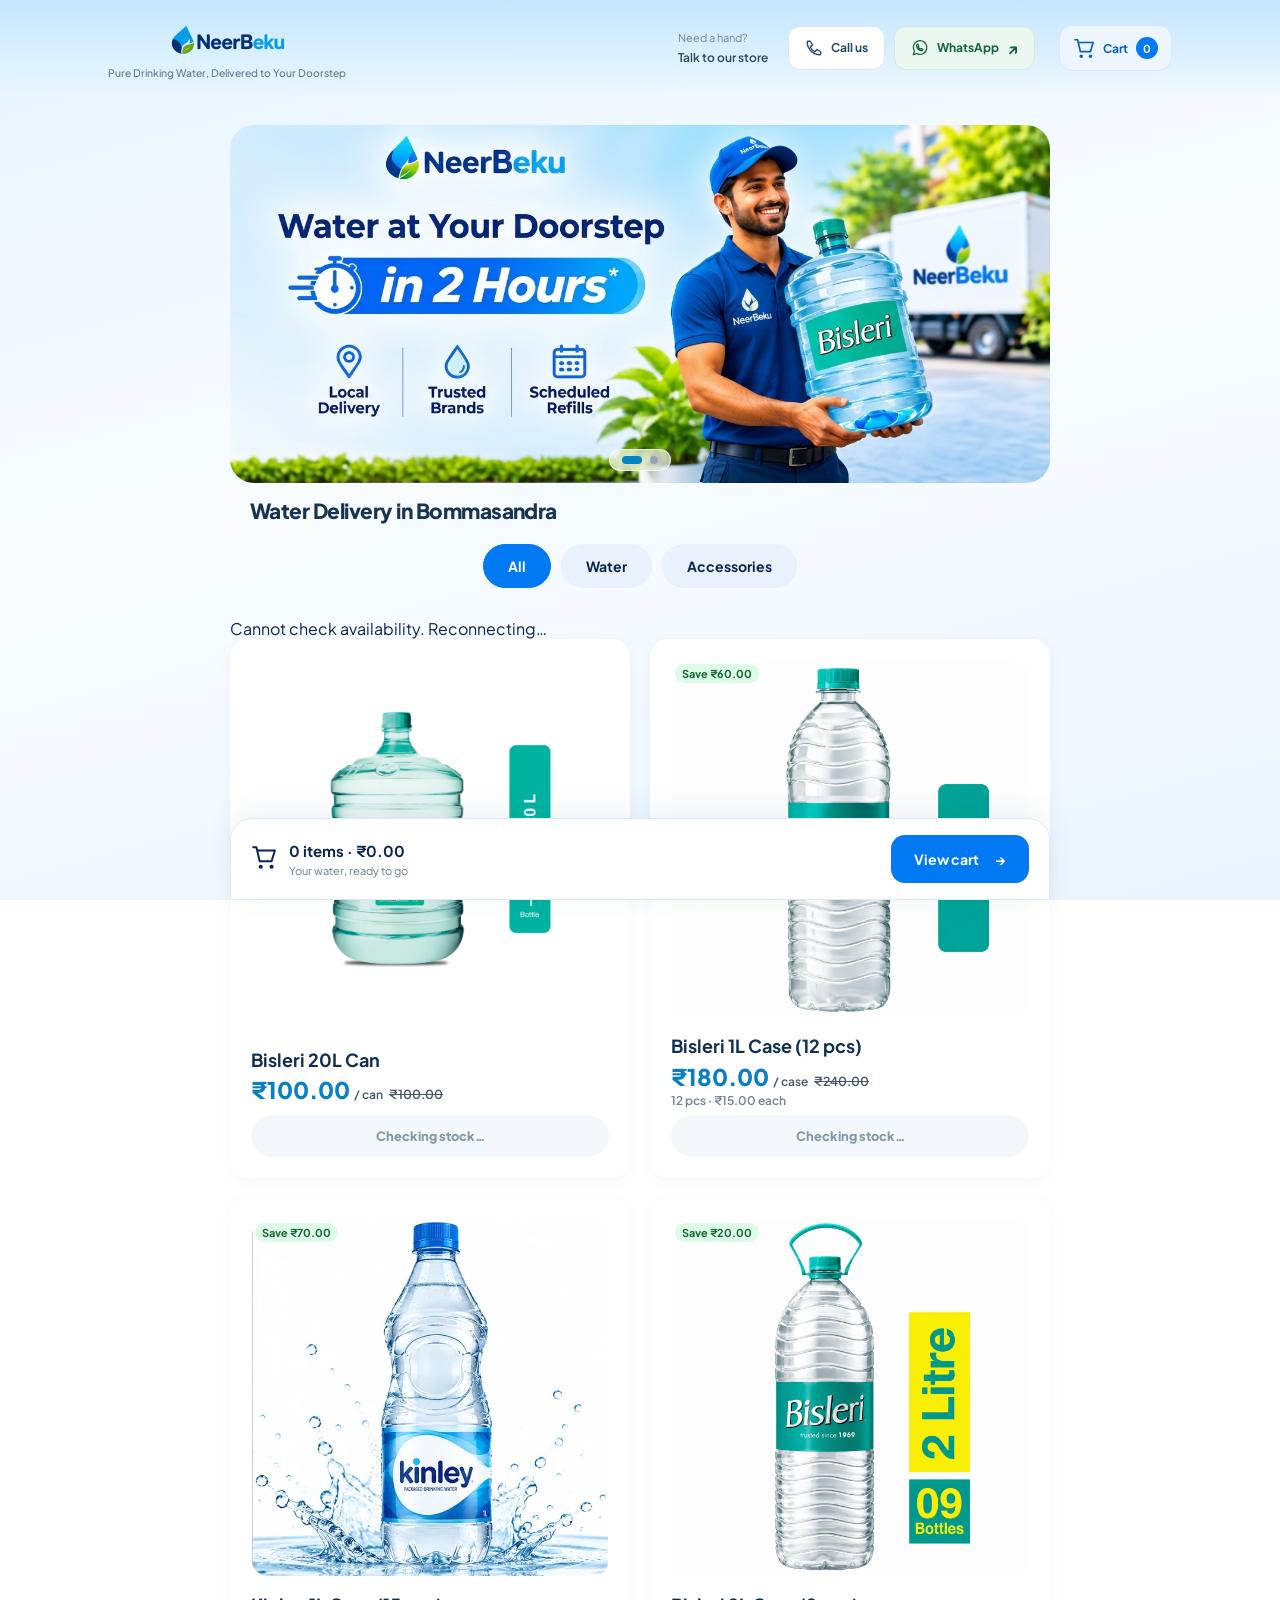
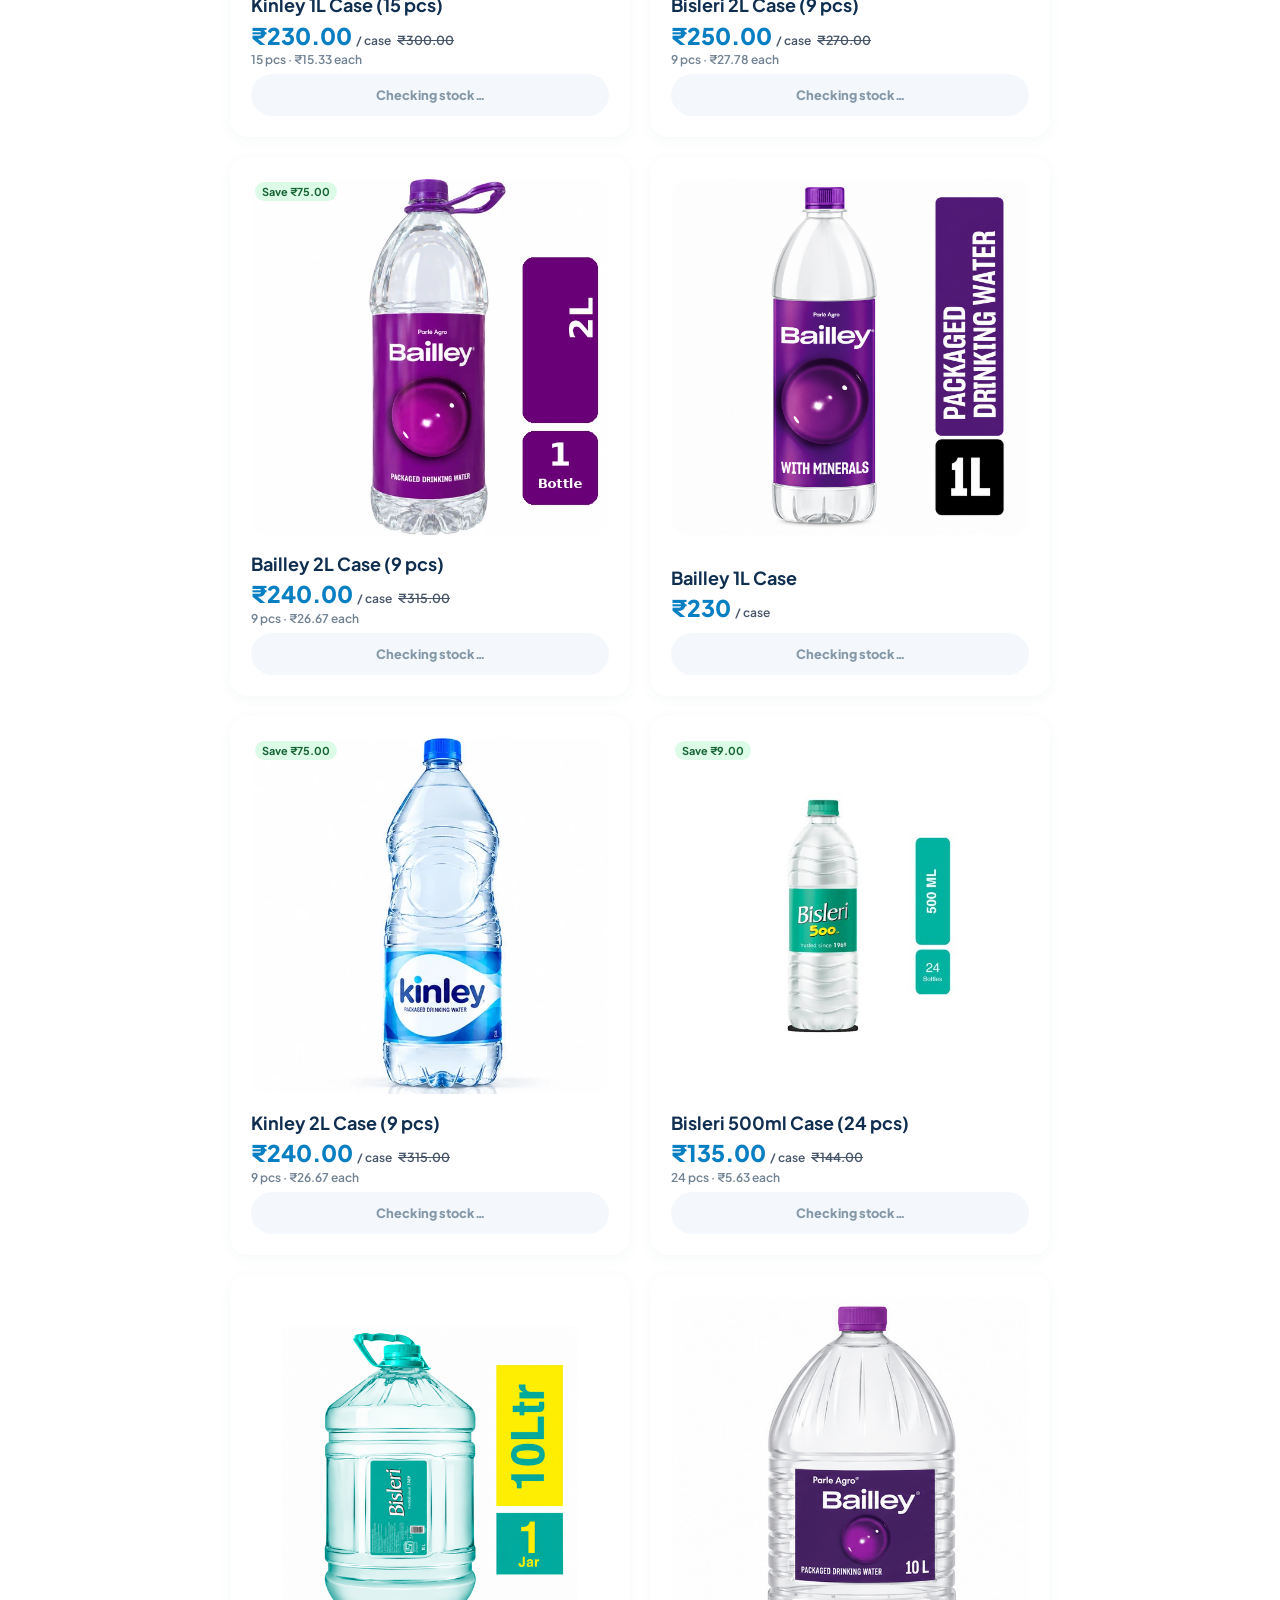
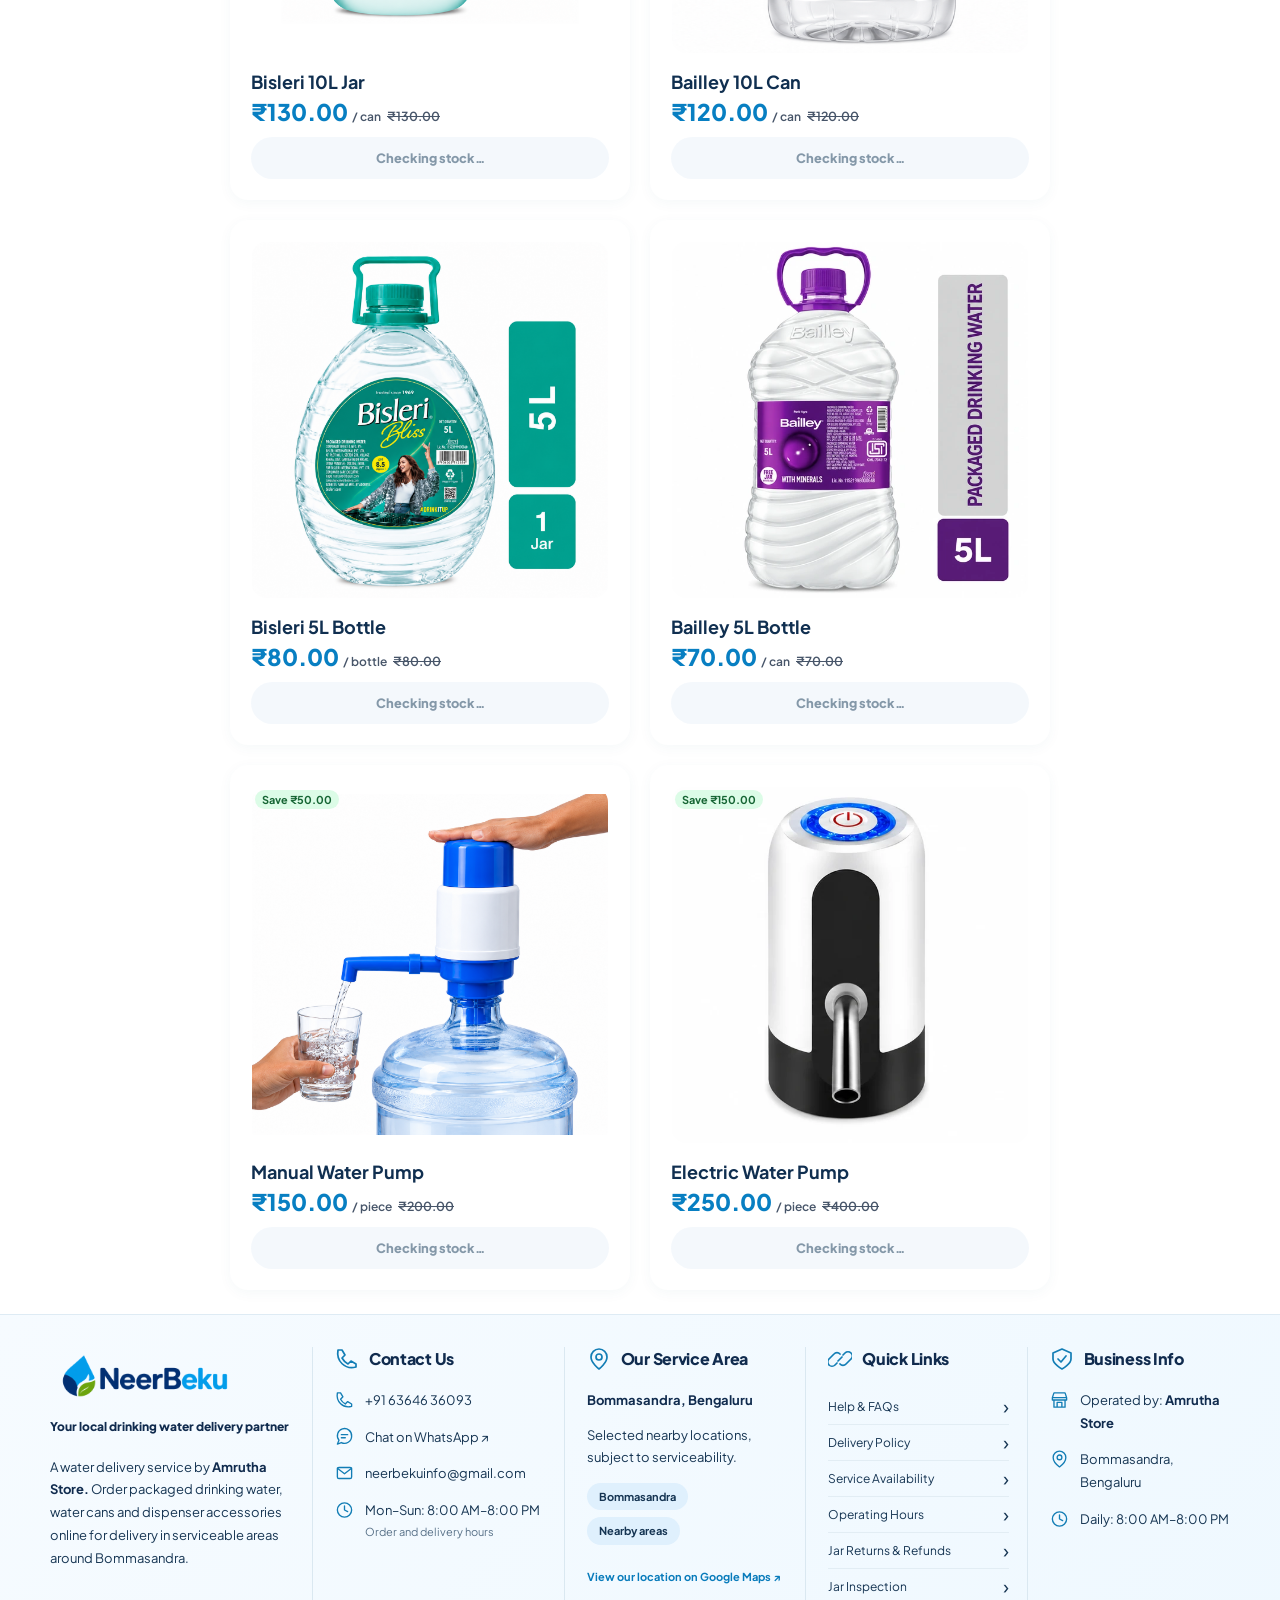
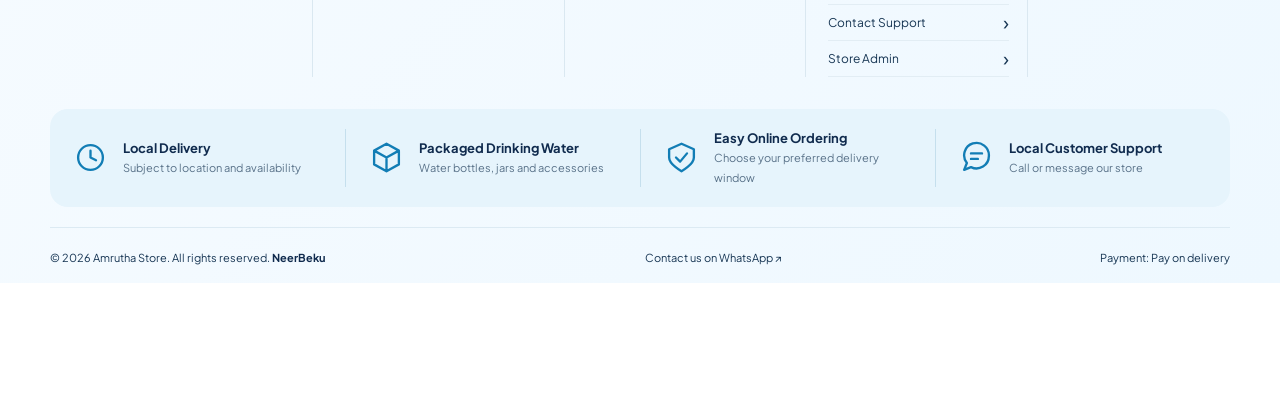
==== commit ee478288: "Update Bisleri 500ml case pricing and details" ====
--- a/index.html
+++ b/index.html
@@ -319,7 +319,7 @@
           </div>
         </div>
 
-        <div class="water-card" data-category="water" data-name="Bisleri 500ml Case" data-price="200" data-mrp="240" data-case-qty="24">
+        <div class="water-card" data-category="water" data-name="Bisleri 500ml Case" data-price="135" data-mrp="144" data-case-qty="24">
           <div class="product-clickable-area" onclick="openProductModal(this)">
             <div class="product-image-carousel" data-images='["images/bisleri-500ml-1.png","images/bisleri-500ml-2.png"]'>
               <div class="product-image-track"></div>
@@ -331,10 +331,10 @@
 
             <span class="badge-type">BISLERI • WATER CASE</span>
             <div class="water-title">Bisleri 500ml Case (24 pcs)</div>
-            <div class="water-desc">A pack of 24 half-litre bottles, perfect for travel, meetings, events and on-the-go hydration.</div>
-          </div>
-
-          <div class="water-price-block"><div class="water-price-top"><span class="water-mrp">₹240.00</span><span class="water-savings">Save ₹40.00</span></div><div class="water-price">₹200.00 <span style="font-size:.75rem;color:var(--text-muted);font-weight:600;">/ case</span></div><span class="water-case-meta">24 pcs · ₹8.33 each</span></div>
+            <div class="water-desc">A value pack of 24 Bisleri 500ml bottles, ideal for offices, meetings, events, travel and group gatherings.</div>
+          </div>
+
+          <div class="water-price-block"><div class="water-price-top"><span class="water-mrp">₹144.00</span><span class="water-savings">Save ₹9.00</span></div><div class="water-price">₹135.00 <span style="font-size:.75rem;color:var(--text-muted);font-weight:600;">/ case</span></div><span class="water-case-meta">24 pcs · ₹5.63 each</span></div>
 
           <div class="card-bottom">
             <button type="button" class="card-qty-btn" aria-label="Decrease quantity" onclick="changeCardQty(this, -1)">−</button>
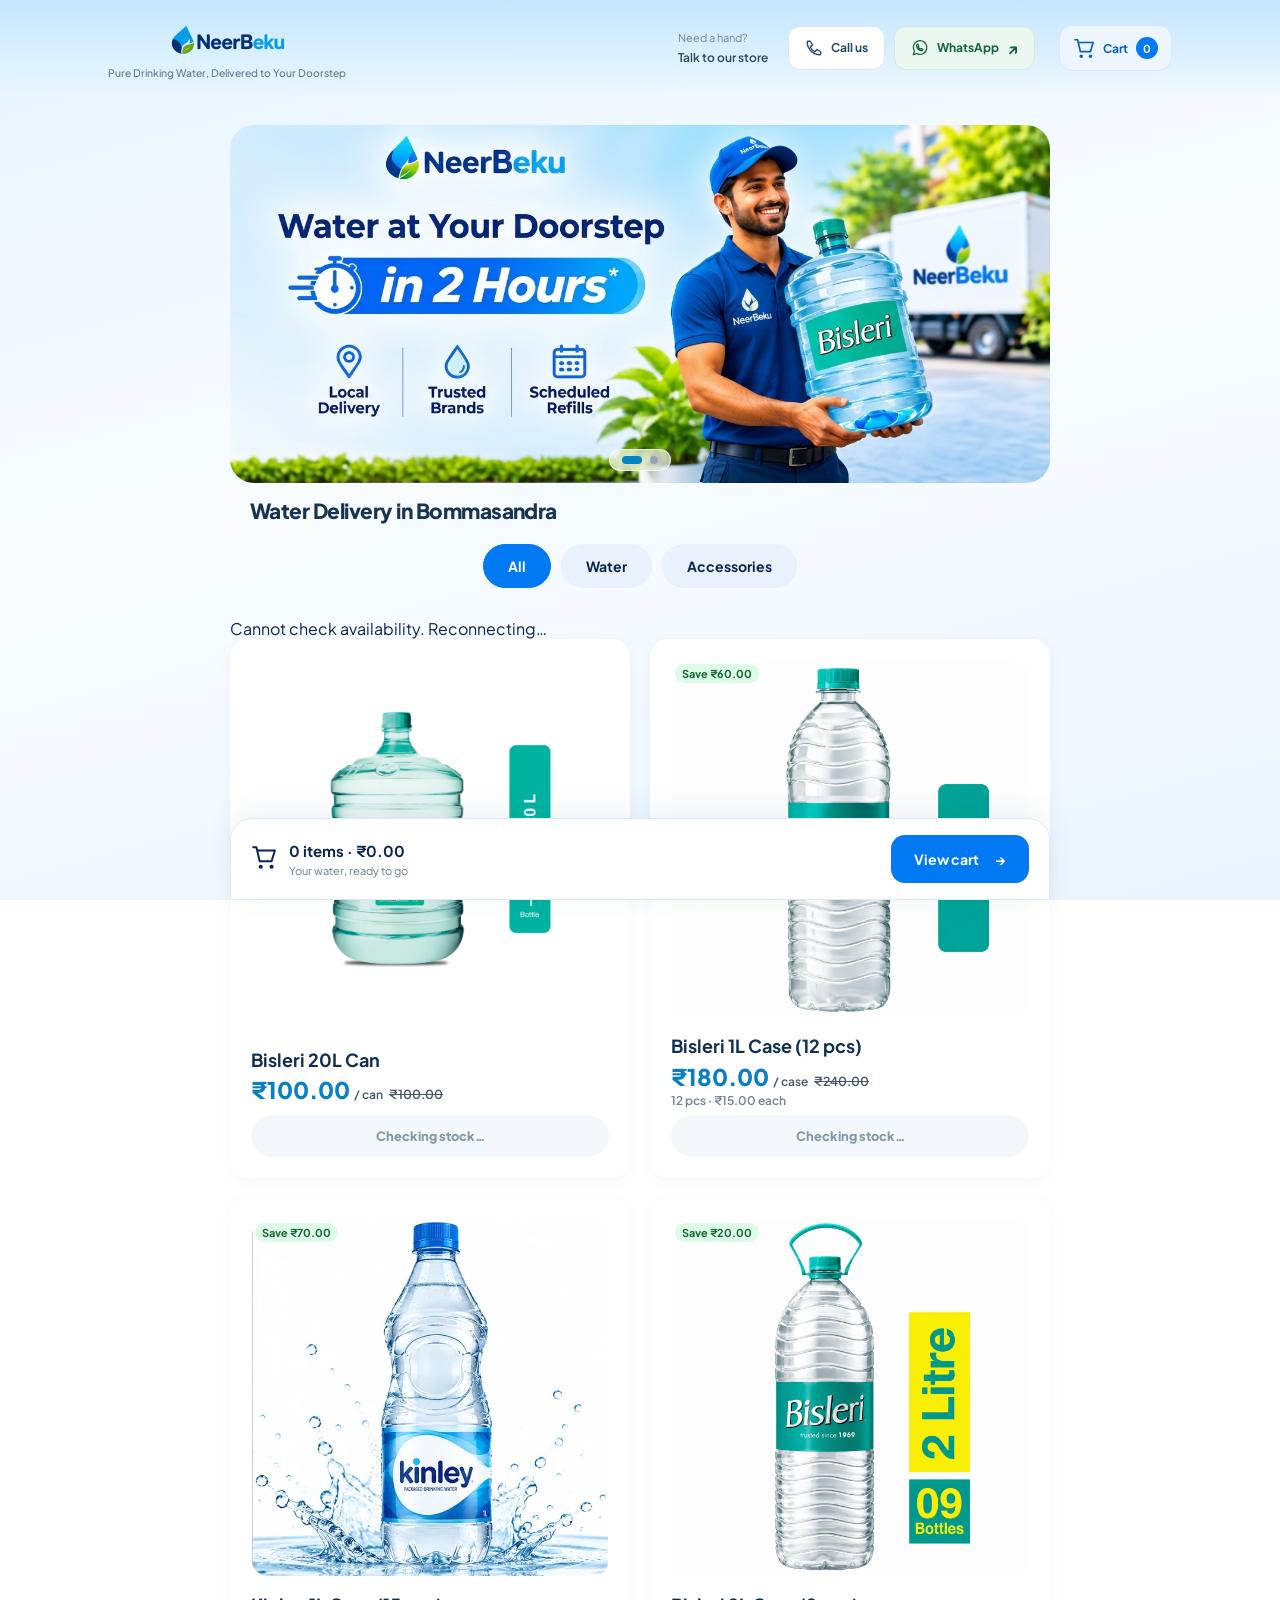
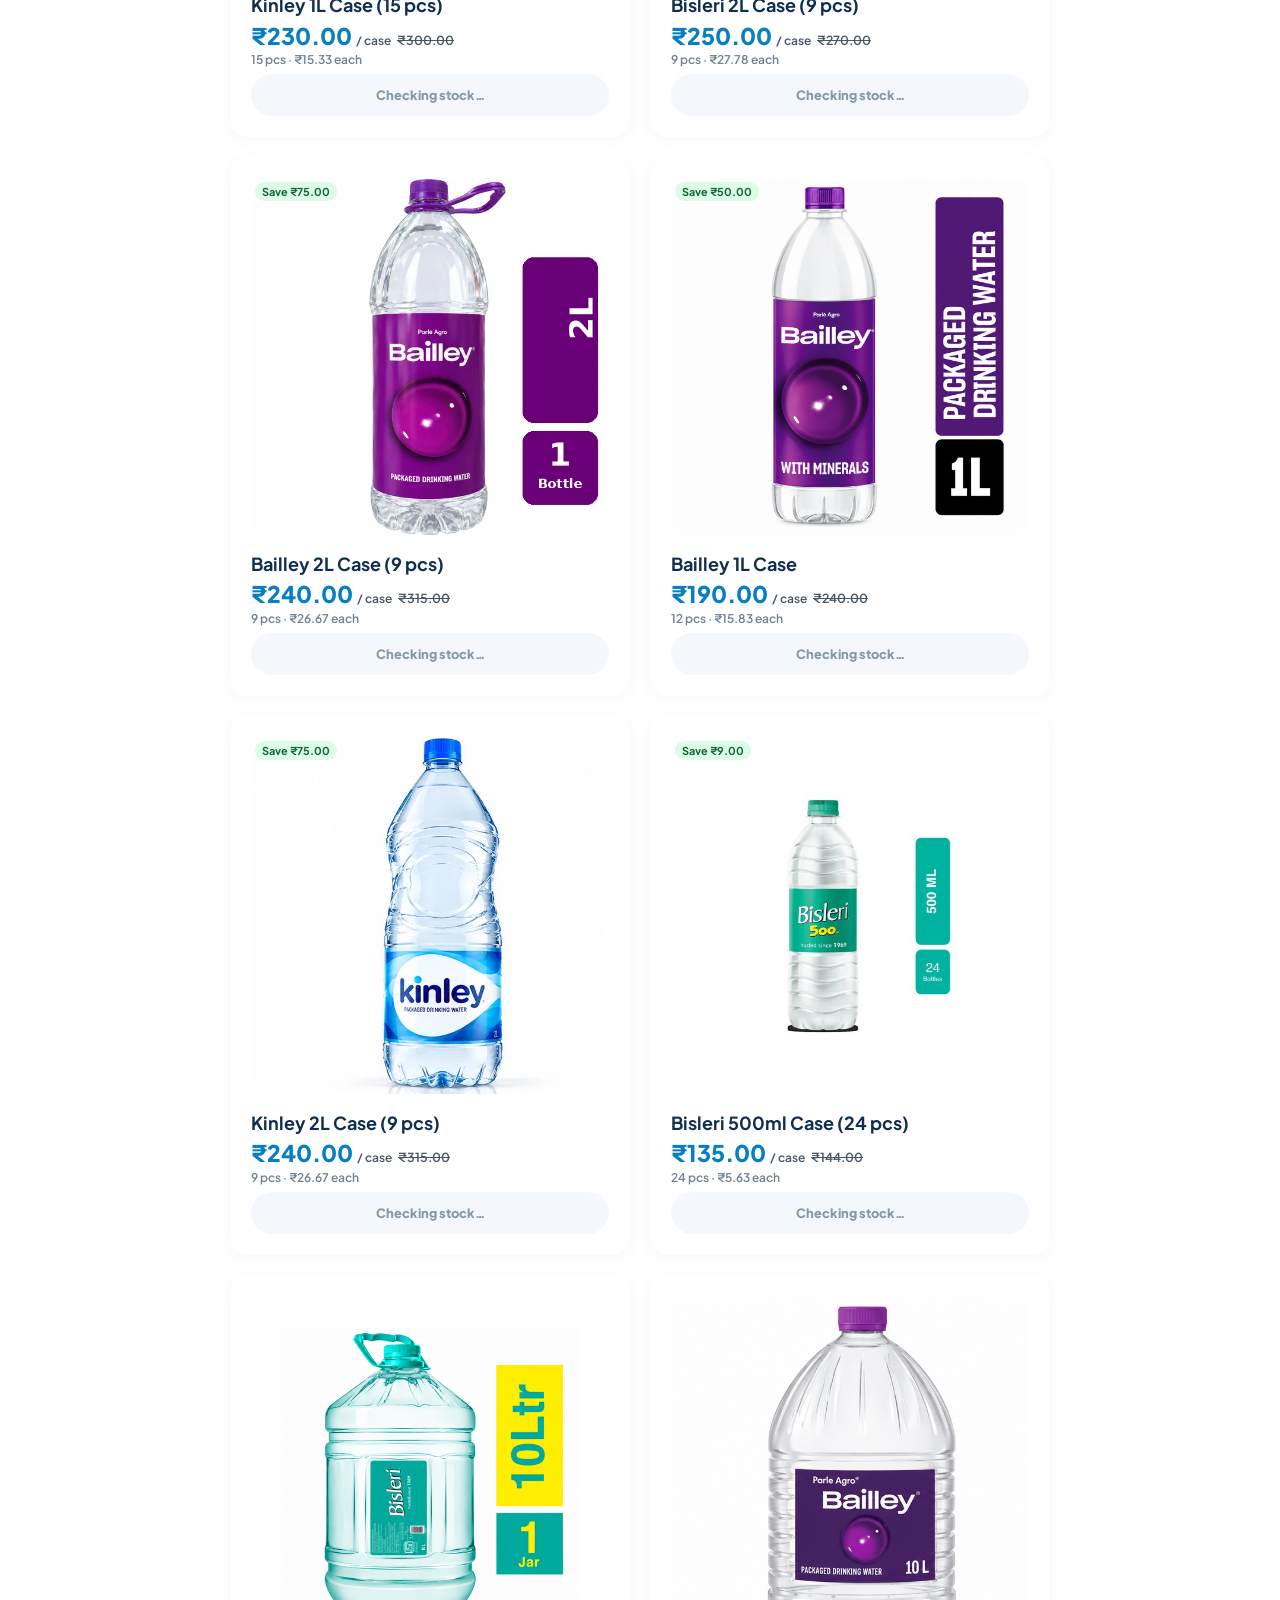
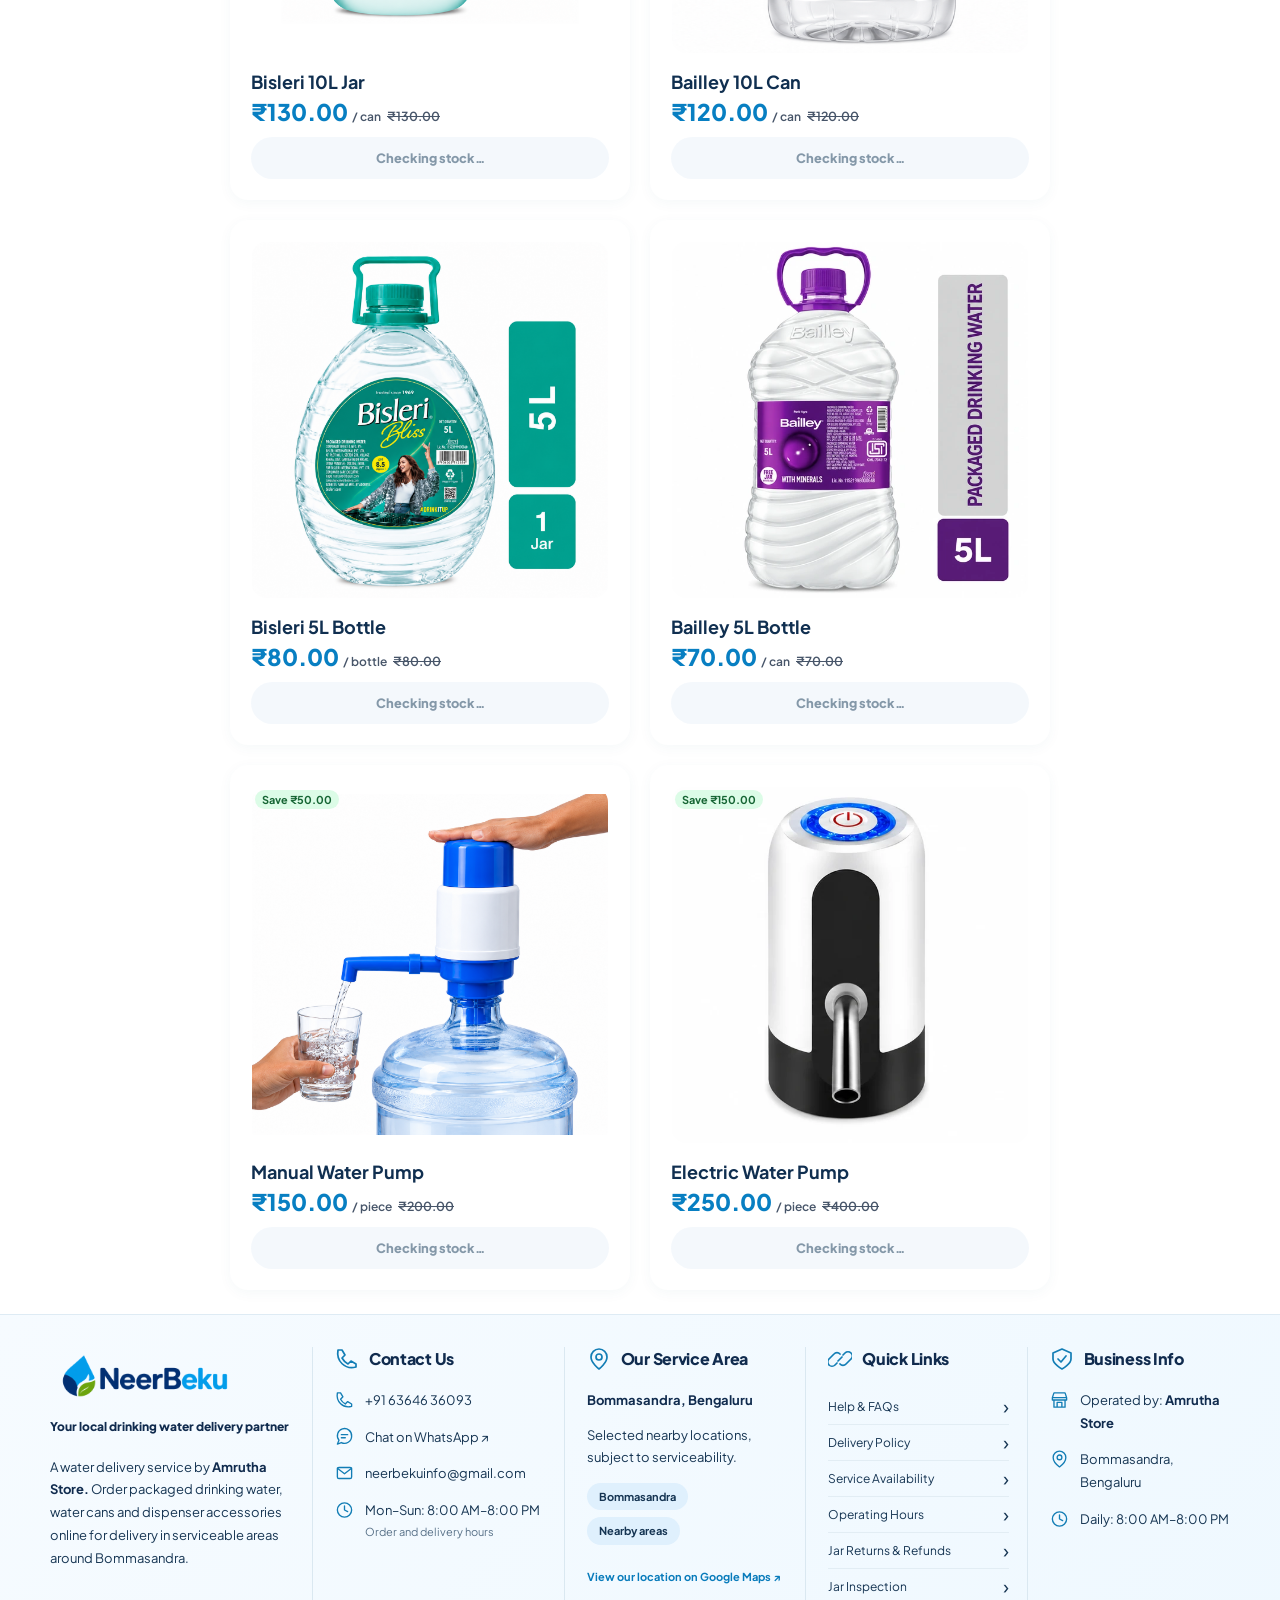
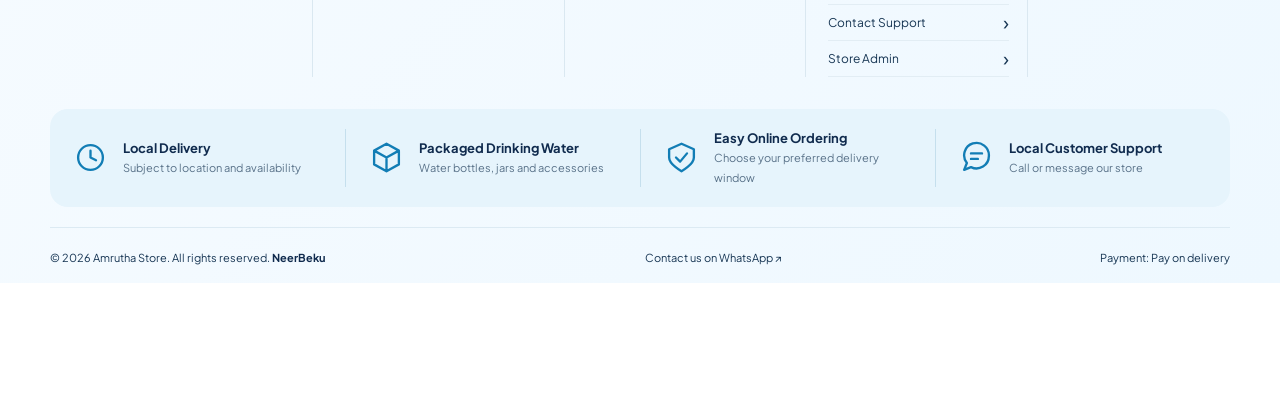
==== commit 3a7fdc7a: "Update Bailey 1L case pricing and details" ====
--- a/index.html
+++ b/index.html
@@ -265,7 +265,7 @@
           </div>
         </div>
 
-        <div class="water-card" data-category="water" data-name="Bailey 1L Case" data-price="230">
+        <div class="water-card" data-category="water" data-name="Bailey 1L Case" data-price="190" data-mrp="240" data-case-qty="12">
           <div class="product-clickable-area" onclick="openProductModal(this)">
             <div class="product-image-carousel" data-images='["images/bailley-1l-1.png","images/bailley-1l-2.png"]'>
               <div class="product-image-track"></div>
@@ -277,10 +277,10 @@
 
             <span class="badge-type">Bailley • WATER CASE</span>
             <div class="water-title">Bailley 1L Case</div>
-            <div class="water-desc">A convenient case of one-litre Bailley packaged drinking water bottles, suitable for families, offices and everyday hydration.</div>
-          </div>
-
-          <div class="water-price-block"><div class="water-price-top" hidden><span class="water-mrp"></span><span class="water-savings"></span></div><div class="water-price">₹230 <span style="font-size:.75rem;color:var(--text-muted);font-weight:600;">/ case</span></div></div>
+            <div class="water-desc">A value pack of 12 Bailley 1-litre bottles, ideal for homes, offices, meetings and events. Get convenient bulk hydration at just ₹15.83 per bottle.</div>
+          </div>
+
+          <div class="water-price-block"><div class="water-price-top"><span class="water-mrp">₹240.00</span><span class="water-savings">Save ₹50.00</span></div><div class="water-price">₹190.00 <span style="font-size:.75rem;color:var(--text-muted);font-weight:600;">/ case</span></div><span class="water-case-meta">12 pcs · ₹15.83 each</span></div>
 
           <div class="card-bottom">
             <button type="button" class="card-qty-btn" aria-label="Decrease quantity" onclick="changeCardQty(this, -1)">−</button>
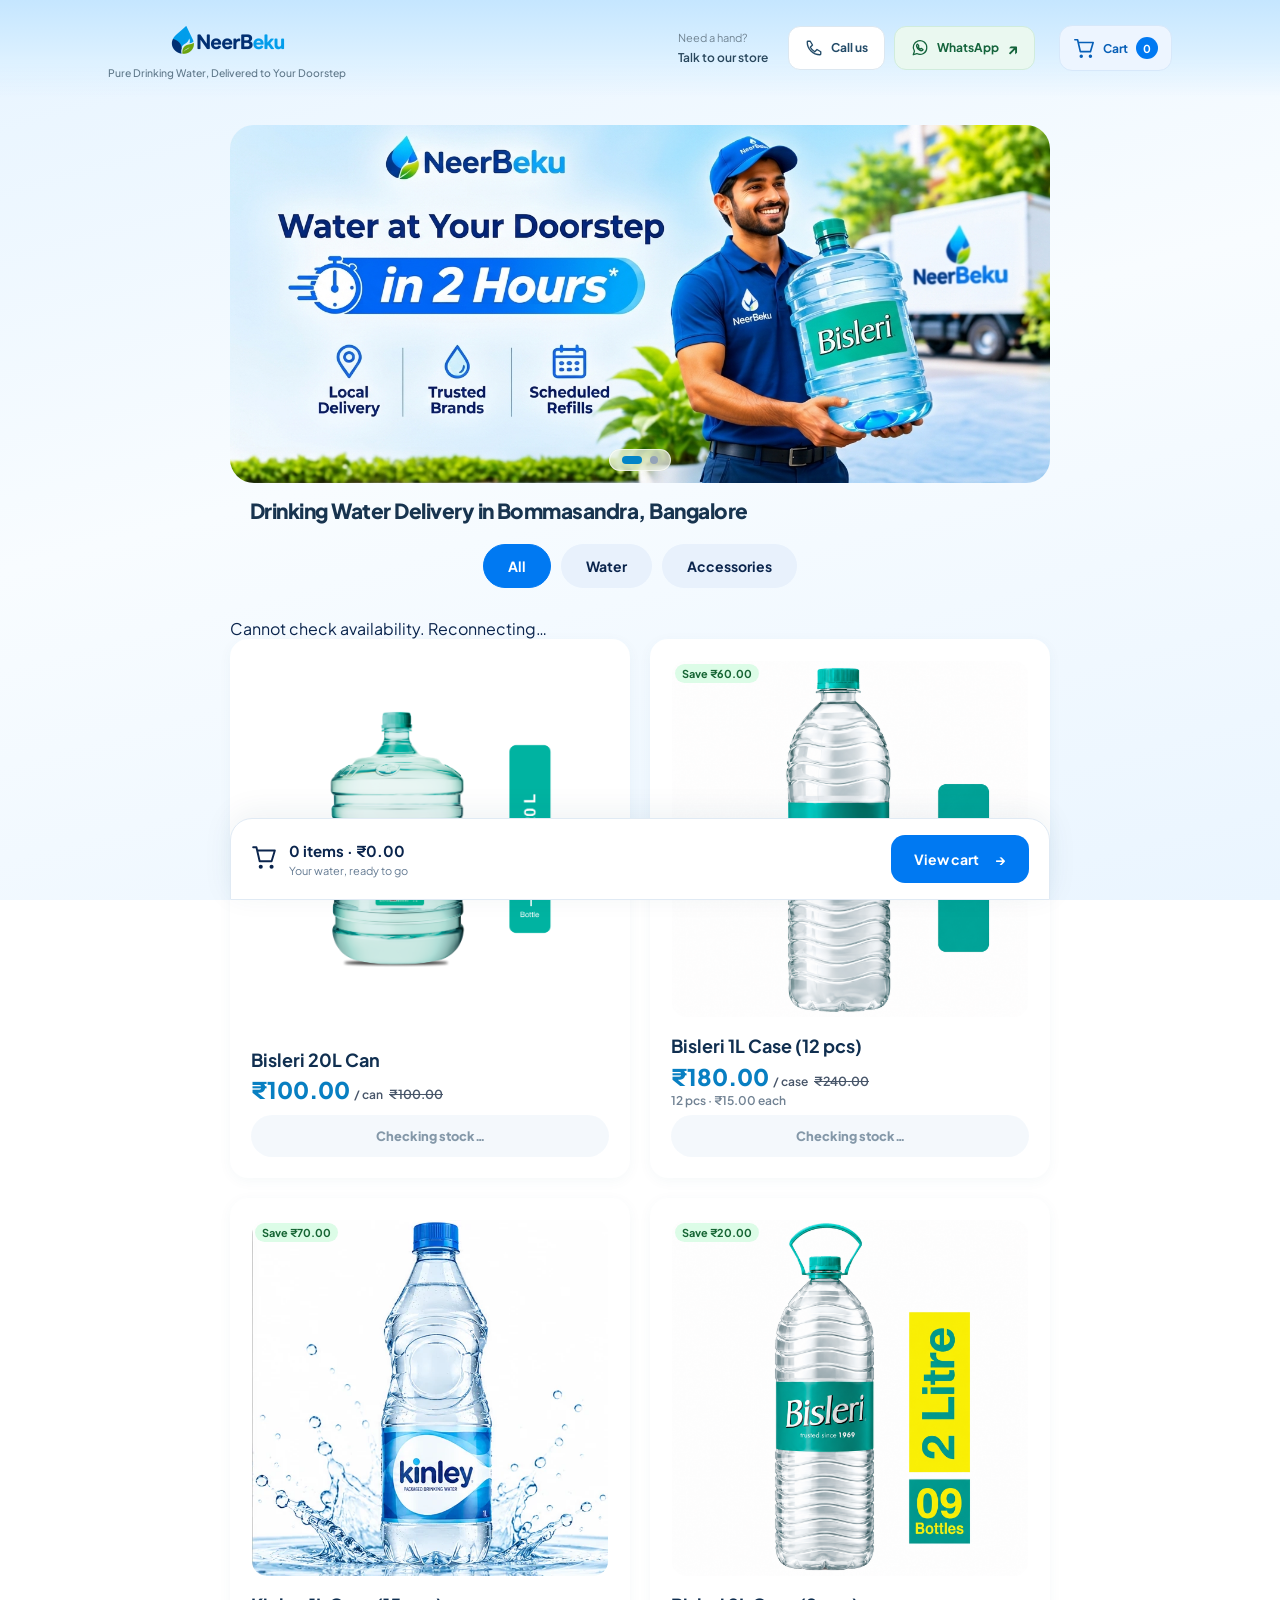
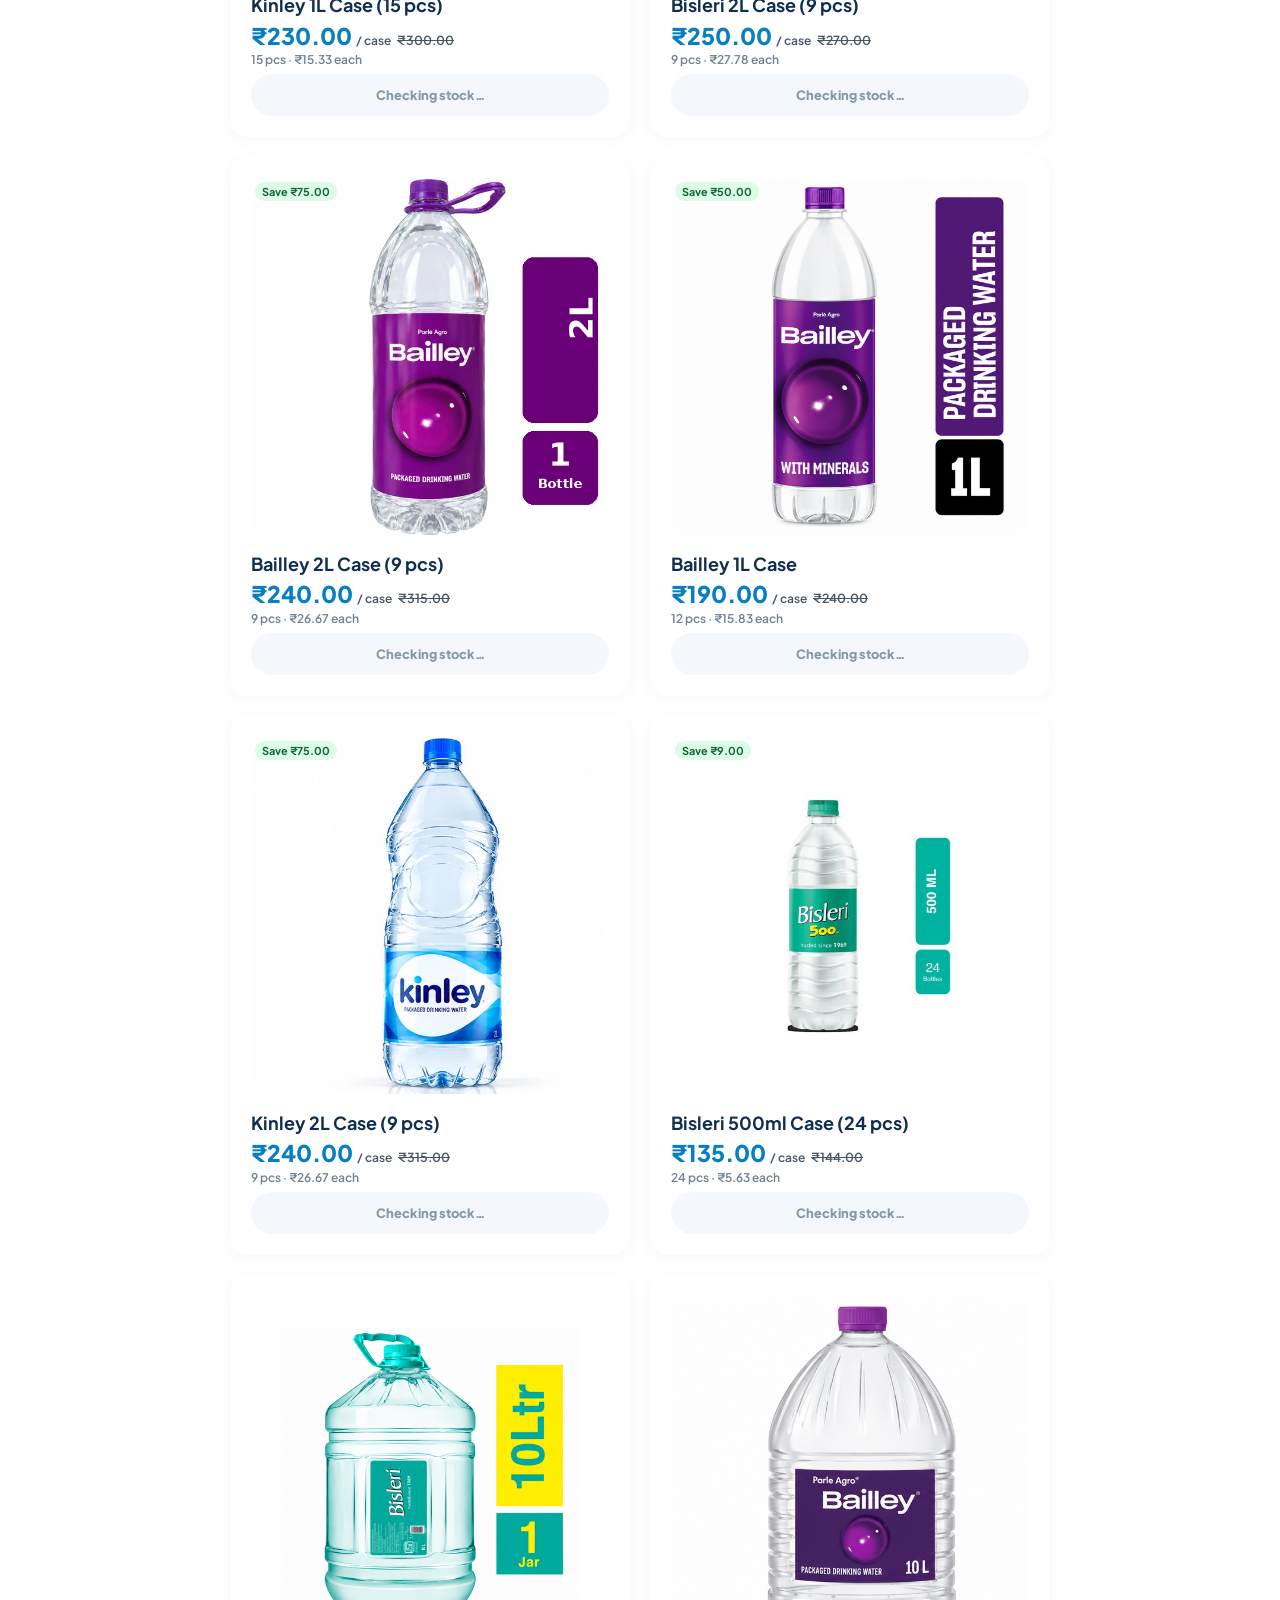
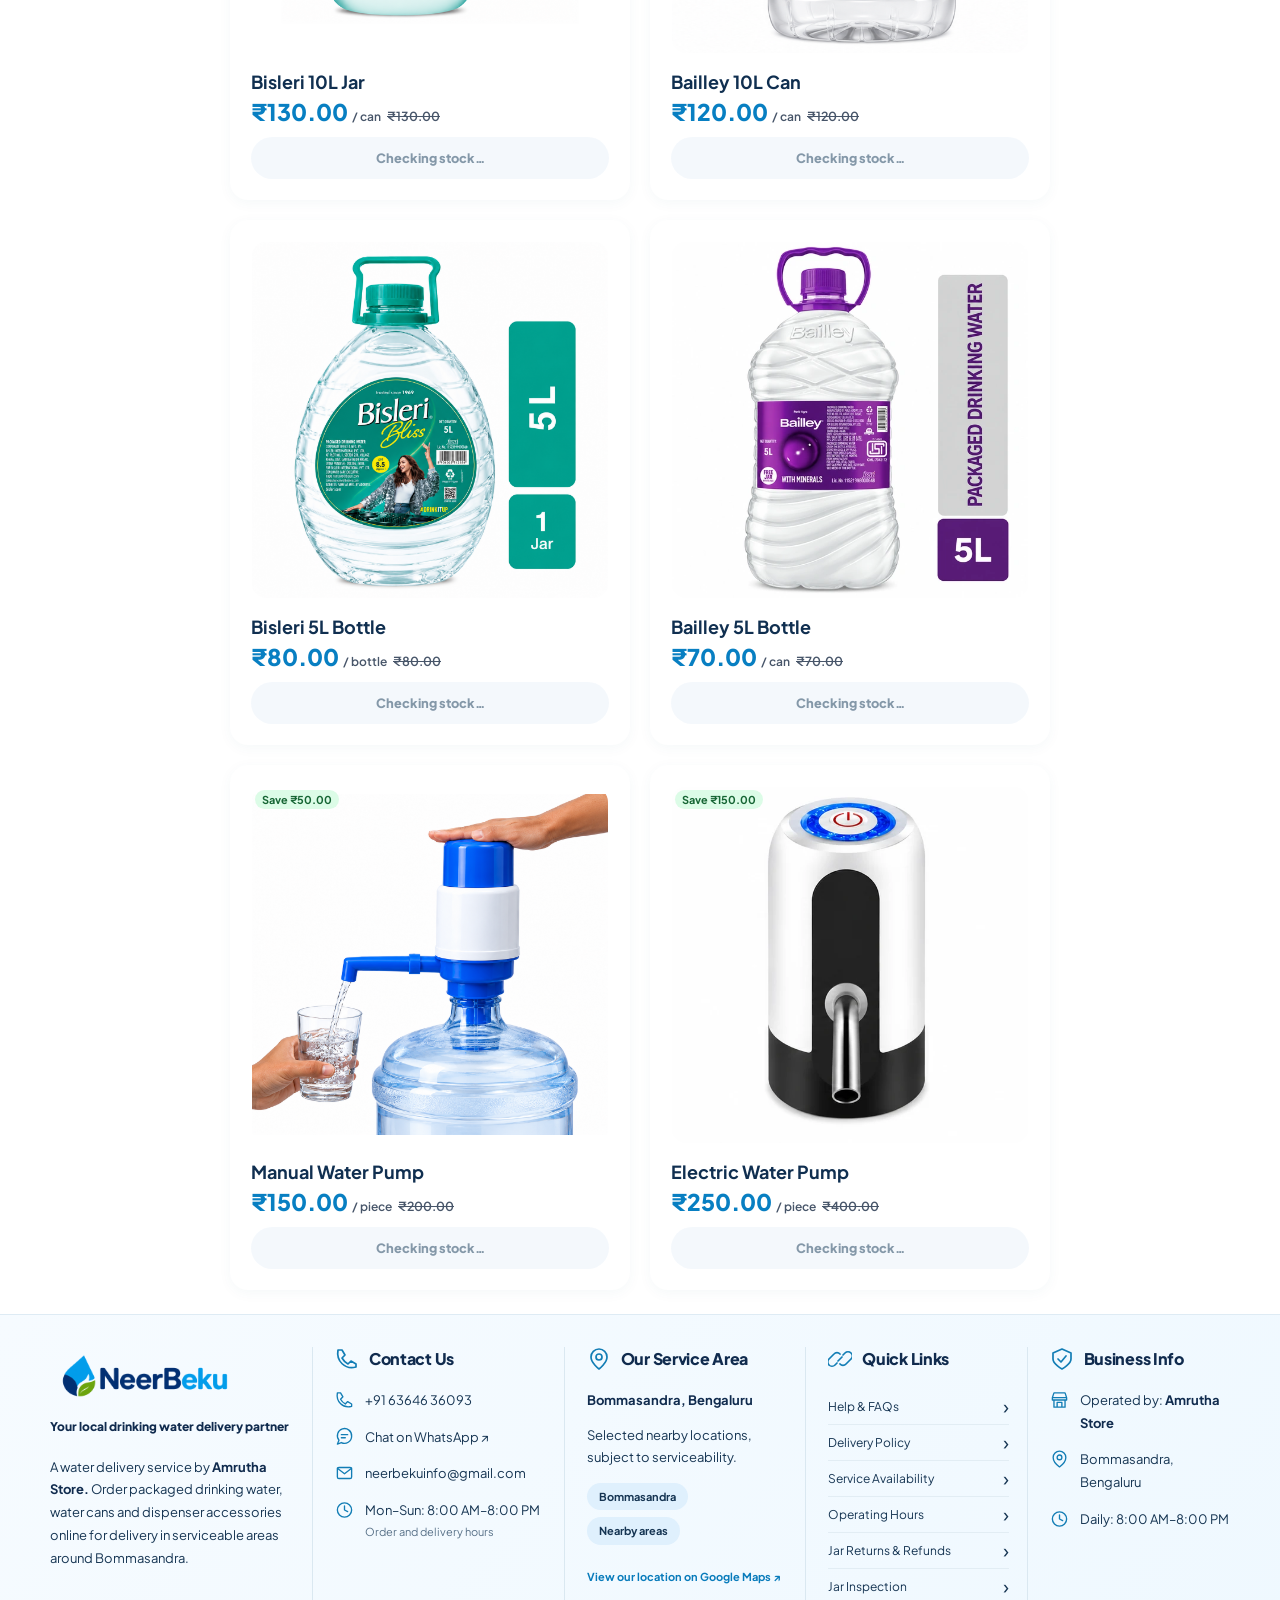
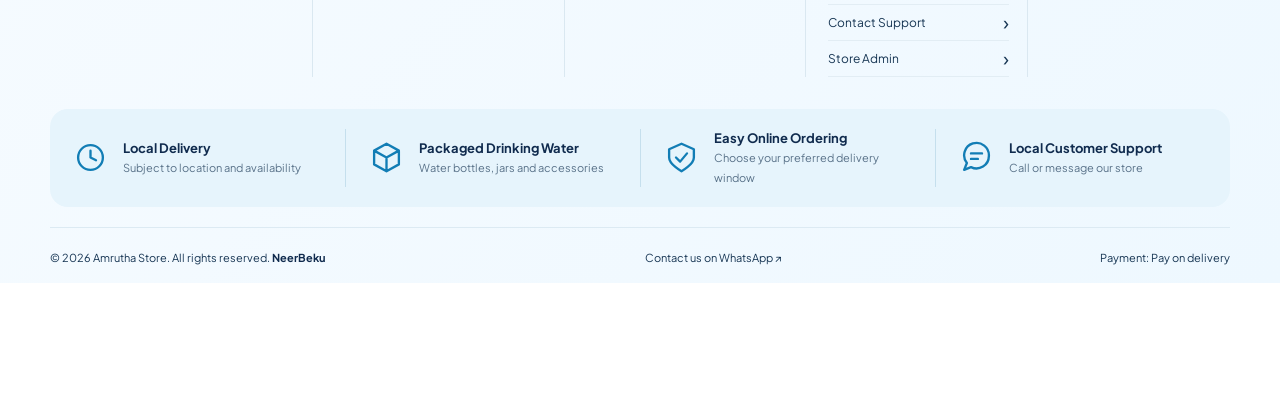
==== commit 4a6930ba: "Update homepage main H1 heading" ====
--- a/index.html
+++ b/index.html
@@ -3,8 +3,8 @@
 <head>
   <meta charset="UTF-8">
   <meta name="viewport" content="width=device-width, initial-scale=1.0">
-  <title>NeerBeku | Water Bottle &amp; 20L Can Delivery in Bommasandra, Bengaluru</title>
-  <meta name="description" content="Order Bisleri, Kinley, Bailley and other packaged drinking water from NeerBeku. Shop 20L water cans and bottled water cases with doorstep delivery in Bommasandra, Bengaluru.">
+  <title>Water Delivery in Bommasandra, Bangalore | NeerBeku</title>
+  <meta name="description" content="Looking for drinking water supply near you? Order 20 litre water cans, Bisleri, Bailley and Kinley bottles from NeerBeku. Convenient doorstep water delivery in Bommasandra, Bangalore">
   <meta name="robots" content="index, follow, max-image-preview:large">
   <link rel="canonical" href="https://neerbeku.com/">
   <meta property="og:type" content="website">
@@ -104,7 +104,7 @@
     </div>
 
     <section class="seo-intro" aria-labelledby="seo-main-heading">
-      <h1 id="seo-main-heading">Water Delivery in Bommasandra</h1>
+      <h1 id="seo-main-heading">Drinking Water Delivery in Bommasandra, Bangalore</h1>
     </section>
 
     <div id="catalogue">
